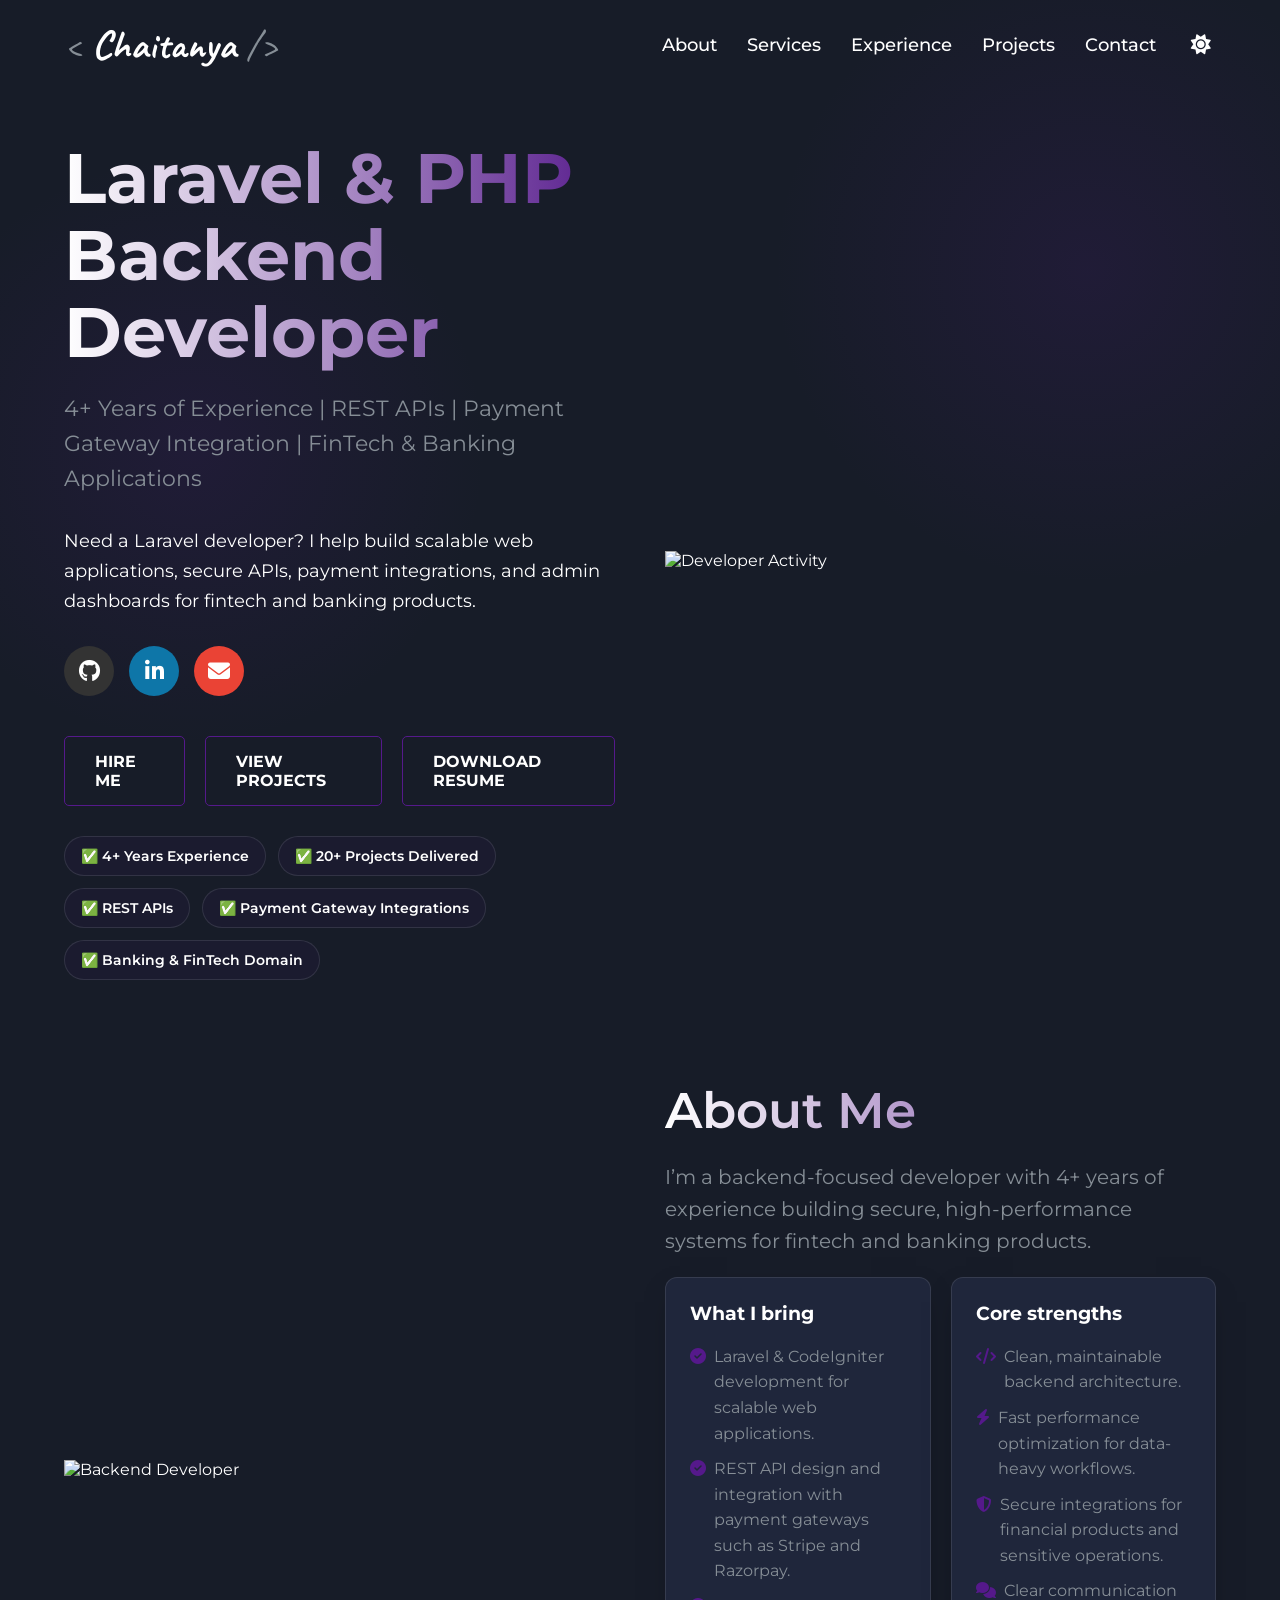
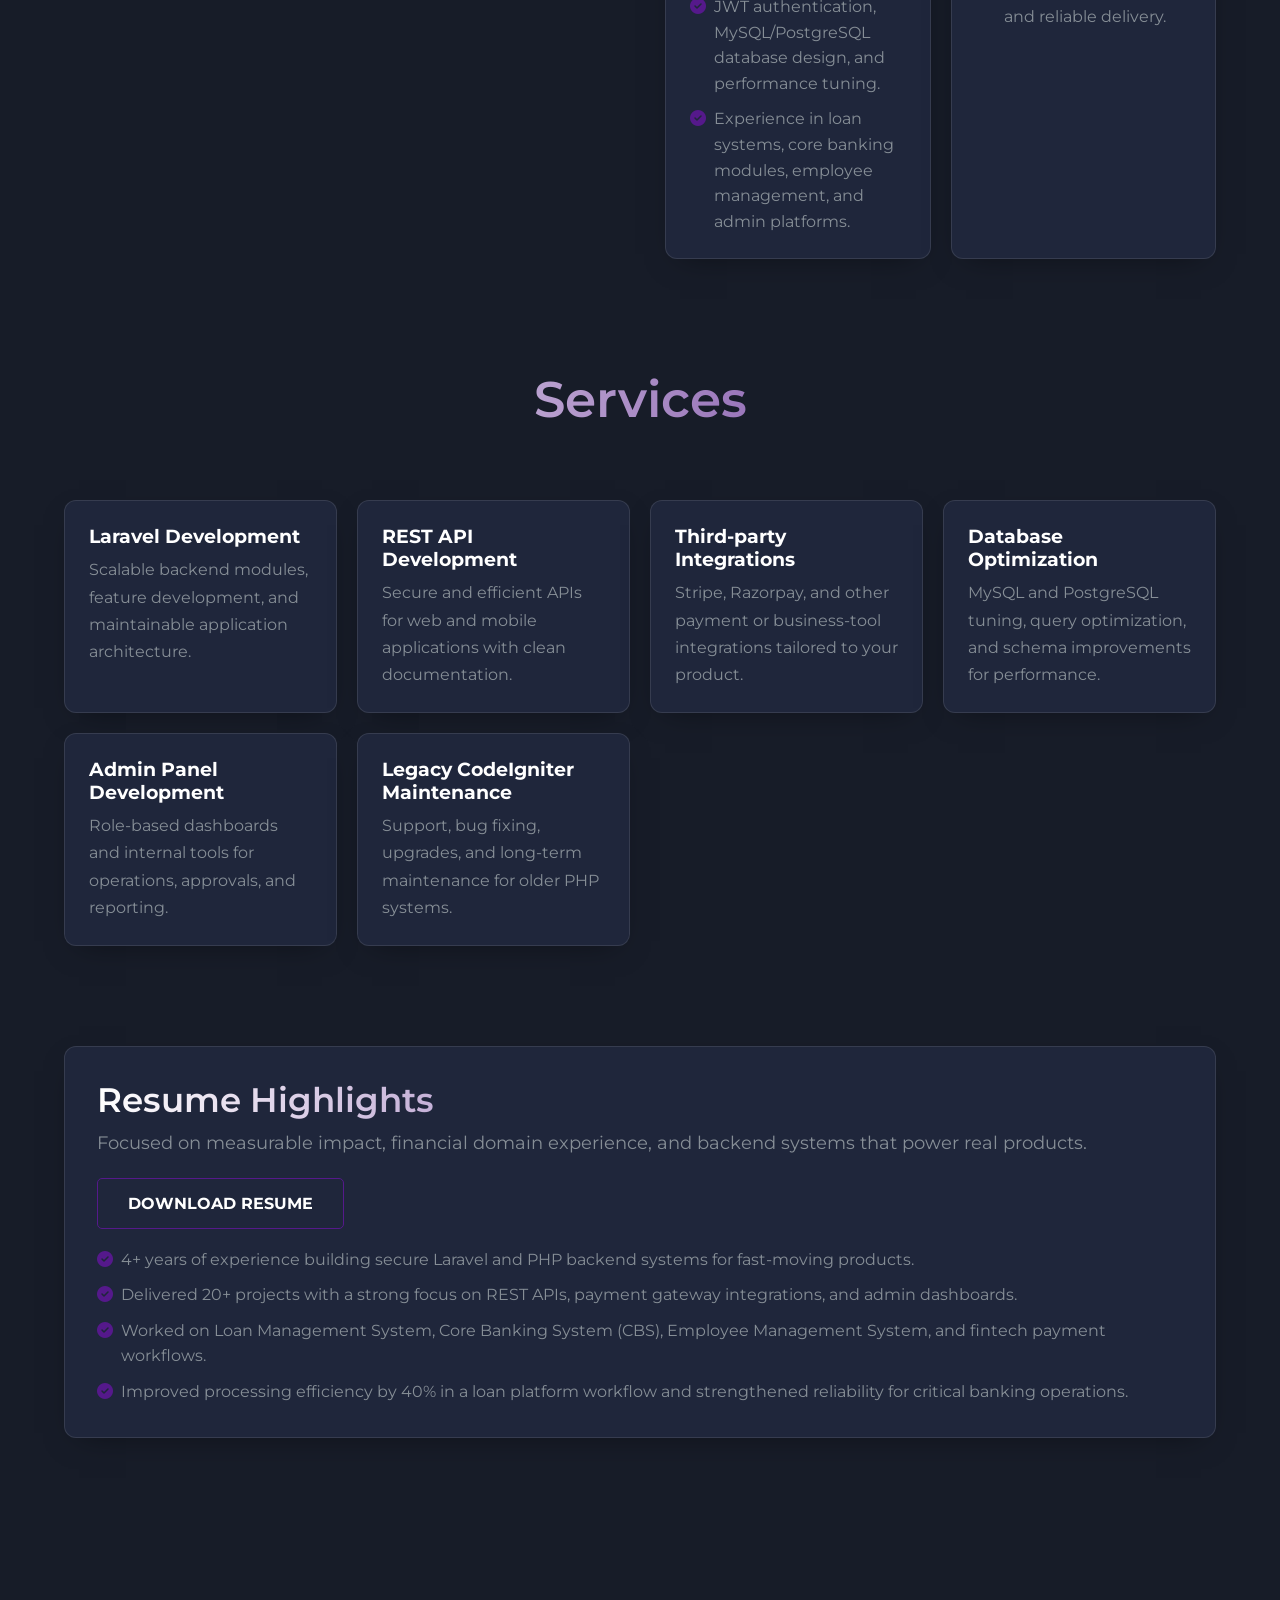
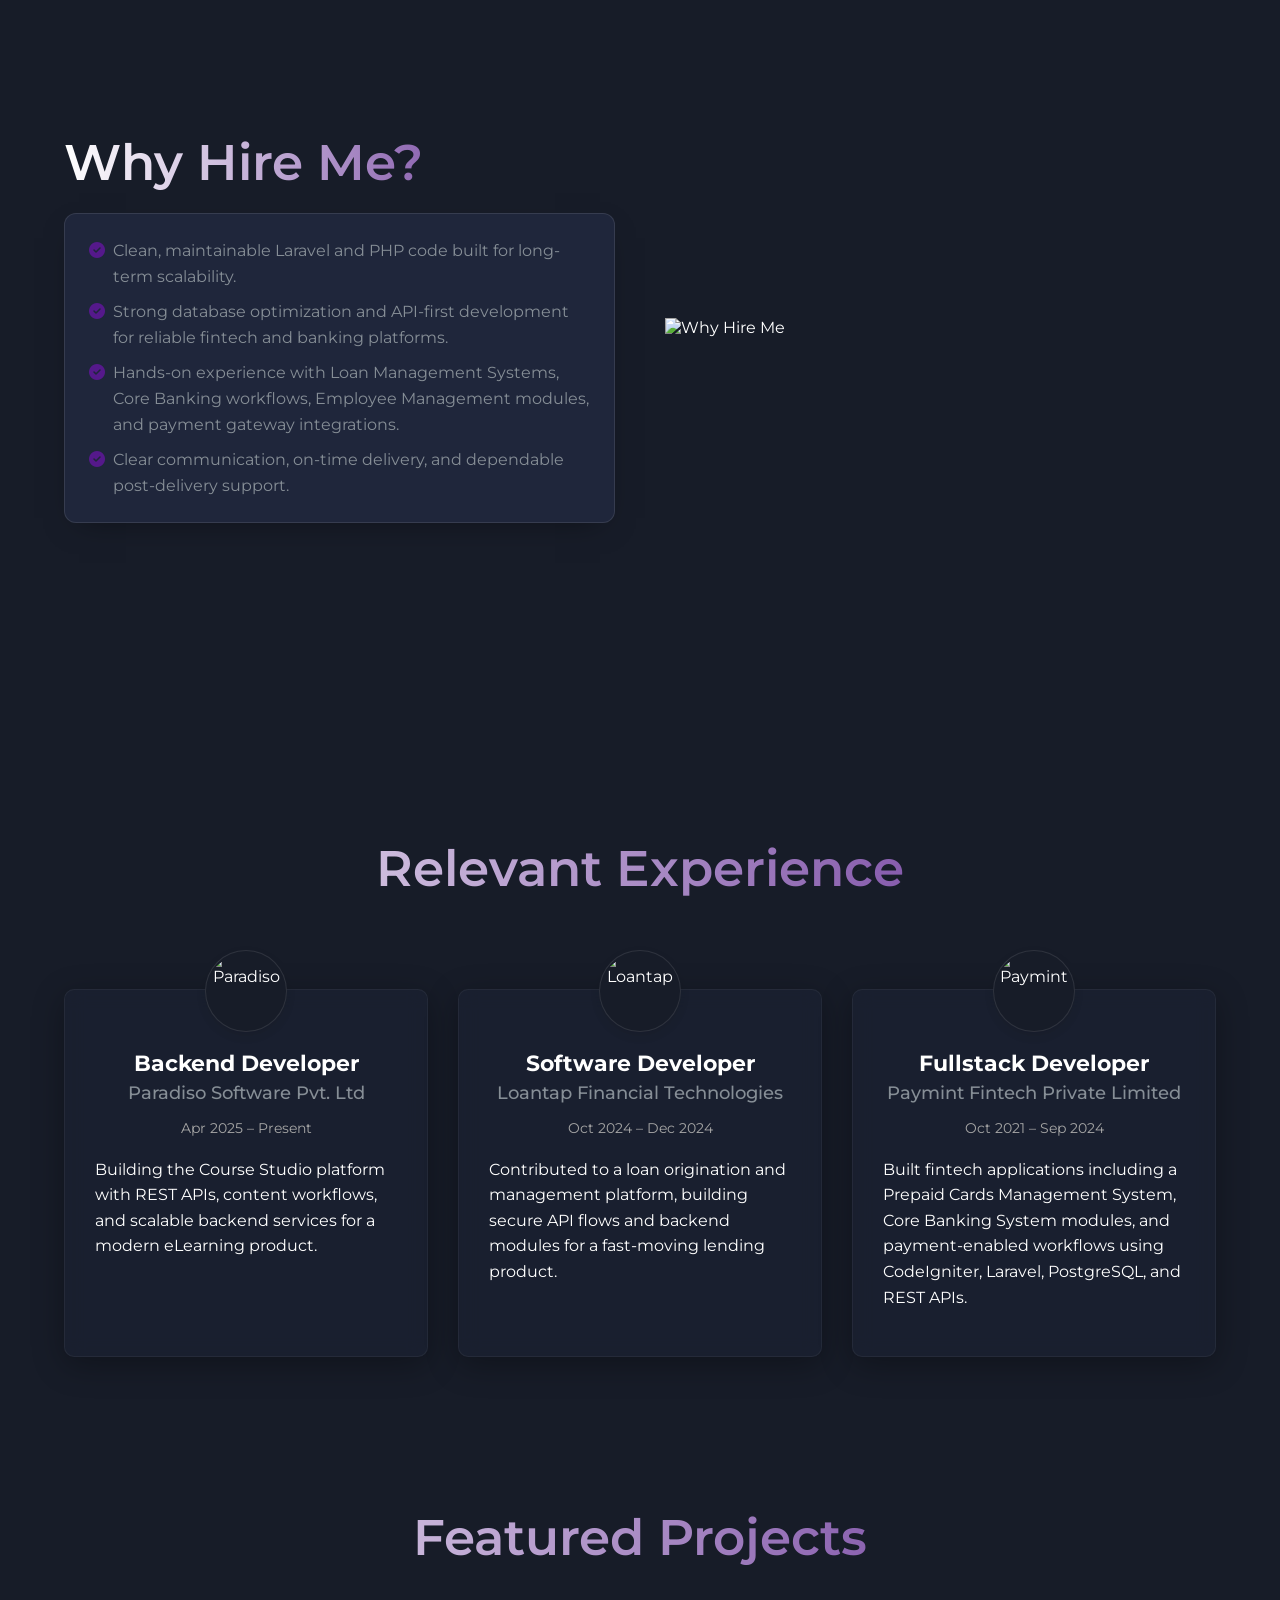
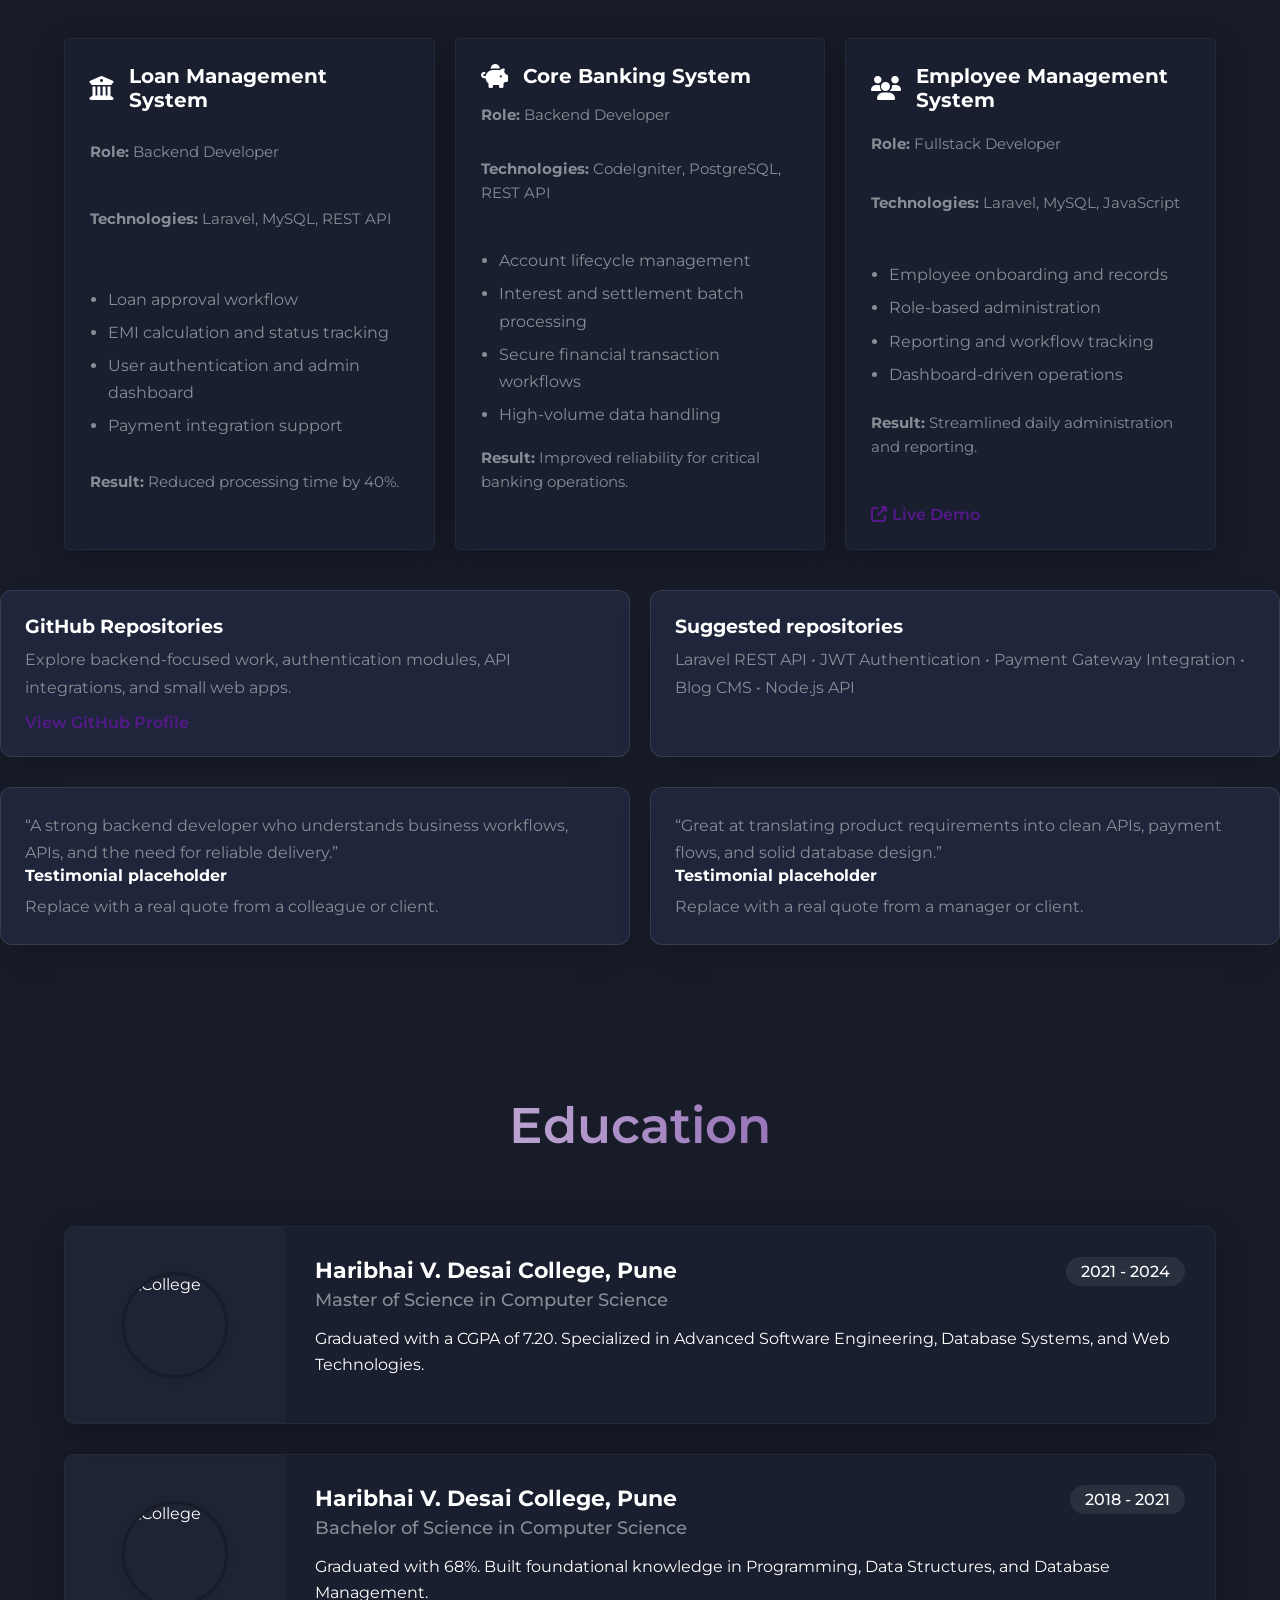
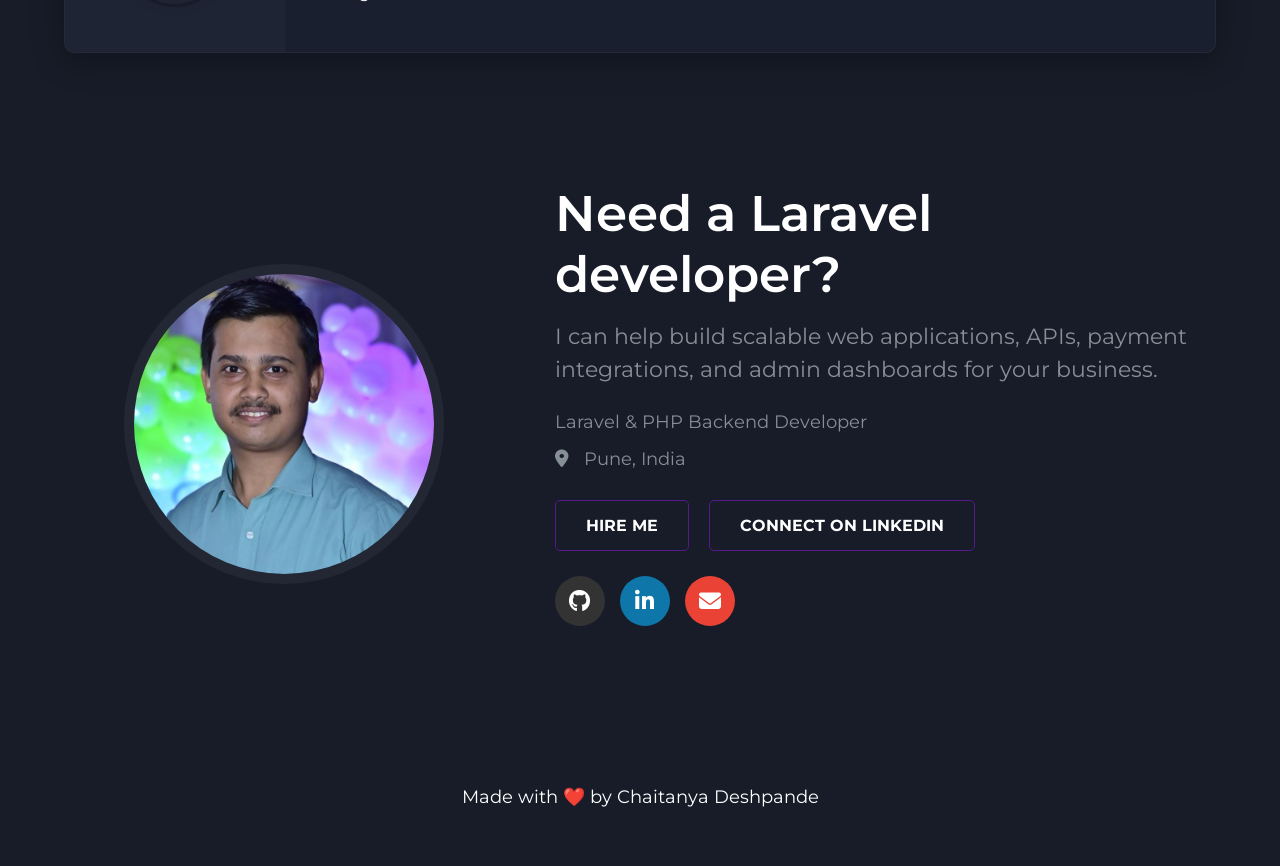
==== index.html @ 5124ee02 "feat: add live demo links to project cards for enhanced visibility" ====
<!DOCTYPE html>
<html lang="en" data-theme="dark">

<head>
  <meta charset="UTF-8">
  <meta name="viewport" content="width=device-width, initial-scale=1.0">
  <title>Chaitanya Deshpande | Fullstack Developer</title>

  <!-- Fonts -->
  <link
    href="https://fonts.googleapis.com/css2?family=Montserrat:wght@300;400;500;600;700;800&family=Caveat:wght@700&display=swap"
    rel="stylesheet">

  <!-- Icons -->
  <link rel="stylesheet" href="https://cdnjs.cloudflare.com/ajax/libs/font-awesome/6.4.0/css/all.min.css">
  <link rel="stylesheet" href="https://cdn.jsdelivr.net/gh/devicons/devicon@v2.15.1/devicon.min.css">

  <!-- Static Images -->

  <style>
    :root {
      --bg-color: #FFFFFF;
      --text-color: #000000;
      --text-secondary: #868E96;
      --text-tertiary: #A6A6A6;
      --accent-color: #55198B;
      --card-bg: #FFFFFF;
      --header-bg: #FFFFFF;
      --shadow: 0 10px 30px -15px rgba(0, 0, 0, 0.2);
      --border-color: rgba(0, 0, 0, 0.1);
      --btn-text: #55198B;
      --btn-bg: transparent;
      --btn-hover-bg: #55198B;
      --btn-hover-text: #FFFFFF;
    }

    [data-theme="dark"] {
      --bg-color: #171C28;
      --text-color: #FFFFFF;
      --text-secondary: #868E96;
      --text-tertiary: #A6A6A6;
      --accent-color: #55198B;
      --card-bg: #1F263B;
      --header-bg: #171C28;
      --shadow: 0 10px 30px -15px rgba(0, 0, 0, 0.5);
      --border-color: rgba(255, 255, 255, 0.1);
      --btn-text: #FFFFFF;
      --btn-bg: transparent;
      --btn-hover-bg: #FFFFFF;
      --btn-hover-text: #171C28;
    }

    html {
      scroll-behavior: smooth;
    }

    body {
      font-family: 'Montserrat', sans-serif;
      background-color: var(--bg-color);
      color: var(--text-color);
      margin: 0;
      padding: 0;
      transition: background-color 0.3s ease, color 0.3s ease;
      overflow-x: hidden;
    }

    h1,
    h2,
    h3,
    h4,
    h5,
    h6 {
      margin-top: 0;
    }

    p {
      margin-top: 0;
    }

    .subTitle {
      color: var(--text-secondary);
      font-size: 30px;
      line-height: 40px;
    }

    /* --- HEADER --- */
    .header {
      max-width: 1200px;
      margin: 0 auto;
      padding: 20px 5%;
      display: flex;
      justify-content: space-between;
      align-items: center;
      position: relative;
    }

    .logo {
      font-family: 'Caveat', cursive;
      font-size: 40px;
      text-decoration: none;
      color: var(--text-color);
    }

    .logo .grey-color {
      color: var(--text-secondary);
    }

    .logo-name {
      font-weight: 700;
    }

    .logo:hover .logo-name {
      color: var(--accent-color);
    }

    .menu {
      list-style: none;
      display: flex;
      align-items: center;
      gap: 30px;
      margin: 0;
      padding: 0;
    }

    .menu li a {
      text-decoration: none;
      color: var(--text-color);
      font-size: 18px;
      font-weight: 500;
      transition: 0.3s;
    }

    .menu li a:hover {
      background-color: rgba(134, 142, 150, 0.2);
      border-radius: 10px;
      padding: 10px 20px;
      margin: -10px -20px;
    }

    .theme-toggle {
      background: none;
      border: none;
      cursor: pointer;
      color: var(--text-color);
      font-size: 20px;
      padding: 5px;
    }

    /* Mobile Menu Toggle */
    .menu-btn {
      display: none;
    }

    .menu-icon {
      display: none;
    }

    /* --- BUTTONS --- */
    .main-button {
      display: inline-block;
      padding: 15px 30px;
      font-size: 16px;
      font-weight: 700;
      text-transform: uppercase;
      border: 1px solid var(--accent-color);
      color: var(--btn-text);
      background-color: var(--btn-bg);
      border-radius: 5px;
      text-decoration: none;
      transition: all 0.3s ease-in-out;
      cursor: pointer;
    }

    .main-button:hover {
      background-color: var(--btn-hover-bg);
      color: var(--btn-hover-text);
      box-shadow: 0 5px 15px rgba(85, 25, 139, 0.4);
    }

    /* --- LOTTIE --- */
    .lottie-container {
      width: 100%;
      max-width: 600px;
      display: flex;
      justify-content: center;
      align-items: center;
    }

    /* --- GREETING --- */
    .greeting-main {
      display: flex;
      align-items: center;
      padding: 50px 5%;
      max-width: 1200px;
      margin: 0 auto;
      gap: 50px;
      min-height: 80vh;
    }

    .greeting-text-div {
      flex: 1;
    }

    .greeting-image-div {
      flex: 1;
      display: flex;
      justify-content: center;
    }

    .greeting-text {
      font-size: 70px;
      font-weight: 700;
      line-height: 1.1;
      margin-bottom: 20px;
    }

    .greeting-text-p {
      font-size: 22px;
      line-height: 35px;
      margin-bottom: 30px;
    }

    .wave-emoji {
      display: inline-block;
      animation: wave 2.5s infinite;
      transform-origin: 70% 70%;
    }

    @keyframes wave {
      0% {
        transform: rotate(0.0deg)
      }

      10% {
        transform: rotate(14.0deg)
      }

      20% {
        transform: rotate(-8.0deg)
      }

      30% {
        transform: rotate(14.0deg)
      }

      40% {
        transform: rotate(-4.0deg)
      }

      50% {
        transform: rotate(10.0deg)
      }

      60% {
        transform: rotate(0.0deg)
      }

      100% {
        transform: rotate(0.0deg)
      }
    }

    .social-media-div {
      display: flex;
      gap: 15px;
      margin-bottom: 40px;
    }

    .icon-button {
      width: 50px;
      height: 50px;
      border-radius: 50%;
      display: flex;
      align-items: center;
      justify-content: center;
      text-decoration: none;
      font-size: 22px;
      color: #fff;
      transition: 0.3s;
    }

    .github {
      background-color: #333;
    }

    .linkedin {
      background-color: #0e76a8;
    }

    .google {
      background-color: #ea4335;
    }

    .icon-button:hover {
      transform: translateY(-5px);
      box-shadow: 0 10px 15px -3px rgba(0, 0, 0, 0.2);
    }

    .button-greeting-div {
      display: flex;
      gap: 20px;
    }

    /* --- SKILLS --- */
    .skills-main-div {
      display: flex;
      align-items: center;
      padding: 50px 5%;
      max-width: 1200px;
      margin: 0 auto;
      gap: 50px;
      min-height: 80vh;
    }

    .skills-image-div {
      flex: 1;
    }

    .skills-text-div {
      flex: 1;
    }

    .skills-heading-text {
      font-size: 50px;
      font-weight: 600;
      margin-bottom: 20px;
    }

    .software-skills-main-div ul {
      display: flex;
      flex-wrap: wrap;
      gap: 30px;
      list-style: none;
      padding: 0;
      margin-bottom: 30px;
    }

    .software-skill-inline {
      display: flex;
      flex-direction: column;
      align-items: center;
    }

    .software-skill-inline i {
      font-size: 50px;
      color: var(--text-secondary);
      transition: 0.3s;
    }

    .software-skill-inline i:hover {
      color: var(--accent-color);
      transform: scale(1.1);
    }

    .software-skill-inline p {
      font-size: 14px;
      color: var(--text-secondary);
      margin-top: 10px;
      font-weight: 500;
    }

    .skills-text-subtitle {
      font-size: 20px;
      line-height: 1.6;
      margin-bottom: 10px;
    }

    /* --- PROFICIENCY --- */
    .proficiency-main {
      display: flex;
      align-items: center;
      padding: 50px 5%;
      max-width: 1200px;
      margin: 0 auto;
      gap: 50px;
      min-height: 80vh;
    }

    .skill-bars {
      margin-top: 40px;
      width: 100%;
    }

    .skill-bar {
      margin-bottom: 25px;
    }

    .skill-name {
      font-size: 18px;
      font-weight: 500;
      margin-bottom: 10px;
    }

    .skill-progress-bg {
      background-color: rgba(134, 142, 150, 0.2);
      height: 20px;
      border-radius: 10px;
      overflow: hidden;
    }

    .skill-progress {
      background-color: var(--accent-color);
      height: 100%;
      border-radius: 10px;
    }

    /* --- EXPERIENCE --- */
    .skills-heading {
      font-size: 50px;
      font-weight: 600;
      text-align: center;
      margin-bottom: 70px;
    }

    .experience-cards-div {
      max-width: 1200px;
      margin: 0 auto;
      padding: 0 5%;
      display: grid;
      grid-template-columns: repeat(auto-fit, minmax(320px, 1fr));
      gap: 50px 30px;
    }

    .experience-card {
      position: relative;
      background-color: var(--card-bg);
      border: 1px solid var(--border-color);
      border-radius: 10px;
      padding: 60px 30px 30px;
      transition: 0.3s;
      text-align: center;
      margin-top: 20px;
    }

    .experience-card:hover {
      box-shadow: var(--shadow);
    }

    .experience-card-logo {
      position: absolute;
      top: -40px;
      left: 50%;
      transform: translateX(-50%);
      width: 80px;
      height: 80px;
      border-radius: 50%;
      background-color: var(--bg-color);
      border: 1px solid var(--border-color);
      display: flex;
      align-items: center;
      justify-content: center;
      overflow: hidden;
      box-shadow: 0 4px 10px rgba(0, 0, 0, 0.1);
    }

    .experience-card-logo img {
      width: 100%;
      height: 100%;
      object-fit: cover;
    }

    .experience-card-title {
      font-size: 22px;
      font-weight: 700;
      margin-bottom: 5px;
    }

    .experience-card-company {
      font-size: 18px;
      color: var(--text-secondary);
      margin-bottom: 15px;
      font-weight: 500;
    }

    .experience-card-duration {
      font-size: 14px;
      color: var(--text-tertiary);
      margin-bottom: 20px;
    }

    .experience-card-description {
      font-size: 16px;
      line-height: 1.6;
      color: var(--text-color);
      text-align: left;
    }

    /* --- PROJECTS --- */
    .projects-cards-div {
      max-width: 1200px;
      margin: 0 auto;
      padding: 0 5%;
      display: grid;
      grid-template-columns: repeat(auto-fit, minmax(300px, 1fr));
      gap: 20px;
    }

    .project-card {
      background-color: var(--card-bg);
      border: 1px solid var(--border-color);
      border-radius: 5px;
      padding: 25px;
      transition: 0.3s;
      display: flex;
      flex-direction: column;
      justify-content: space-between;
    }

    .project-card:hover {
      box-shadow: var(--shadow);
    }

    .project-card-top {
      display: flex;
      align-items: center;
      gap: 15px;
      margin-bottom: 15px;
    }

    .project-icon {
      font-size: 24px;
      color: var(--text-color);
    }

    .project-name {
      font-size: 20px;
      font-weight: 700;
      margin: 0;
    }

    .project-description {
      font-size: 15px;
      color: var(--text-secondary);
      line-height: 1.6;
      margin-bottom: 30px;
    }

    .project-card-bottom {
      display: flex;
      justify-content: space-between;
      align-items: center;
    }

    .project-stat-container {
      display: flex;
      gap: 15px;
    }

    .project-stat {
      display: flex;
      align-items: center;
      gap: 8px;
      font-size: 14px;
      color: var(--text-secondary);
    }

    .project-stat p {
      margin: 0;
    }

    .language-color {
      width: 12px;
      height: 12px;
      border-radius: 50%;
    }

    .github-repo-btn {
      text-align: center;
      margin-top: 40px;
    }

    /* --- EDUCATION --- */
    .education-cards-div {
      max-width: 1200px;
      margin: 0 auto;
      padding: 0 5%;
      display: flex;
      flex-direction: column;
      gap: 30px;
    }

    .education-card {
      display: flex;
      background-color: var(--card-bg);
      border: 1px solid var(--border-color);
      border-radius: 10px;
      overflow: hidden;
      box-shadow: 0 5px 15px rgba(0, 0, 0, 0.05);
      transition: 0.3s;
    }

    .education-card:hover {
      box-shadow: var(--shadow);
    }

    .education-card-left {
      width: 180px;
      background-color: rgba(134, 142, 150, 0.05);
      display: flex;
      align-items: center;
      justify-content: center;
      padding: 20px;
    }

    .education-card-left img {
      width: 100px;
      height: 100px;
      border-radius: 50%;
      border: 3px solid var(--bg-color);
      box-shadow: 0 2px 10px rgba(0, 0, 0, 0.1);
    }

    .education-card-right {
      padding: 30px;
      flex: 1;
    }

    .education-card-header {
      display: flex;
      justify-content: space-between;
      align-items: flex-start;
      margin-bottom: 15px;
    }

    .education-card-college {
      font-size: 22px;
      font-weight: 700;
      margin: 0 0 5px 0;
      color: var(--text-color);
    }

    .education-card-degree {
      font-size: 18px;
      font-weight: 500;
      margin: 0;
      color: var(--text-secondary);
    }

    .education-card-duration {
      font-size: 16px;
      color: var(--text-color);
      background-color: rgba(134, 142, 150, 0.15);
      padding: 5px 15px;
      border-radius: 20px;
      font-weight: 500;
    }

    .education-card-desc {
      font-size: 16px;
      color: var(--text-color);
      line-height: 1.6;
    }

    /* --- CONTACT --- */
    .contact-main {
      display: flex;
      align-items: center;
      padding: 80px 5%;
      max-width: 1200px;
      margin: 0 auto;
      gap: 50px;
    }

    .contact-image-div {
      flex: 1;
      display: flex;
      justify-content: center;
    }

    .contact-image-div img {
      width: 300px;
      height: 300px;
      border-radius: 50%;
      object-fit: cover;
      border: 10px solid rgba(134, 142, 150, 0.1);
    }

    .contact-text-div {
      flex: 1.5;
    }

    .contact-heading {
      font-size: 50px;
      font-weight: 600;
      margin-bottom: 15px;
    }

    .contact-subtitle {
      font-size: 22px;
      line-height: 1.5;
      margin-bottom: 25px;
    }

    .contact-detail {
      font-size: 18px;
      color: var(--text-secondary);
      margin-bottom: 15px;
    }

    /* --- FOOTER --- */
    .footer {
      text-align: center;
      padding: 40px 20px;
      font-size: 18px;
    }

    .heart {
      color: red;
    }

    /* --- RESPONSIVE --- */
    @media (max-width: 768px) {

      .greeting-main,
      .skills-main-div,
      .proficiency-main,
      .contact-main {
        flex-direction: column;
        text-align: center;
      }

      .greeting-text {
        font-size: 45px;
      }

      .greeting-text-p {
        font-size: 18px;
      }

      .button-greeting-div,
      .social-media-div,
      .software-skills-main-div ul {
        justify-content: center;
      }

      .education-card {
        flex-direction: column;
      }

      .education-card-left {
        width: 100%;
        padding: 30px 0;
      }

      .education-card-header {
        flex-direction: column;
        gap: 15px;
      }

      .education-card-college-div,
      .education-card-duration-div {
        text-align: center;
        width: 100%;
      }

      .education-card-right {
        text-align: center;
      }

      .contact-text-div .social-media-div {
        justify-content: center !important;
      }

      /* Mobile Nav */
      .menu {
        display: none;
        flex-direction: column;
        width: 100%;
        position: absolute;
        top: 80px;
        left: 0;
        background-color: var(--header-bg);
        padding: 20px 0;
        box-shadow: 0 10px 15px rgba(0, 0, 0, 0.1);
        z-index: 100;
      }

      .menu-icon {
        display: block;
        cursor: pointer;
        padding: 10px;
      }

      .navicon {
        background: var(--text-color);
        display: block;
        height: 2px;
        position: relative;
        width: 24px;
      }

      .navicon:before,
      .navicon:after {
        background: var(--text-color);
        content: '';
        display: block;
        height: 100%;
        position: absolute;
        transition: all .2s ease-out;
        width: 100%;
      }

      .navicon:before {
        top: 7px;
      }

      .navicon:after {
        top: -7px;
      }

      .menu-btn:checked~.menu {
        display: flex;
      }

      .menu-btn:checked~.menu-icon .navicon {
        background: transparent;
      }

      .menu-btn:checked~.menu-icon .navicon:before {
        transform: rotate(-45deg);
        top: 0;
      }

      .menu-btn:checked~.menu-icon .navicon:after {
        transform: rotate(45deg);
        top: 0;
      }
    }

    /* --- PREMIUM UI UPGRADES --- */

    /* Background gradients & patterns */
    body {
      background-image: radial-gradient(circle at 15% 50%, rgba(85, 25, 139, 0.08), transparent 25%),
        radial-gradient(circle at 85% 30%, rgba(85, 25, 139, 0.08), transparent 25%);
      background-attachment: fixed;
    }

    [data-theme="dark"] body {
      background-image: radial-gradient(circle at 15% 50%, rgba(85, 25, 139, 0.15), transparent 25%),
        radial-gradient(circle at 85% 30%, rgba(85, 25, 139, 0.15), transparent 25%);
    }

    /* Gradient Text for Main Headings */
    .greeting-text,
    .skills-heading-text,
    .skills-heading {
      background: linear-gradient(90deg, var(--text-color) 0%, var(--accent-color) 100%);
      -webkit-background-clip: text;
      -webkit-text-fill-color: transparent;
    }

    /* Glassmorphism Cards */
    .experience-card,
    .project-card,
    .education-card {
      background: rgba(255, 255, 255, 0.03) !important;
      backdrop-filter: blur(10px) !important;
      -webkit-backdrop-filter: blur(10px) !important;
      border: 1px solid rgba(0, 0, 0, 0.05) !important;
      box-shadow: 0 8px 32px 0 rgba(0, 0, 0, 0.05) !important;
      transition: all 0.4s cubic-bezier(0.175, 0.885, 0.32, 1.275) !important;
    }

    [data-theme="dark"] .experience-card,
    [data-theme="dark"] .project-card,
    [data-theme="dark"] .education-card {
      background: rgba(31, 38, 59, 0.4) !important;
      border: 1px solid rgba(255, 255, 255, 0.05) !important;
      box-shadow: 0 8px 32px 0 rgba(0, 0, 0, 0.3) !important;
    }

    /* Hover Effects for Cards */
    .experience-card:hover,
    .project-card:hover,
    .education-card:hover {
      transform: translateY(-10px) scale(1.02) !important;
      box-shadow: 0 15px 40px 0 rgba(85, 25, 139, 0.15) !important;
      border-color: rgba(85, 25, 139, 0.3) !important;
    }

    [data-theme="dark"] .experience-card:hover,
    [data-theme="dark"] .project-card:hover,
    [data-theme="dark"] .education-card:hover {
      box-shadow: 0 15px 40px 0 rgba(85, 25, 139, 0.4) !important;
      border-color: rgba(85, 25, 139, 0.5) !important;
    }

    /* Floating Animation for Images */
    .greeting-image-div img,
    .skills-image-div img,
    .proficiency-image-div img,
    .contact-image-div img {
      animation: float 6s ease-in-out infinite;
    }

    @keyframes float {
      0% {
        transform: translateY(0px);
      }

      50% {
        transform: translateY(-20px);
      }

      100% {
        transform: translateY(0px);
      }
    }

    /* Tech Icons Glow on Hover */
    .software-skill-inline i {
      transition: all 0.3s ease;
    }

    .software-skill-inline i:hover {
      color: var(--accent-color) !important;
      transform: scale(1.2) translateY(-5px);
      text-shadow: 0 10px 20px rgba(85, 25, 139, 0.5);
    }

    /* Button Glow Effect */
    .main-button {
      position: relative;
      overflow: hidden;
      z-index: 1;
    }

    .main-button::before {
      content: '';
      position: absolute;
      top: 0;
      left: -100%;
      width: 100%;
      height: 100%;
      background: linear-gradient(90deg, transparent, rgba(255, 255, 255, 0.2), transparent);
      transition: all 0.5s ease;
      z-index: -1;
    }

    .main-button:hover::before {
      left: 100%;
    }

    .trust-stats {
      display: flex;
      flex-wrap: wrap;
      gap: 12px;
      margin-top: 30px;
    }

    .trust-stat {
      background: rgba(85, 25, 139, 0.08);
      border: 1px solid var(--border-color);
      border-radius: 999px;
      padding: 10px 16px;
      font-size: 14px;
      font-weight: 600;
      color: var(--text-color);
    }

    .about-grid {
      display: grid;
      grid-template-columns: repeat(auto-fit, minmax(260px, 1fr));
      gap: 20px;
      margin-top: 20px;
    }

    .about-card,
    .service-card,
    .repo-card,
    .testimonial-card {
      background-color: var(--card-bg);
      border: 1px solid var(--border-color);
      border-radius: 12px;
      padding: 24px;
      box-shadow: var(--shadow);
    }

    .about-list {
      list-style: none;
      padding: 0;
      margin: 0;
      display: grid;
      gap: 10px;
    }

    .about-list li {
      display: flex;
      align-items: flex-start;
      gap: 8px;
      color: var(--text-secondary);
      line-height: 1.6;
    }

    .about-list i {
      color: var(--accent-color);
      margin-top: 4px;
    }

    .service-grid,
    .repo-grid,
    .testimonial-grid {
      display: grid;
      grid-template-columns: repeat(auto-fit, minmax(240px, 1fr));
      gap: 20px;
      margin-top: 30px;
    }

    .service-card h3,
    .repo-card h3,
    .testimonial-card h4 {
      margin-bottom: 8px;
    }

    .service-card p,
    .repo-card p,
    .testimonial-card p {
      color: var(--text-secondary);
      line-height: 1.7;
      margin-bottom: 0;
    }

    .repo-card a {
      color: var(--accent-color);
      text-decoration: none;
      font-weight: 600;
      display: inline-block;
      margin-top: 12px;
    }

    .project-highlight-list {
      padding-left: 18px;
      margin: 12px 0 0;
      color: var(--text-secondary);
      line-height: 1.7;
    }

    .project-highlight-list li {
      margin-bottom: 6px;
    }
  </style>
</head>

<body>

  <!-- HEADER -->
  <header class="header">
    <a href="/" class="logo">
      <span class="grey-color">&lt;</span>
      <span class="logo-name">Chaitanya</span>
      <span class="grey-color">/&gt;</span>
    </a>
    <input class="menu-btn" type="checkbox" id="menu-btn" />
    <label class="menu-icon" for="menu-btn"><span class="navicon"></span></label>
    <ul class="menu">
      <li><a href="#skills" onclick="closeMenu()">About</a></li>
      <li><a href="#services" onclick="closeMenu()">Services</a></li>
      <li><a href="#experience" onclick="closeMenu()">Experience</a></li>
      <li><a href="#projects" onclick="closeMenu()">Projects</a></li>
      <li><a href="#contact" onclick="closeMenu()">Contact</a></li>
      <li>
        <button class="theme-toggle" id="theme-toggle">
          <i class="fas fa-sun"></i>
        </button>
      </li>
    </ul>
  </header>

  <!-- GREETING -->
  <section class="greeting-main" id="greeting">
    <div class="greeting-text-div">
      <h1 class="greeting-text">Laravel & PHP Backend Developer</h1>
      <p class="greeting-text-p subTitle">4+ Years of Experience | REST APIs | Payment Gateway Integration | FinTech & Banking Applications</p>
      <p class="greeting-text-p" style="font-size: 18px; line-height: 30px;">Need a Laravel developer? I help build scalable web applications, secure APIs, payment integrations, and admin dashboards for fintech and banking products.</p>
      <div class="social-media-div">
        <a href="https://github.com/chaitudesh" class="icon-button github" target="_blank"><i
            class="fab fa-github"></i></a>
        <a href="https://linkedin.com/in/chaitanya-deshpande-77bb50218/" class="icon-button linkedin" target="_blank"><i
            class="fab fa-linkedin-in"></i></a>
        <a href="mailto:chaitanyadesh2001@gmail.com" class="icon-button google" target="_blank"><i
            class="fas fa-envelope"></i></a>
      </div>
      <div class="button-greeting-div">
        <a class="main-button" href="mailto:chaitanyadesh2001@gmail.com?subject=Project%20Inquiry">Hire Me</a>
        <a class="main-button" href="#projects">View Projects</a>
        <a class="main-button" href="./resume.html" download="Chaitanya-Deshpande-Resume.html">Download Resume</a>
      </div>
      <div class="trust-stats">
        <div class="trust-stat">✅ 4+ Years Experience</div>
        <div class="trust-stat">✅ 20+ Projects Delivered</div>
        <div class="trust-stat">✅ REST APIs</div>
        <div class="trust-stat">✅ Payment Gateway Integrations</div>
        <div class="trust-stat">✅ Banking & FinTech Domain</div>
      </div>
    </div>
    <div class="greeting-image-div lottie-container">
      <img src="https://raw.githubusercontent.com/saadpasta/developerFolio/master/src/assets/images/manOnTable.svg"
        alt="Developer Activity" style="width: 100%; height: auto;">
    </div>
  </section>

  <!-- ABOUT -->
  <section class="skills-main-div" id="skills">
    <div class="skills-image-div lottie-container">
      <img
        src="https://raw.githubusercontent.com/saadpasta/developerFolio/master/src/assets/images/developerActivity.svg"
        alt="Backend Developer" style="width: 100%; height: auto;">
    </div>
    <div class="skills-text-div">
      <h1 class="skills-heading-text">About Me</h1>
      <p class="subTitle skills-text-subtitle">I’m a backend-focused developer with 4+ years of experience building secure, high-performance systems for fintech and banking products.</p>
      <div class="about-grid">
        <div class="about-card">
          <h3>What I bring</h3>
          <ul class="about-list">
            <li><i class="fas fa-check-circle"></i><span>Laravel & CodeIgniter development for scalable web applications.</span></li>
            <li><i class="fas fa-check-circle"></i><span>REST API design and integration with payment gateways such as Stripe and Razorpay.</span></li>
            <li><i class="fas fa-check-circle"></i><span>JWT authentication, MySQL/PostgreSQL database design, and performance tuning.</span></li>
            <li><i class="fas fa-check-circle"></i><span>Experience in loan systems, core banking modules, employee management, and admin platforms.</span></li>
          </ul>
        </div>
        <div class="about-card">
          <h3>Core strengths</h3>
          <ul class="about-list">
            <li><i class="fas fa-code"></i><span>Clean, maintainable backend architecture.</span></li>
            <li><i class="fas fa-bolt"></i><span>Fast performance optimization for data-heavy workflows.</span></li>
            <li><i class="fas fa-shield-alt"></i><span>Secure integrations for financial products and sensitive operations.</span></li>
            <li><i class="fas fa-comments"></i><span>Clear communication and reliable delivery.</span></li>
          </ul>
        </div>
      </div>
    </div>
  </section>

  <!-- SERVICES -->
  <section id="services" style="padding: 60px 5% 80px; max-width: 1200px; margin: 0 auto;">
    <h1 class="skills-heading">Services</h1>
    <div class="service-grid">
      <div class="service-card">
        <h3>Laravel Development</h3>
        <p>Scalable backend modules, feature development, and maintainable application architecture.</p>
      </div>
      <div class="service-card">
        <h3>REST API Development</h3>
        <p>Secure and efficient APIs for web and mobile applications with clean documentation.</p>
      </div>
      <div class="service-card">
        <h3>Third-party Integrations</h3>
        <p>Stripe, Razorpay, and other payment or business-tool integrations tailored to your product.</p>
      </div>
      <div class="service-card">
        <h3>Database Optimization</h3>
        <p>MySQL and PostgreSQL tuning, query optimization, and schema improvements for performance.</p>
      </div>
      <div class="service-card">
        <h3>Admin Panel Development</h3>
        <p>Role-based dashboards and internal tools for operations, approvals, and reporting.</p>
      </div>
      <div class="service-card">
        <h3>Legacy CodeIgniter Maintenance</h3>
        <p>Support, bug fixing, upgrades, and long-term maintenance for older PHP systems.</p>
      </div>
    </div>
  </section>

  <!-- RESUME SNAPSHOT -->
  <section id="resume" style="padding: 20px 5% 80px; max-width: 1200px; margin: 0 auto;">
    <div class="about-card" style="padding: 32px;">
      <div style="display: flex; justify-content: space-between; align-items: center; gap: 20px; flex-wrap: wrap; margin-bottom: 18px;">
        <div>
          <h2 class="skills-heading-text" style="font-size: 34px; margin-bottom: 8px;">Resume Highlights</h2>
          <p class="subTitle skills-text-subtitle" style="font-size: 18px; line-height: 1.6; margin-bottom: 0;">Focused on measurable impact, financial domain experience, and backend systems that power real products.</p>
        </div>
        <a class="main-button" href="./resume.html" download="Chaitanya-Deshpande-Resume.html">Download Resume</a>
      </div>
      <ul class="about-list">
        <li><i class="fas fa-check-circle"></i><span>4+ years of experience building secure Laravel and PHP backend systems for fast-moving products.</span></li>
        <li><i class="fas fa-check-circle"></i><span>Delivered 20+ projects with a strong focus on REST APIs, payment gateway integrations, and admin dashboards.</span></li>
        <li><i class="fas fa-check-circle"></i><span>Worked on Loan Management System, Core Banking System (CBS), Employee Management System, and fintech payment workflows.</span></li>
        <li><i class="fas fa-check-circle"></i><span>Improved processing efficiency by 40% in a loan platform workflow and strengthened reliability for critical banking operations.</span></li>
      </ul>
    </div>
  </section>

  <!-- WHY HIRE ME -->
  <section class="proficiency-main" id="why-hire-me">
    <div class="proficiency-text-div" style="flex:1;">
      <h1 class="skills-heading-text">Why Hire Me?</h1>
      <div class="about-card">
        <ul class="about-list">
          <li><i class="fas fa-check-circle"></i><span>Clean, maintainable Laravel and PHP code built for long-term scalability.</span></li>
          <li><i class="fas fa-check-circle"></i><span>Strong database optimization and API-first development for reliable fintech and banking platforms.</span></li>
          <li><i class="fas fa-check-circle"></i><span>Hands-on experience with Loan Management Systems, Core Banking workflows, Employee Management modules, and payment gateway integrations.</span></li>
          <li><i class="fas fa-check-circle"></i><span>Clear communication, on-time delivery, and dependable post-delivery support.</span></li>
        </ul>
      </div>
    </div>
    <div class="proficiency-image-div lottie-container" style="flex:1;">
      <img src="https://raw.githubusercontent.com/saadpasta/developerFolio/master/src/assets/images/skill.svg"
        alt="Why Hire Me" style="width: 100%; height: auto;">
    </div>
  </section>

  <!-- EXPERIENCE -->
  <section id="experience" style="padding: 100px 0 50px;">
    <h1 class="skills-heading">Relevant Experience</h1>
    <div class="experience-cards-div">
      <div class="experience-card">
        <div class="experience-card-logo">
          <img src="https://ui-avatars.com/api/?name=Paradiso+Software&background=0D8ABC&color=fff&bold=true"
            alt="Paradiso">
        </div>
        <div class="experience-card-body">
          <h3 class="experience-card-title">Backend Developer</h3>
          <h4 class="experience-card-company">Paradiso Software Pvt. Ltd</h4>
          <div class="experience-card-duration">Apr 2025 – Present</div>
          <p class="experience-card-description">
            Building the Course Studio platform with REST APIs, content workflows, and scalable backend services for a modern eLearning product.
          </p>
        </div>
      </div>

      <div class="experience-card">
        <div class="experience-card-logo">
          <img src="https://ui-avatars.com/api/?name=Loantap&background=FF6B6B&color=fff&bold=true" alt="Loantap">
        </div>
        <div class="experience-card-body">
          <h3 class="experience-card-title">Software Developer</h3>
          <h4 class="experience-card-company">Loantap Financial Technologies</h4>
          <div class="experience-card-duration">Oct 2024 – Dec 2024</div>
          <p class="experience-card-description">
            Contributed to a loan origination and management platform, building secure API flows and backend modules for a fast-moving lending product.
          </p>
        </div>
      </div>

      <div class="experience-card">
        <div class="experience-card-logo">
          <img src="https://ui-avatars.com/api/?name=Paymint&background=4ECDC4&color=fff&bold=true" alt="Paymint">
        </div>
        <div class="experience-card-body">
          <h3 class="experience-card-title">Fullstack Developer</h3>
          <h4 class="experience-card-company">Paymint Fintech Private Limited</h4>
          <div class="experience-card-duration">Oct 2021 – Sep 2024</div>
          <p class="experience-card-description">
            Built fintech applications including a Prepaid Cards Management System, Core Banking System modules, and payment-enabled workflows using CodeIgniter, Laravel, PostgreSQL, and REST APIs.
          </p>
        </div>
      </div>
    </div>
  </section>

  <!-- PROJECTS -->
  <section id="projects" style="padding: 100px 0 50px;">
    <h1 class="skills-heading">Featured Projects</h1>
    <div class="projects-cards-div">
      <div class="project-card">
        <div class="project-card-top">
          <i class="fas fa-university project-icon"></i>
          <h2 class="project-name">Loan Management System</h2>
        </div>
        <p class="project-description"><strong>Role:</strong> Backend Developer</p>
        <p class="project-description"><strong>Technologies:</strong> Laravel, MySQL, REST API</p>
        <ul class="project-highlight-list">
          <li>Loan approval workflow</li>
          <li>EMI calculation and status tracking</li>
          <li>User authentication and admin dashboard</li>
          <li>Payment integration support</li>
        </ul>
        <p class="project-description" style="margin-top: 12px;"><strong>Result:</strong> Reduced processing time by 40%.</p>
      </div>

      <div class="project-card">
        <div class="project-card-top">
          <i class="fas fa-piggy-bank project-icon"></i>
          <h2 class="project-name">Core Banking System</h2>
        </div>
        <p class="project-description"><strong>Role:</strong> Backend Developer</p>
        <p class="project-description"><strong>Technologies:</strong> CodeIgniter, PostgreSQL, REST API</p>
        <ul class="project-highlight-list">
          <li>Account lifecycle management</li>
          <li>Interest and settlement batch processing</li>
          <li>Secure financial transaction workflows</li>
          <li>High-volume data handling</li>
        </ul>
        <p class="project-description" style="margin-top: 12px;"><strong>Result:</strong> Improved reliability for critical banking operations.</p>
      
      </div>

      <div class="project-card">
        <div class="project-card-top">
          <i class="fas fa-users project-icon"></i>
          <h2 class="project-name">Employee Management System</h2>
        </div>
        <p class="project-description"><strong>Role:</strong> Fullstack Developer</p>
        <p class="project-description"><strong>Technologies:</strong> Laravel, MySQL, JavaScript</p>
        <ul class="project-highlight-list">
          <li>Employee onboarding and records</li>
          <li>Role-based administration</li>
          <li>Reporting and workflow tracking</li>
          <li>Dashboard-driven operations</li>
        </ul>
        <p class="project-description" style="margin-top: 12px;"><strong>Result:</strong> Streamlined daily administration and reporting.</p>
              <a href="https://emsfrontend-eight.vercel.app/login" target="_blank" style="color: var(--accent-color); text-decoration: none; font-weight: 600; display: inline-block; margin-top: 12px;"><i class="fas fa-external-link-alt" style="margin-right: 5px;"></i>Live Demo</a>

      </div>
    </div>

    <div class="repo-grid" style="margin-top: 40px;">
      <div class="repo-card">
        <h3>GitHub Repositories</h3>
        <p>Explore backend-focused work, authentication modules, API integrations, and small web apps.</p>
        <a href="https://github.com/chaitudesh" target="_blank">View GitHub Profile</a>
      </div>
      <div class="repo-card">
        <h3>Suggested repositories</h3>
        <p>Laravel REST API • JWT Authentication • Payment Gateway Integration • Blog CMS • Node.js API</p>
      </div>
    </div>

    <div class="testimonial-grid" style="margin-top: 30px;">
      <div class="testimonial-card">
        <p>“A strong backend developer who understands business workflows, APIs, and the need for reliable delivery.”</p>
        <h4>Testimonial placeholder</h4>
        <p>Replace with a real quote from a colleague or client.</p>
      </div>
      <div class="testimonial-card">
        <p>“Great at translating product requirements into clean APIs, payment flows, and solid database design.”</p>
        <h4>Testimonial placeholder</h4>
        <p>Replace with a real quote from a manager or client.</p>
      </div>
    </div>
  </section>

  <!-- EDUCATION -->
  <section id="education" style="padding: 100px 0 50px;">
    <h1 class="skills-heading">Education</h1>
    <div class="education-cards-div">
      <div class="education-card">
        <div class="education-card-left">
          <img src="https://ui-avatars.com/api/?name=HVD&background=55198B&color=fff&bold=true" alt="College">
        </div>
        <div class="education-card-right">
          <div class="education-card-header">
            <div class="education-card-college-div">
              <h3 class="education-card-college">Haribhai V. Desai College, Pune</h3>
              <h4 class="education-card-degree">Master of Science in Computer Science</h4>
            </div>
            <div class="education-card-duration-div">
              <div class="education-card-duration">2021 - 2024</div>
            </div>
          </div>
          <p class="education-card-desc">Graduated with a CGPA of 7.20. Specialized in Advanced Software Engineering,
            Database Systems, and Web Technologies.</p>
        </div>
      </div>

      <div class="education-card">
        <div class="education-card-left">
          <img src="https://ui-avatars.com/api/?name=HVD&background=55198B&color=fff&bold=true" alt="College">
        </div>
        <div class="education-card-right">
          <div class="education-card-header">
            <div class="education-card-college-div">
              <h3 class="education-card-college">Haribhai V. Desai College, Pune</h3>
              <h4 class="education-card-degree">Bachelor of Science in Computer Science</h4>
            </div>
            <div class="education-card-duration-div">
              <div class="education-card-duration">2018 - 2021</div>
            </div>
          </div>
          <p class="education-card-desc">Graduated with 68%. Built foundational knowledge in Programming, Data
            Structures, and Database Management.</p>
        </div>
      </div>
    </div>
  </section>

  <!-- CONTACT -->
  <section class="contact-main" id="contact">
    <div class="contact-image-div">
      <img src="./profile.jpg" alt="Chaitanya Deshpande" class="profile-image">
    </div>
    <div class="contact-text-div">
      <h1 class="contact-heading">Need a Laravel developer?</h1>
      <p class="contact-subtitle subTitle">I can help build scalable web applications, APIs, payment integrations, and admin dashboards for your business.</p>
      <p class="contact-detail">Laravel & PHP Backend Developer</p>
      <p class="contact-detail" style="margin-bottom: 30px;"><i class="fas fa-map-marker-alt"
          style="margin-right: 10px;"></i> Pune, India</p>
      <div class="button-greeting-div" style="justify-content: flex-start; flex-wrap: wrap;">
        <a class="main-button" href="mailto:chaitanyadesh2001@gmail.com?subject=Project%20Inquiry">Hire Me</a>
        <a class="main-button" href="https://linkedin.com/in/chaitanya-deshpande-77bb50218/" target="_blank">Connect on LinkedIn</a>
      </div>
      <div class="social-media-div" style="justify-content: flex-start; margin-top: 25px;">
        <a href="https://github.com/chaitudesh" class="icon-button github" target="_blank"><i
            class="fab fa-github"></i></a>
        <a href="https://linkedin.com/in/chaitanya-deshpande-77bb50218/" class="icon-button linkedin" target="_blank"><i
            class="fab fa-linkedin-in"></i></a>
        <a href="mailto:chaitanyadesh2001@gmail.com" class="icon-button google" target="_blank"><i
            class="fas fa-envelope"></i></a>
      </div>
    </div>
  </section>

  <!-- FOOTER -->
  <footer class="footer">
    <p>Made with <span class="heart">❤️</span> by Chaitanya Deshpande</p>
  </footer>


  <script>
    
    // Theme Toggle Logic
    const toggleButton = document.getElementById('theme-toggle');
    const root = document.documentElement;
    const icon = toggleButton.querySelector('i');

    let isDark = true;
    toggleButton.addEventListener('click', () => {
      isDark = !isDark;
      if (isDark) {
        root.setAttribute('data-theme', 'dark');
        icon.classList.remove('fa-moon');
        icon.classList.add('fa-sun');
      } else {
        root.removeAttribute('data-theme');
        icon.classList.remove('fa-sun');
        icon.classList.add('fa-moon');
      }
    });

    // Close mobile menu on link click
    function closeMenu() {
      document.getElementById('menu-btn').checked = false;
    }
  </script>
</body>

</html>
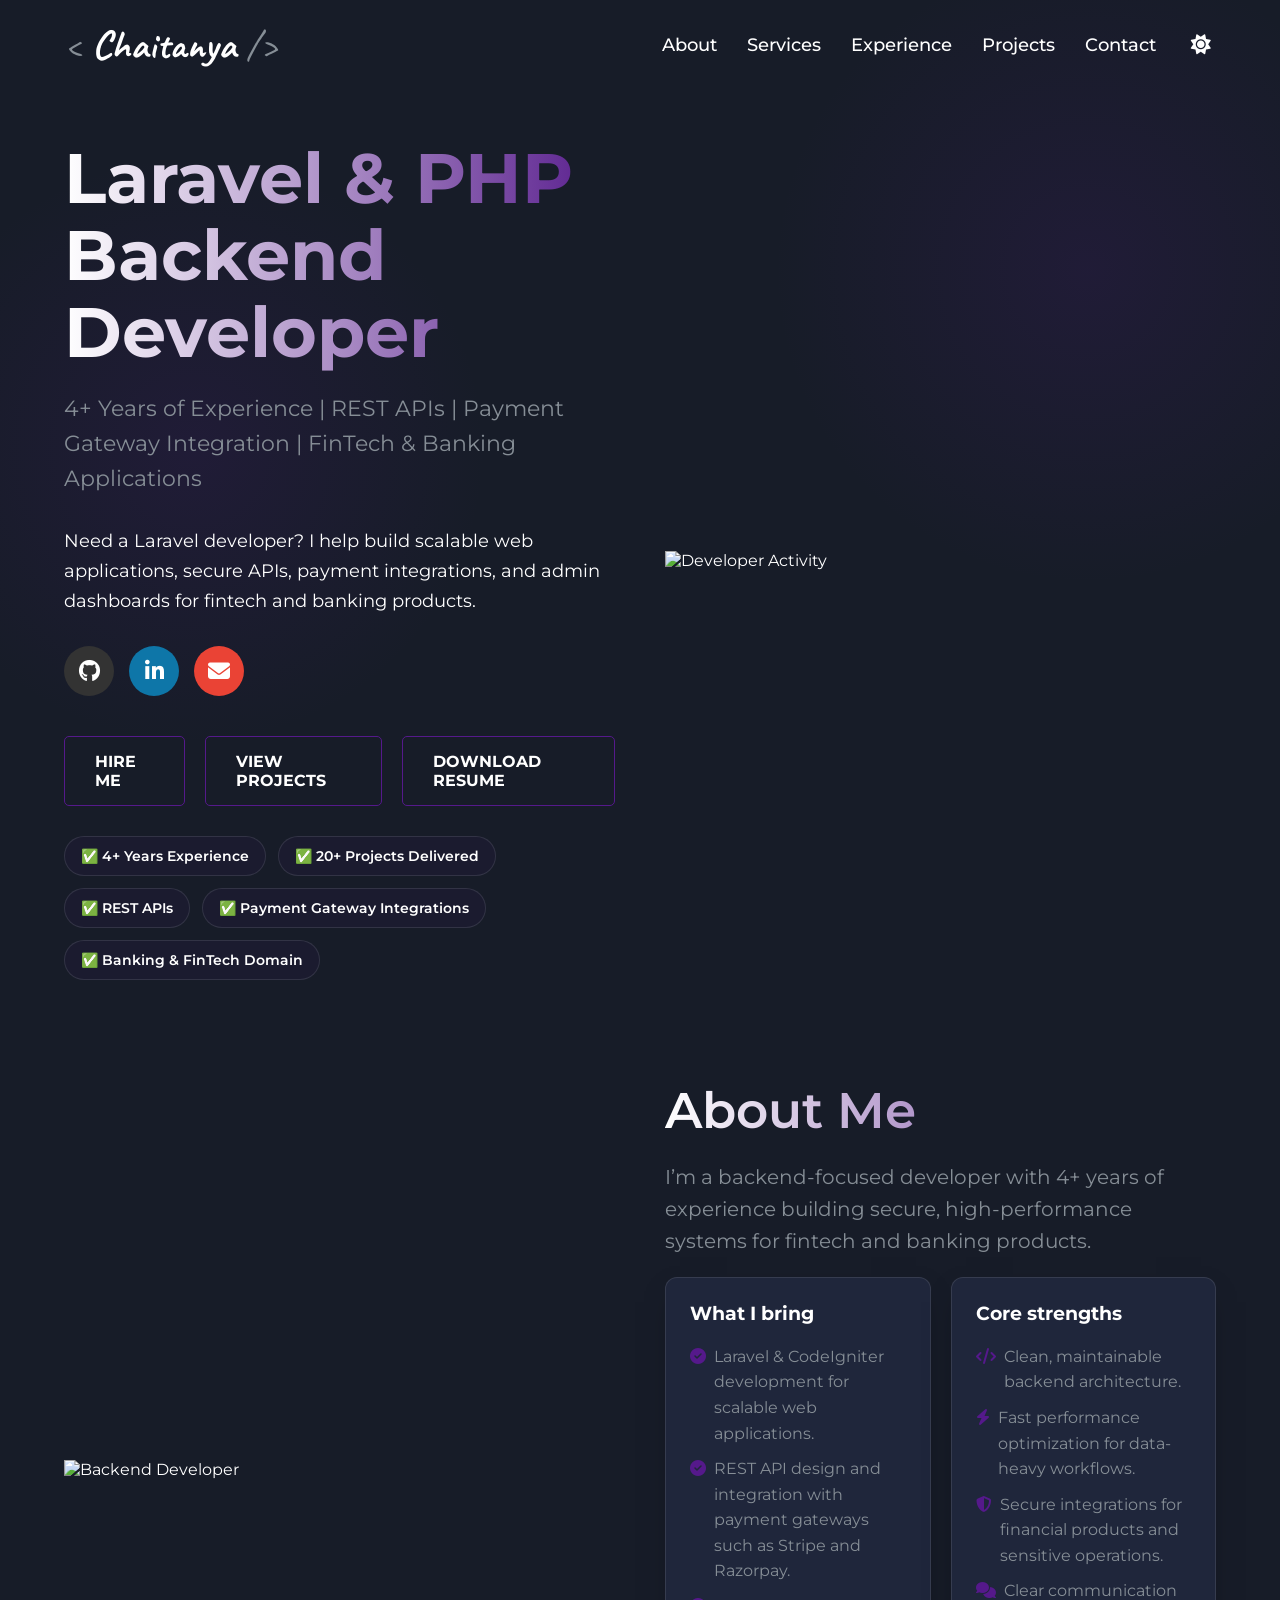
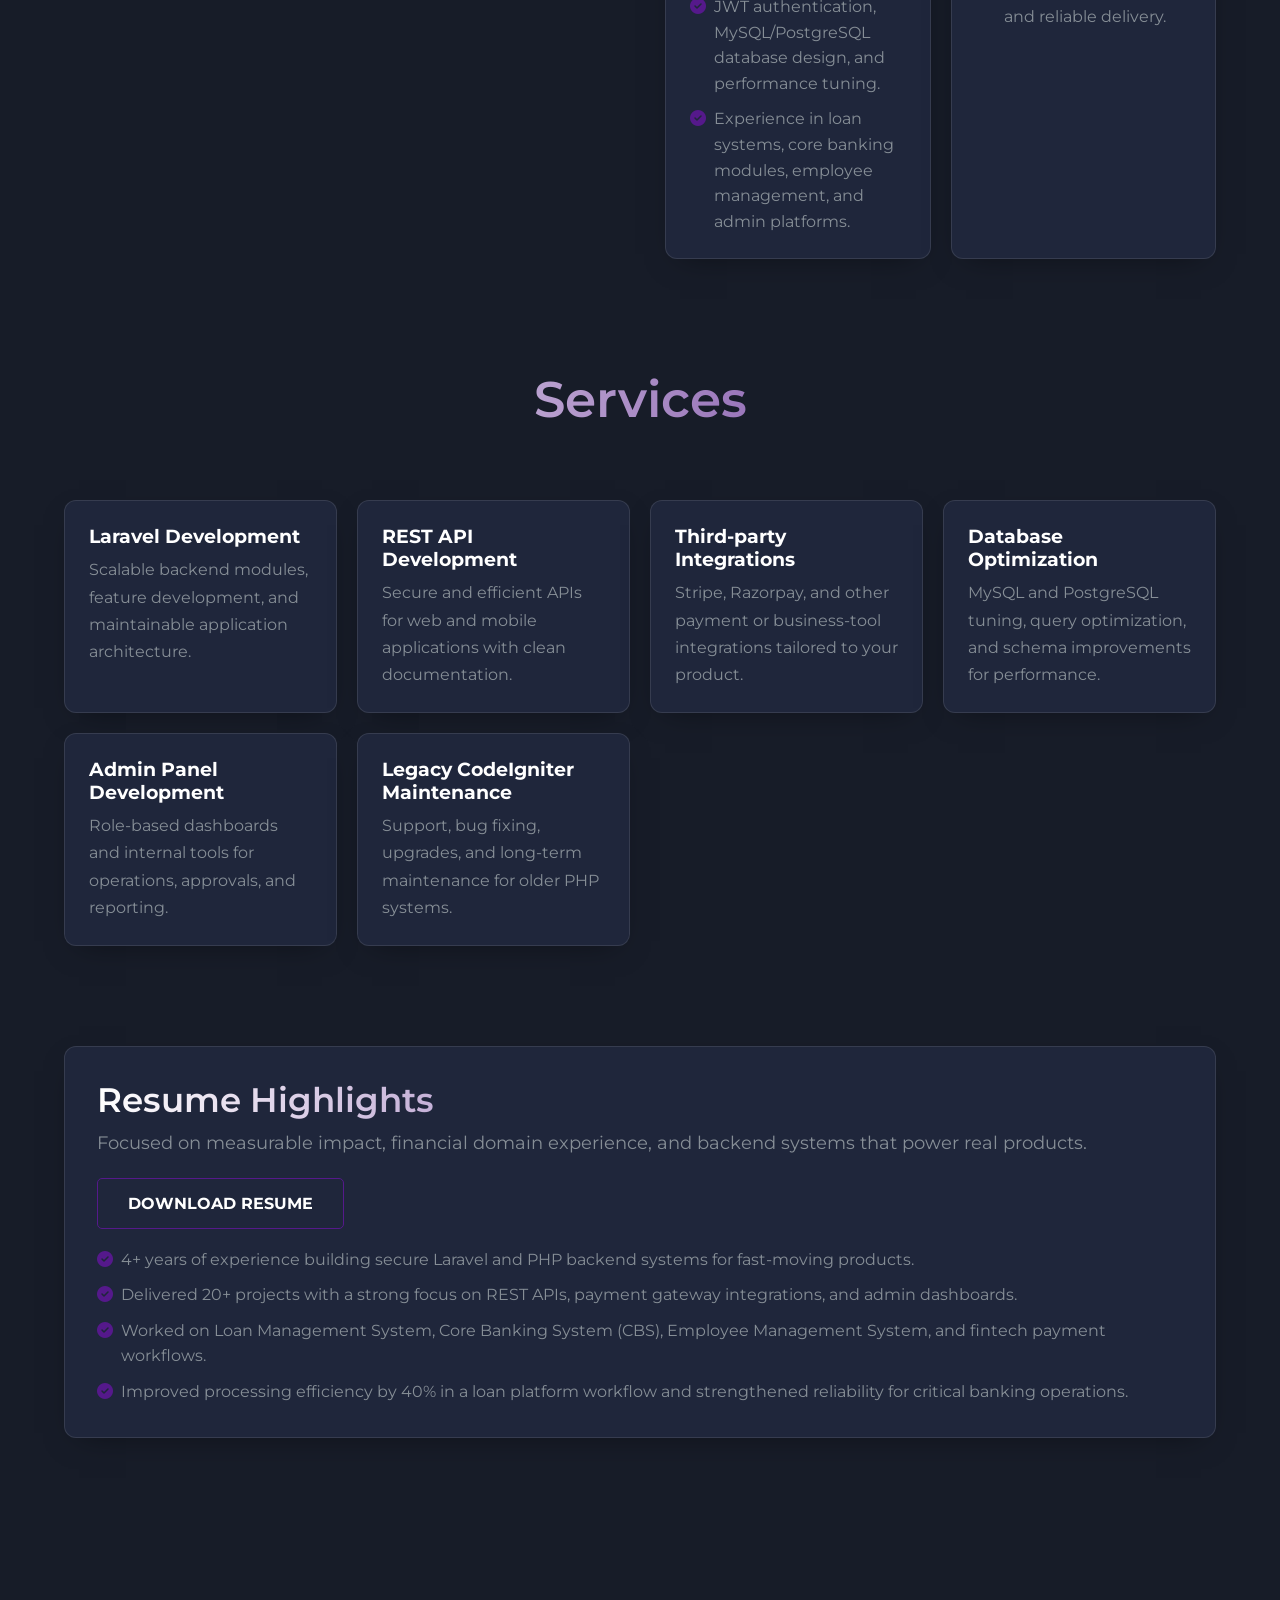
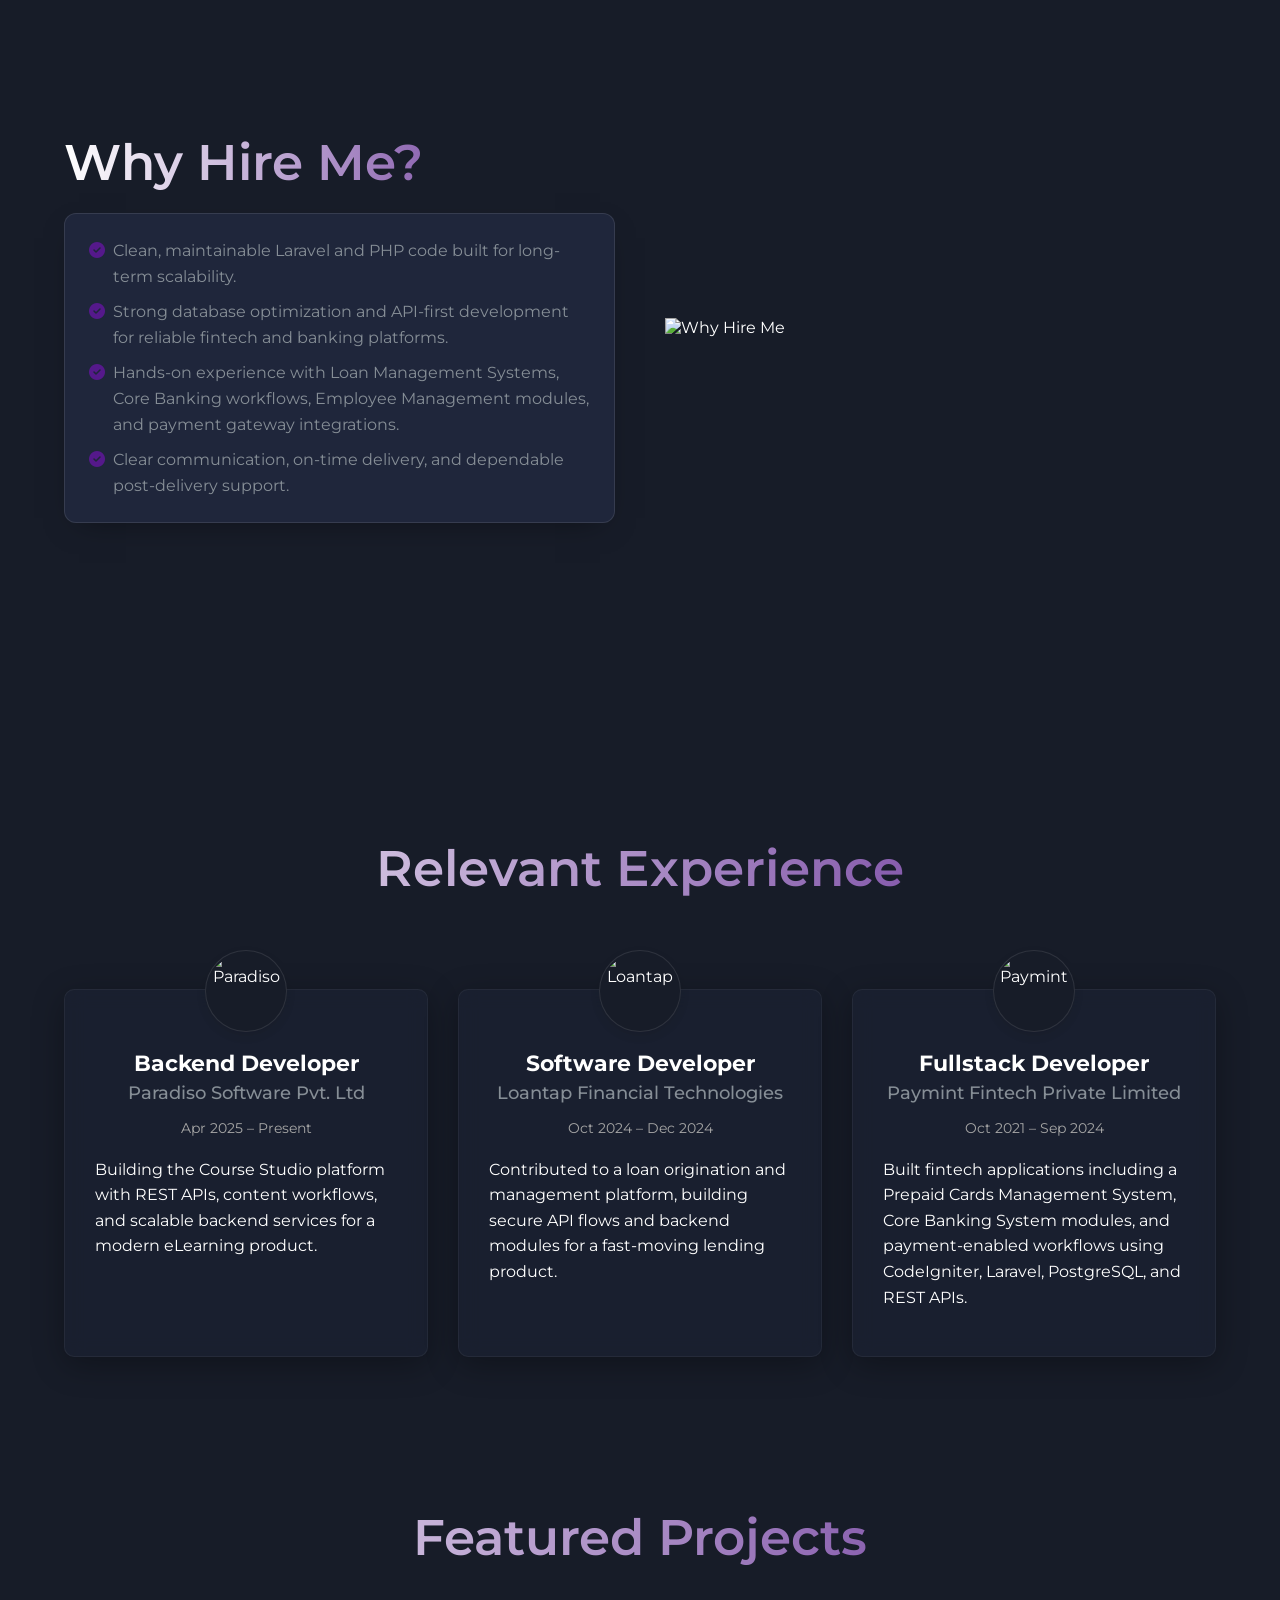
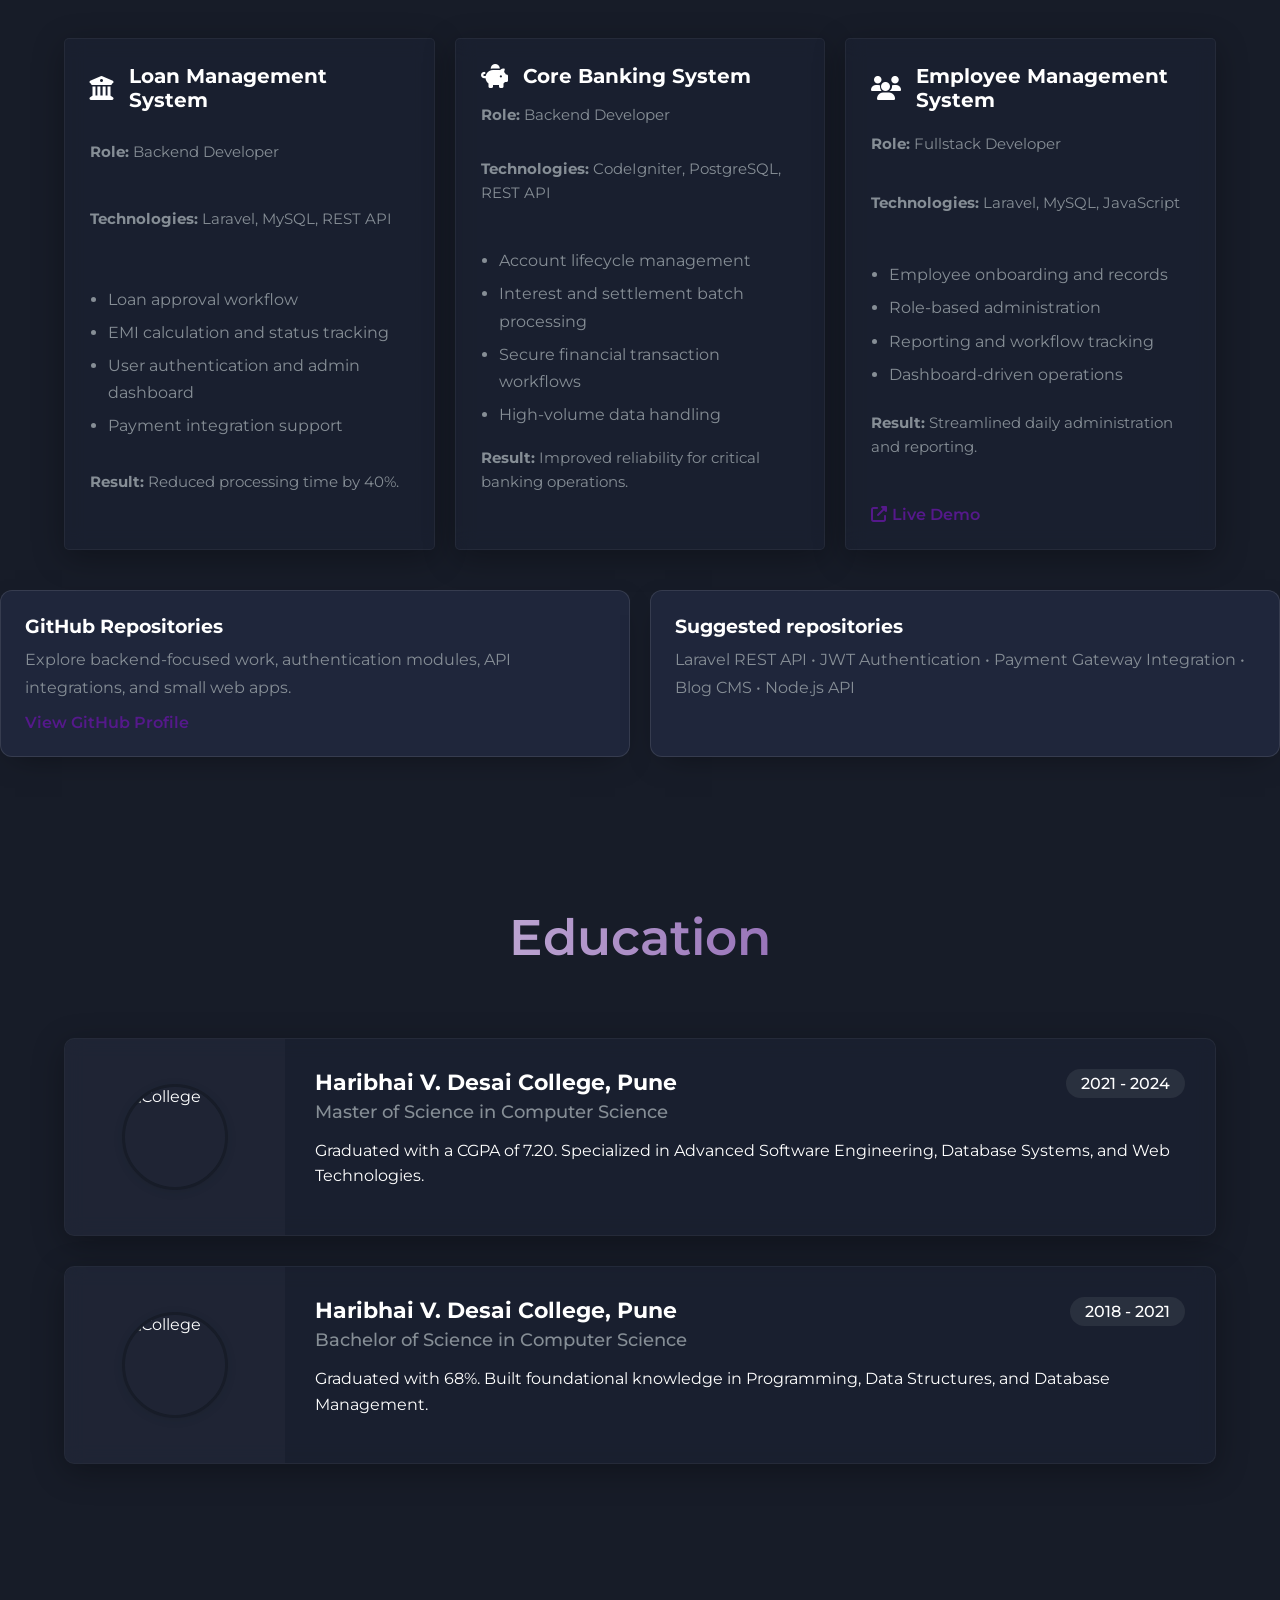
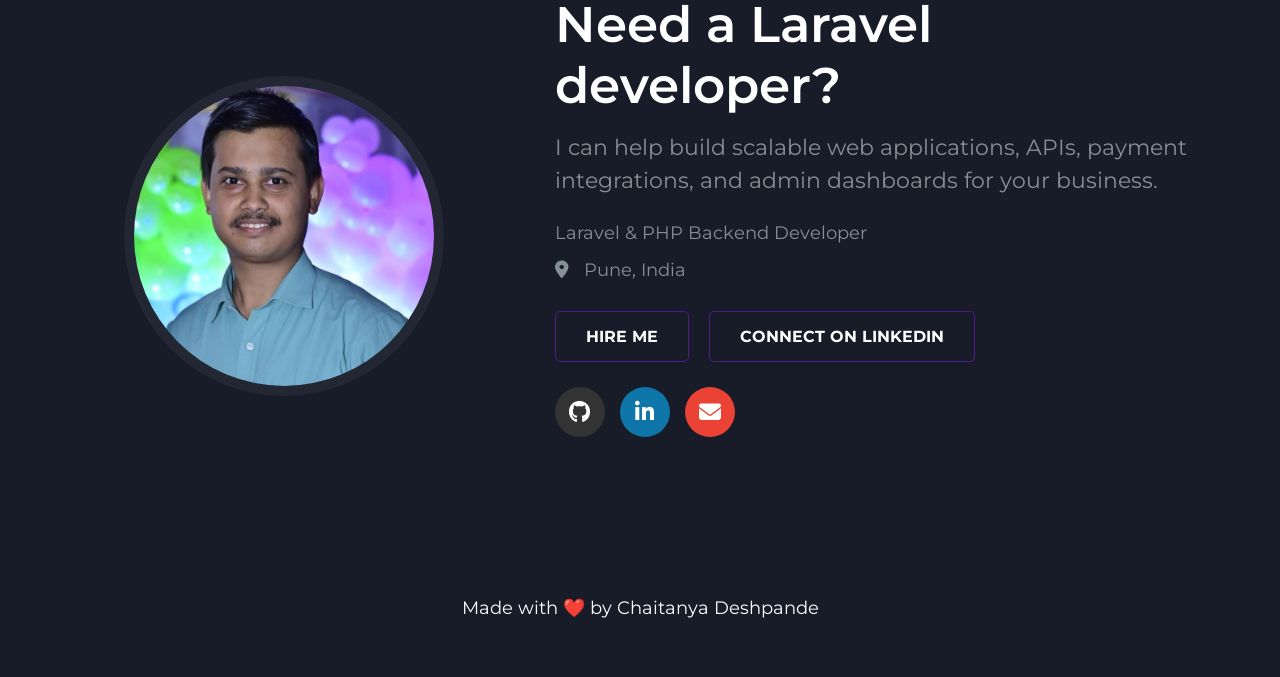
==== commit 90f663d1: "Merge branch 'main' of https://github.com/chaitudesh/portfolio" ====
--- a/index.html
+++ b/index.html
@@ -968,8 +968,8 @@
 
     .about-card,
     .service-card,
-    .repo-card,
-    .testimonial-card {
+    .repo-card
+     {
       background-color: var(--card-bg);
       border: 1px solid var(--border-color);
       border-radius: 12px;
@@ -999,8 +999,7 @@
     }
 
     .service-grid,
-    .repo-grid,
-    .testimonial-grid {
+    .repo-grid {
       display: grid;
       grid-template-columns: repeat(auto-fit, minmax(240px, 1fr));
       gap: 20px;
@@ -1008,14 +1007,12 @@
     }
 
     .service-card h3,
-    .repo-card h3,
-    .testimonial-card h4 {
+    .repo-card h3 {
       margin-bottom: 8px;
     }
 
     .service-card p,
-    .repo-card p,
-    .testimonial-card p {
+    .repo-card p {
       color: var(--text-secondary);
       line-height: 1.7;
       margin-bottom: 0;
@@ -1318,19 +1315,6 @@
         <p>Laravel REST API • JWT Authentication • Payment Gateway Integration • Blog CMS • Node.js API</p>
       </div>
     </div>
-
-    <div class="testimonial-grid" style="margin-top: 30px;">
-      <div class="testimonial-card">
-        <p>“A strong backend developer who understands business workflows, APIs, and the need for reliable delivery.”</p>
-        <h4>Testimonial placeholder</h4>
-        <p>Replace with a real quote from a colleague or client.</p>
-      </div>
-      <div class="testimonial-card">
-        <p>“Great at translating product requirements into clean APIs, payment flows, and solid database design.”</p>
-        <h4>Testimonial placeholder</h4>
-        <p>Replace with a real quote from a manager or client.</p>
-      </div>
-    </div>
   </section>
 
   <!-- EDUCATION -->
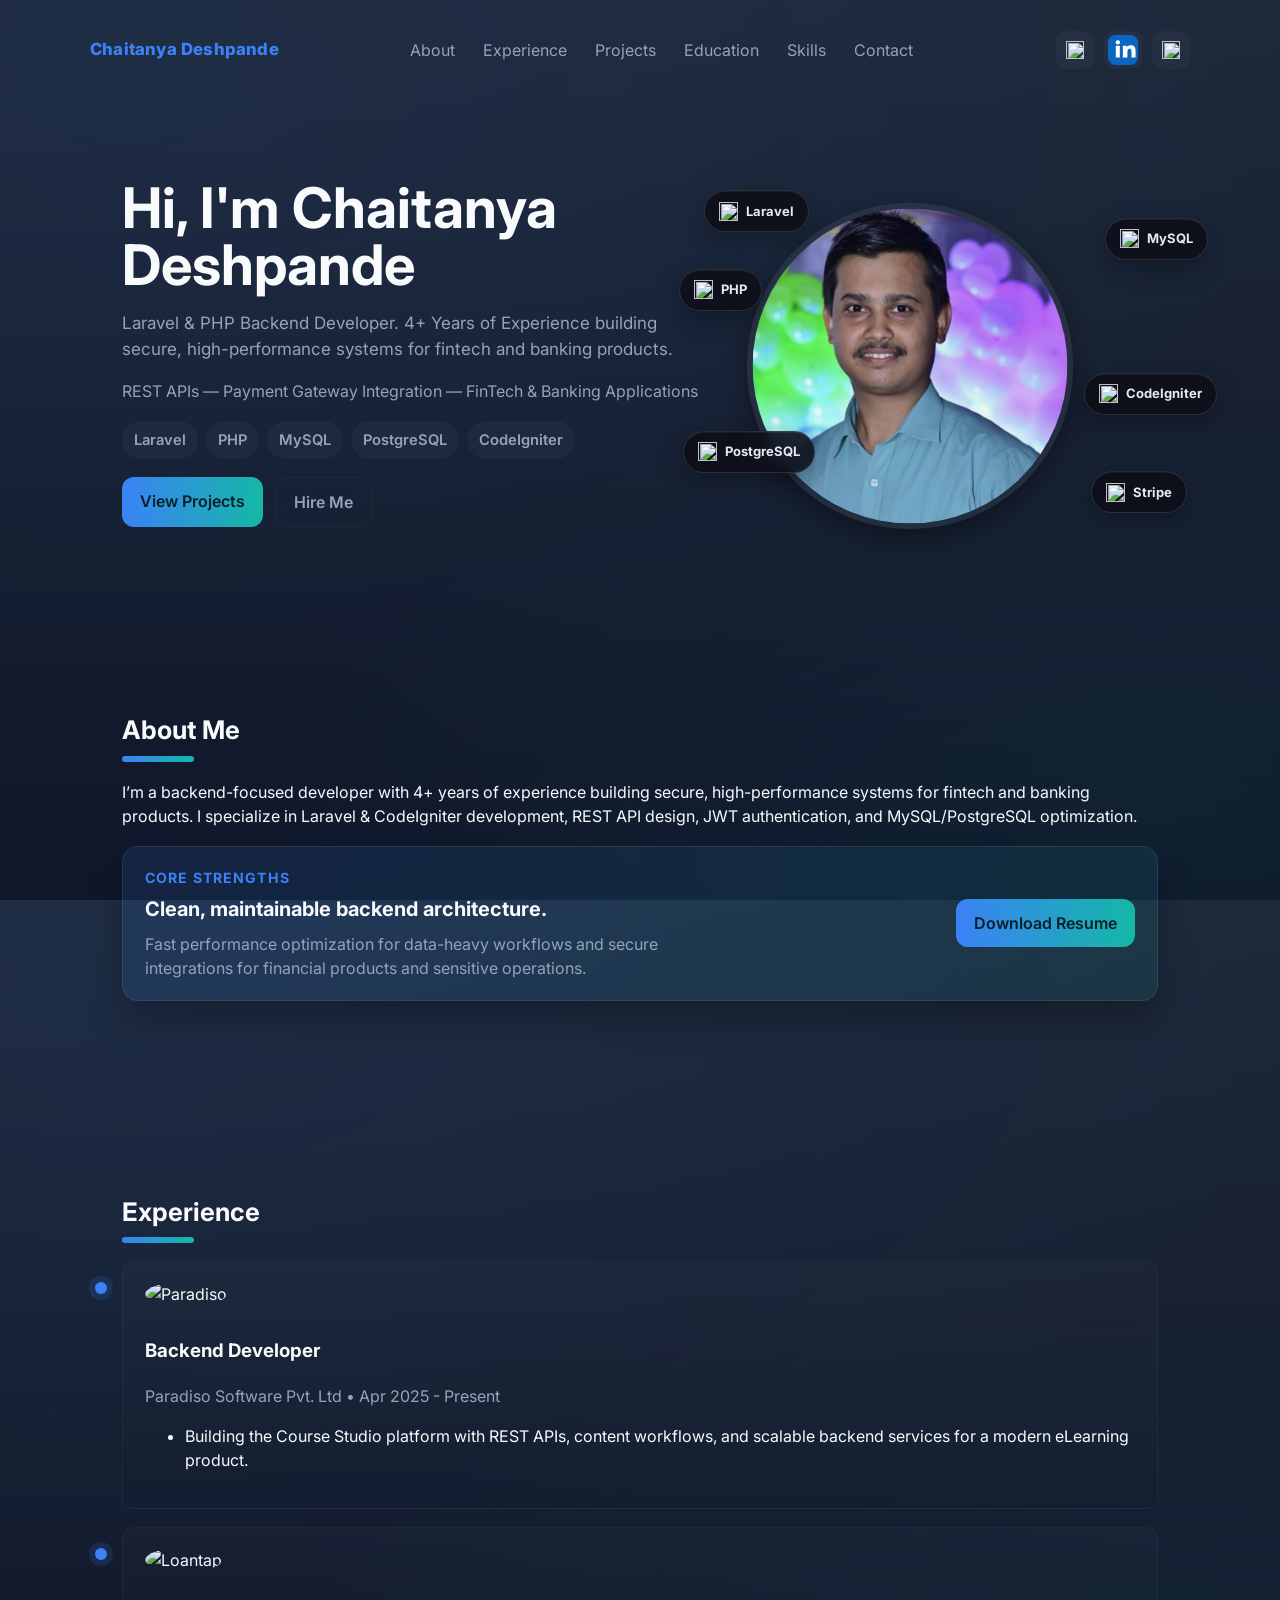
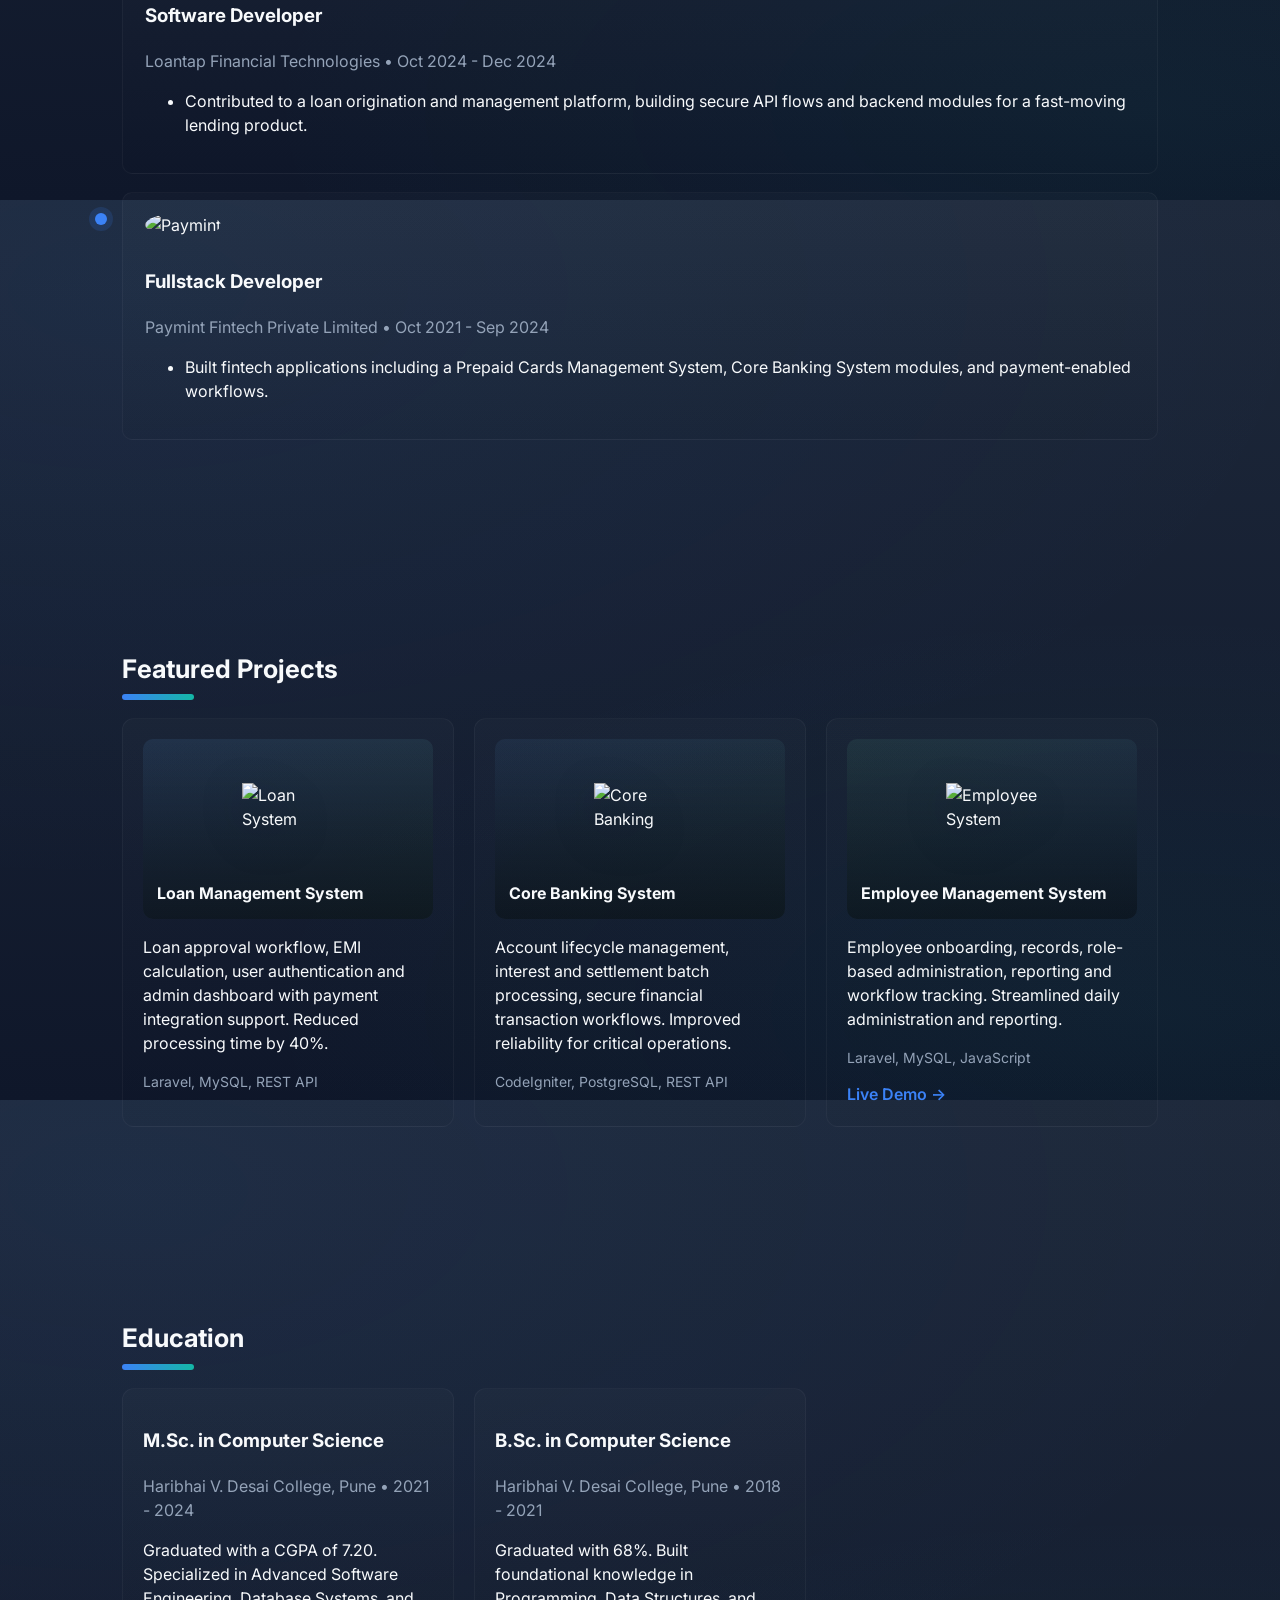
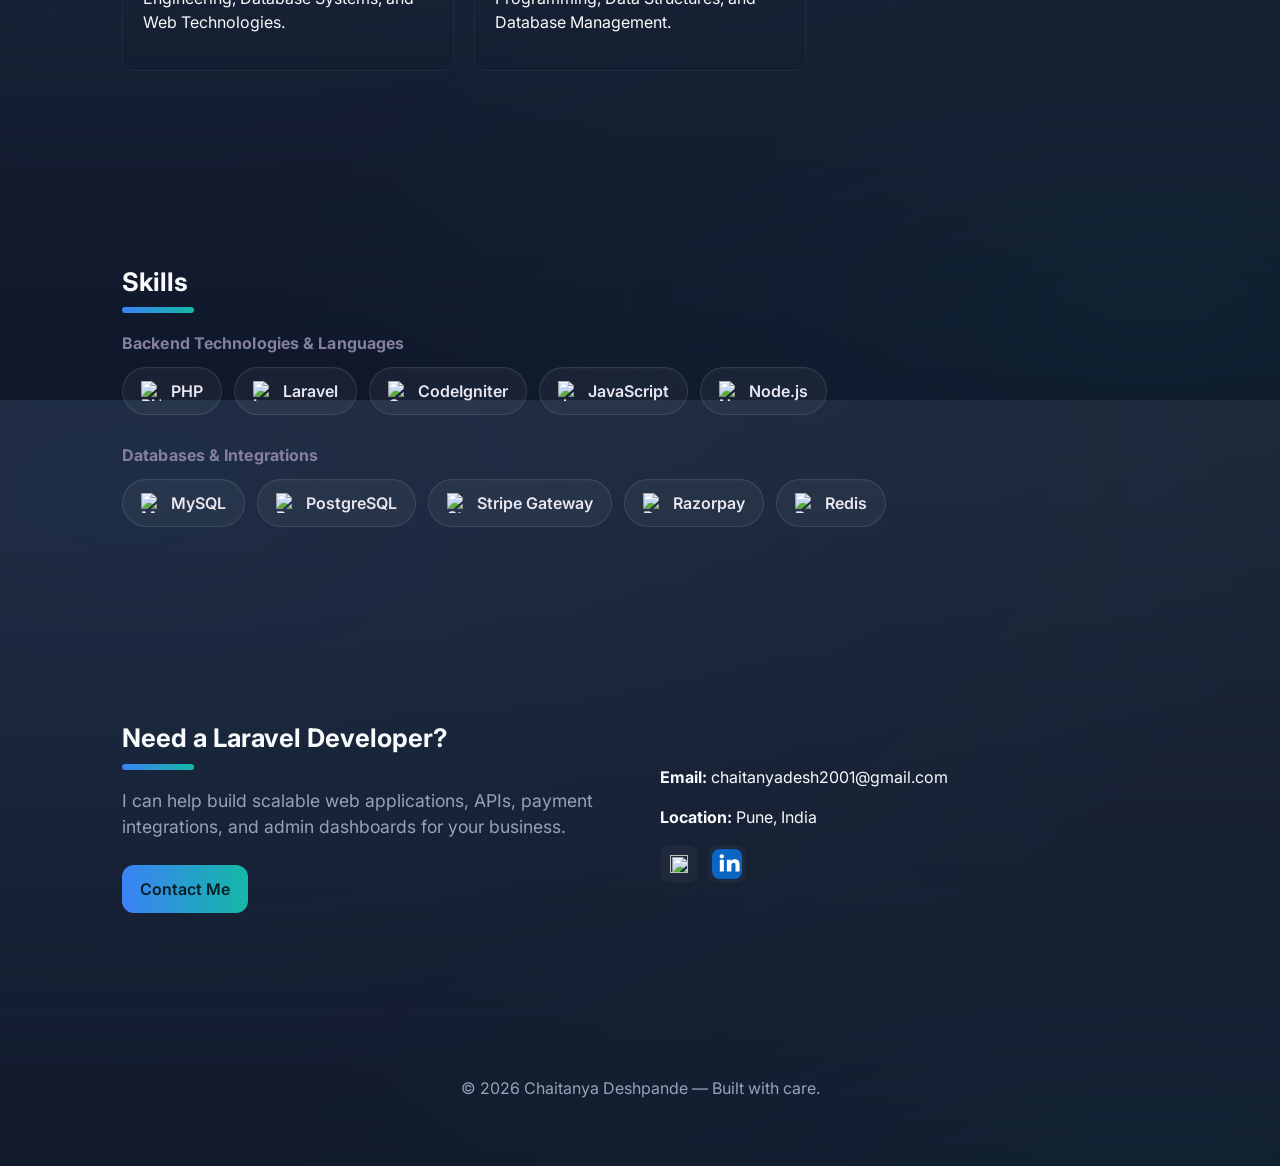
==== commit 3ecacadf: "Redesign portfolio with modern premium theme and add Redis skill" ====
--- a/index.html
+++ b/index.html
@@ -1,1424 +1,304 @@
-<!DOCTYPE html>
-<html lang="en" data-theme="dark">
-
-<head>
-  <meta charset="UTF-8">
-  <meta name="viewport" content="width=device-width, initial-scale=1.0">
-  <title>Chaitanya Deshpande | Fullstack Developer</title>
-
-  <!-- Fonts -->
-  <link
-    href="https://fonts.googleapis.com/css2?family=Montserrat:wght@300;400;500;600;700;800&family=Caveat:wght@700&display=swap"
-    rel="stylesheet">
-
-  <!-- Icons -->
-  <link rel="stylesheet" href="https://cdnjs.cloudflare.com/ajax/libs/font-awesome/6.4.0/css/all.min.css">
-  <link rel="stylesheet" href="https://cdn.jsdelivr.net/gh/devicons/devicon@v2.15.1/devicon.min.css">
-
-  <!-- Static Images -->
-
-  <style>
-    :root {
-      --bg-color: #FFFFFF;
-      --text-color: #000000;
-      --text-secondary: #868E96;
-      --text-tertiary: #A6A6A6;
-      --accent-color: #55198B;
-      --card-bg: #FFFFFF;
-      --header-bg: #FFFFFF;
-      --shadow: 0 10px 30px -15px rgba(0, 0, 0, 0.2);
-      --border-color: rgba(0, 0, 0, 0.1);
-      --btn-text: #55198B;
-      --btn-bg: transparent;
-      --btn-hover-bg: #55198B;
-      --btn-hover-text: #FFFFFF;
-    }
-
-    [data-theme="dark"] {
-      --bg-color: #171C28;
-      --text-color: #FFFFFF;
-      --text-secondary: #868E96;
-      --text-tertiary: #A6A6A6;
-      --accent-color: #55198B;
-      --card-bg: #1F263B;
-      --header-bg: #171C28;
-      --shadow: 0 10px 30px -15px rgba(0, 0, 0, 0.5);
-      --border-color: rgba(255, 255, 255, 0.1);
-      --btn-text: #FFFFFF;
-      --btn-bg: transparent;
-      --btn-hover-bg: #FFFFFF;
-      --btn-hover-text: #171C28;
-    }
-
-    html {
-      scroll-behavior: smooth;
-    }
-
-    body {
-      font-family: 'Montserrat', sans-serif;
-      background-color: var(--bg-color);
-      color: var(--text-color);
-      margin: 0;
-      padding: 0;
-      transition: background-color 0.3s ease, color 0.3s ease;
-      overflow-x: hidden;
-    }
-
-    h1,
-    h2,
-    h3,
-    h4,
-    h5,
-    h6 {
-      margin-top: 0;
-    }
-
-    p {
-      margin-top: 0;
-    }
-
-    .subTitle {
-      color: var(--text-secondary);
-      font-size: 30px;
-      line-height: 40px;
-    }
-
-    /* --- HEADER --- */
-    .header {
-      max-width: 1200px;
-      margin: 0 auto;
-      padding: 20px 5%;
-      display: flex;
-      justify-content: space-between;
-      align-items: center;
-      position: relative;
-    }
-
-    .logo {
-      font-family: 'Caveat', cursive;
-      font-size: 40px;
-      text-decoration: none;
-      color: var(--text-color);
-    }
-
-    .logo .grey-color {
-      color: var(--text-secondary);
-    }
-
-    .logo-name {
-      font-weight: 700;
-    }
-
-    .logo:hover .logo-name {
-      color: var(--accent-color);
-    }
-
-    .menu {
-      list-style: none;
-      display: flex;
-      align-items: center;
-      gap: 30px;
-      margin: 0;
-      padding: 0;
-    }
-
-    .menu li a {
-      text-decoration: none;
-      color: var(--text-color);
-      font-size: 18px;
-      font-weight: 500;
-      transition: 0.3s;
-    }
-
-    .menu li a:hover {
-      background-color: rgba(134, 142, 150, 0.2);
-      border-radius: 10px;
-      padding: 10px 20px;
-      margin: -10px -20px;
-    }
-
-    .theme-toggle {
-      background: none;
-      border: none;
-      cursor: pointer;
-      color: var(--text-color);
-      font-size: 20px;
-      padding: 5px;
-    }
-
-    /* Mobile Menu Toggle */
-    .menu-btn {
-      display: none;
-    }
-
-    .menu-icon {
-      display: none;
-    }
-
-    /* --- BUTTONS --- */
-    .main-button {
-      display: inline-block;
-      padding: 15px 30px;
-      font-size: 16px;
-      font-weight: 700;
-      text-transform: uppercase;
-      border: 1px solid var(--accent-color);
-      color: var(--btn-text);
-      background-color: var(--btn-bg);
-      border-radius: 5px;
-      text-decoration: none;
-      transition: all 0.3s ease-in-out;
-      cursor: pointer;
-    }
-
-    .main-button:hover {
-      background-color: var(--btn-hover-bg);
-      color: var(--btn-hover-text);
-      box-shadow: 0 5px 15px rgba(85, 25, 139, 0.4);
-    }
-
-    /* --- LOTTIE --- */
-    .lottie-container {
-      width: 100%;
-      max-width: 600px;
-      display: flex;
-      justify-content: center;
-      align-items: center;
-    }
-
-    /* --- GREETING --- */
-    .greeting-main {
-      display: flex;
-      align-items: center;
-      padding: 50px 5%;
-      max-width: 1200px;
-      margin: 0 auto;
-      gap: 50px;
-      min-height: 80vh;
-    }
-
-    .greeting-text-div {
-      flex: 1;
-    }
-
-    .greeting-image-div {
-      flex: 1;
-      display: flex;
-      justify-content: center;
-    }
-
-    .greeting-text {
-      font-size: 70px;
-      font-weight: 700;
-      line-height: 1.1;
-      margin-bottom: 20px;
-    }
-
-    .greeting-text-p {
-      font-size: 22px;
-      line-height: 35px;
-      margin-bottom: 30px;
-    }
-
-    .wave-emoji {
-      display: inline-block;
-      animation: wave 2.5s infinite;
-      transform-origin: 70% 70%;
-    }
-
-    @keyframes wave {
-      0% {
-        transform: rotate(0.0deg)
-      }
-
-      10% {
-        transform: rotate(14.0deg)
-      }
-
-      20% {
-        transform: rotate(-8.0deg)
-      }
-
-      30% {
-        transform: rotate(14.0deg)
-      }
-
-      40% {
-        transform: rotate(-4.0deg)
-      }
-
-      50% {
-        transform: rotate(10.0deg)
-      }
-
-      60% {
-        transform: rotate(0.0deg)
-      }
-
-      100% {
-        transform: rotate(0.0deg)
-      }
-    }
-
-    .social-media-div {
-      display: flex;
-      gap: 15px;
-      margin-bottom: 40px;
-    }
-
-    .icon-button {
-      width: 50px;
-      height: 50px;
-      border-radius: 50%;
-      display: flex;
-      align-items: center;
-      justify-content: center;
-      text-decoration: none;
-      font-size: 22px;
-      color: #fff;
-      transition: 0.3s;
-    }
-
-    .github {
-      background-color: #333;
-    }
-
-    .linkedin {
-      background-color: #0e76a8;
-    }
-
-    .google {
-      background-color: #ea4335;
-    }
-
-    .icon-button:hover {
-      transform: translateY(-5px);
-      box-shadow: 0 10px 15px -3px rgba(0, 0, 0, 0.2);
-    }
-
-    .button-greeting-div {
-      display: flex;
-      gap: 20px;
-    }
-
-    /* --- SKILLS --- */
-    .skills-main-div {
-      display: flex;
-      align-items: center;
-      padding: 50px 5%;
-      max-width: 1200px;
-      margin: 0 auto;
-      gap: 50px;
-      min-height: 80vh;
-    }
-
-    .skills-image-div {
-      flex: 1;
-    }
-
-    .skills-text-div {
-      flex: 1;
-    }
-
-    .skills-heading-text {
-      font-size: 50px;
-      font-weight: 600;
-      margin-bottom: 20px;
-    }
-
-    .software-skills-main-div ul {
-      display: flex;
-      flex-wrap: wrap;
-      gap: 30px;
-      list-style: none;
-      padding: 0;
-      margin-bottom: 30px;
-    }
-
-    .software-skill-inline {
-      display: flex;
-      flex-direction: column;
-      align-items: center;
-    }
-
-    .software-skill-inline i {
-      font-size: 50px;
-      color: var(--text-secondary);
-      transition: 0.3s;
-    }
-
-    .software-skill-inline i:hover {
-      color: var(--accent-color);
-      transform: scale(1.1);
-    }
-
-    .software-skill-inline p {
-      font-size: 14px;
-      color: var(--text-secondary);
-      margin-top: 10px;
-      font-weight: 500;
-    }
-
-    .skills-text-subtitle {
-      font-size: 20px;
-      line-height: 1.6;
-      margin-bottom: 10px;
-    }
-
-    /* --- PROFICIENCY --- */
-    .proficiency-main {
-      display: flex;
-      align-items: center;
-      padding: 50px 5%;
-      max-width: 1200px;
-      margin: 0 auto;
-      gap: 50px;
-      min-height: 80vh;
-    }
-
-    .skill-bars {
-      margin-top: 40px;
-      width: 100%;
-    }
-
-    .skill-bar {
-      margin-bottom: 25px;
-    }
-
-    .skill-name {
-      font-size: 18px;
-      font-weight: 500;
-      margin-bottom: 10px;
-    }
-
-    .skill-progress-bg {
-      background-color: rgba(134, 142, 150, 0.2);
-      height: 20px;
-      border-radius: 10px;
-      overflow: hidden;
-    }
-
-    .skill-progress {
-      background-color: var(--accent-color);
-      height: 100%;
-      border-radius: 10px;
-    }
-
-    /* --- EXPERIENCE --- */
-    .skills-heading {
-      font-size: 50px;
-      font-weight: 600;
-      text-align: center;
-      margin-bottom: 70px;
-    }
-
-    .experience-cards-div {
-      max-width: 1200px;
-      margin: 0 auto;
-      padding: 0 5%;
-      display: grid;
-      grid-template-columns: repeat(auto-fit, minmax(320px, 1fr));
-      gap: 50px 30px;
-    }
-
-    .experience-card {
-      position: relative;
-      background-color: var(--card-bg);
-      border: 1px solid var(--border-color);
-      border-radius: 10px;
-      padding: 60px 30px 30px;
-      transition: 0.3s;
-      text-align: center;
-      margin-top: 20px;
-    }
-
-    .experience-card:hover {
-      box-shadow: var(--shadow);
-    }
-
-    .experience-card-logo {
-      position: absolute;
-      top: -40px;
-      left: 50%;
-      transform: translateX(-50%);
-      width: 80px;
-      height: 80px;
-      border-radius: 50%;
-      background-color: var(--bg-color);
-      border: 1px solid var(--border-color);
-      display: flex;
-      align-items: center;
-      justify-content: center;
-      overflow: hidden;
-      box-shadow: 0 4px 10px rgba(0, 0, 0, 0.1);
-    }
-
-    .experience-card-logo img {
-      width: 100%;
-      height: 100%;
-      object-fit: cover;
-    }
-
-    .experience-card-title {
-      font-size: 22px;
-      font-weight: 700;
-      margin-bottom: 5px;
-    }
-
-    .experience-card-company {
-      font-size: 18px;
-      color: var(--text-secondary);
-      margin-bottom: 15px;
-      font-weight: 500;
-    }
-
-    .experience-card-duration {
-      font-size: 14px;
-      color: var(--text-tertiary);
-      margin-bottom: 20px;
-    }
-
-    .experience-card-description {
-      font-size: 16px;
-      line-height: 1.6;
-      color: var(--text-color);
-      text-align: left;
-    }
-
-    /* --- PROJECTS --- */
-    .projects-cards-div {
-      max-width: 1200px;
-      margin: 0 auto;
-      padding: 0 5%;
-      display: grid;
-      grid-template-columns: repeat(auto-fit, minmax(300px, 1fr));
-      gap: 20px;
-    }
-
-    .project-card {
-      background-color: var(--card-bg);
-      border: 1px solid var(--border-color);
-      border-radius: 5px;
-      padding: 25px;
-      transition: 0.3s;
-      display: flex;
-      flex-direction: column;
-      justify-content: space-between;
-    }
-
-    .project-card:hover {
-      box-shadow: var(--shadow);
-    }
-
-    .project-card-top {
-      display: flex;
-      align-items: center;
-      gap: 15px;
-      margin-bottom: 15px;
-    }
-
-    .project-icon {
-      font-size: 24px;
-      color: var(--text-color);
-    }
-
-    .project-name {
-      font-size: 20px;
-      font-weight: 700;
-      margin: 0;
-    }
-
-    .project-description {
-      font-size: 15px;
-      color: var(--text-secondary);
-      line-height: 1.6;
-      margin-bottom: 30px;
-    }
-
-    .project-card-bottom {
-      display: flex;
-      justify-content: space-between;
-      align-items: center;
-    }
-
-    .project-stat-container {
-      display: flex;
-      gap: 15px;
-    }
-
-    .project-stat {
-      display: flex;
-      align-items: center;
-      gap: 8px;
-      font-size: 14px;
-      color: var(--text-secondary);
-    }
-
-    .project-stat p {
-      margin: 0;
-    }
-
-    .language-color {
-      width: 12px;
-      height: 12px;
-      border-radius: 50%;
-    }
-
-    .github-repo-btn {
-      text-align: center;
-      margin-top: 40px;
-    }
-
-    /* --- EDUCATION --- */
-    .education-cards-div {
-      max-width: 1200px;
-      margin: 0 auto;
-      padding: 0 5%;
-      display: flex;
-      flex-direction: column;
-      gap: 30px;
-    }
-
-    .education-card {
-      display: flex;
-      background-color: var(--card-bg);
-      border: 1px solid var(--border-color);
-      border-radius: 10px;
-      overflow: hidden;
-      box-shadow: 0 5px 15px rgba(0, 0, 0, 0.05);
-      transition: 0.3s;
-    }
-
-    .education-card:hover {
-      box-shadow: var(--shadow);
-    }
-
-    .education-card-left {
-      width: 180px;
-      background-color: rgba(134, 142, 150, 0.05);
-      display: flex;
-      align-items: center;
-      justify-content: center;
-      padding: 20px;
-    }
-
-    .education-card-left img {
-      width: 100px;
-      height: 100px;
-      border-radius: 50%;
-      border: 3px solid var(--bg-color);
-      box-shadow: 0 2px 10px rgba(0, 0, 0, 0.1);
-    }
-
-    .education-card-right {
-      padding: 30px;
-      flex: 1;
-    }
-
-    .education-card-header {
-      display: flex;
-      justify-content: space-between;
-      align-items: flex-start;
-      margin-bottom: 15px;
-    }
-
-    .education-card-college {
-      font-size: 22px;
-      font-weight: 700;
-      margin: 0 0 5px 0;
-      color: var(--text-color);
-    }
-
-    .education-card-degree {
-      font-size: 18px;
-      font-weight: 500;
-      margin: 0;
-      color: var(--text-secondary);
-    }
-
-    .education-card-duration {
-      font-size: 16px;
-      color: var(--text-color);
-      background-color: rgba(134, 142, 150, 0.15);
-      padding: 5px 15px;
-      border-radius: 20px;
-      font-weight: 500;
-    }
-
-    .education-card-desc {
-      font-size: 16px;
-      color: var(--text-color);
-      line-height: 1.6;
-    }
-
-    /* --- CONTACT --- */
-    .contact-main {
-      display: flex;
-      align-items: center;
-      padding: 80px 5%;
-      max-width: 1200px;
-      margin: 0 auto;
-      gap: 50px;
-    }
-
-    .contact-image-div {
-      flex: 1;
-      display: flex;
-      justify-content: center;
-    }
-
-    .contact-image-div img {
-      width: 300px;
-      height: 300px;
-      border-radius: 50%;
-      object-fit: cover;
-      border: 10px solid rgba(134, 142, 150, 0.1);
-    }
-
-    .contact-text-div {
-      flex: 1.5;
-    }
-
-    .contact-heading {
-      font-size: 50px;
-      font-weight: 600;
-      margin-bottom: 15px;
-    }
-
-    .contact-subtitle {
-      font-size: 22px;
-      line-height: 1.5;
-      margin-bottom: 25px;
-    }
-
-    .contact-detail {
-      font-size: 18px;
-      color: var(--text-secondary);
-      margin-bottom: 15px;
-    }
-
-    /* --- FOOTER --- */
-    .footer {
-      text-align: center;
-      padding: 40px 20px;
-      font-size: 18px;
-    }
-
-    .heart {
-      color: red;
-    }
-
-    /* --- RESPONSIVE --- */
-    @media (max-width: 768px) {
-
-      .greeting-main,
-      .skills-main-div,
-      .proficiency-main,
-      .contact-main {
-        flex-direction: column;
-        text-align: center;
-      }
-
-      .greeting-text {
-        font-size: 45px;
-      }
-
-      .greeting-text-p {
-        font-size: 18px;
-      }
-
-      .button-greeting-div,
-      .social-media-div,
-      .software-skills-main-div ul {
-        justify-content: center;
-      }
-
-      .education-card {
-        flex-direction: column;
-      }
-
-      .education-card-left {
-        width: 100%;
-        padding: 30px 0;
-      }
-
-      .education-card-header {
-        flex-direction: column;
-        gap: 15px;
-      }
-
-      .education-card-college-div,
-      .education-card-duration-div {
-        text-align: center;
-        width: 100%;
-      }
-
-      .education-card-right {
-        text-align: center;
-      }
-
-      .contact-text-div .social-media-div {
-        justify-content: center !important;
-      }
-
-      /* Mobile Nav */
-      .menu {
-        display: none;
-        flex-direction: column;
-        width: 100%;
-        position: absolute;
-        top: 80px;
-        left: 0;
-        background-color: var(--header-bg);
-        padding: 20px 0;
-        box-shadow: 0 10px 15px rgba(0, 0, 0, 0.1);
-        z-index: 100;
-      }
-
-      .menu-icon {
-        display: block;
-        cursor: pointer;
-        padding: 10px;
-      }
-
-      .navicon {
-        background: var(--text-color);
-        display: block;
-        height: 2px;
-        position: relative;
-        width: 24px;
-      }
-
-      .navicon:before,
-      .navicon:after {
-        background: var(--text-color);
-        content: '';
-        display: block;
-        height: 100%;
-        position: absolute;
-        transition: all .2s ease-out;
-        width: 100%;
-      }
-
-      .navicon:before {
-        top: 7px;
-      }
-
-      .navicon:after {
-        top: -7px;
-      }
-
-      .menu-btn:checked~.menu {
-        display: flex;
-      }
-
-      .menu-btn:checked~.menu-icon .navicon {
-        background: transparent;
-      }
-
-      .menu-btn:checked~.menu-icon .navicon:before {
-        transform: rotate(-45deg);
-        top: 0;
-      }
-
-      .menu-btn:checked~.menu-icon .navicon:after {
-        transform: rotate(45deg);
-        top: 0;
-      }
-    }
-
-    /* --- PREMIUM UI UPGRADES --- */
-
-    /* Background gradients & patterns */
-    body {
-      background-image: radial-gradient(circle at 15% 50%, rgba(85, 25, 139, 0.08), transparent 25%),
-        radial-gradient(circle at 85% 30%, rgba(85, 25, 139, 0.08), transparent 25%);
-      background-attachment: fixed;
-    }
-
-    [data-theme="dark"] body {
-      background-image: radial-gradient(circle at 15% 50%, rgba(85, 25, 139, 0.15), transparent 25%),
-        radial-gradient(circle at 85% 30%, rgba(85, 25, 139, 0.15), transparent 25%);
-    }
-
-    /* Gradient Text for Main Headings */
-    .greeting-text,
-    .skills-heading-text,
-    .skills-heading {
-      background: linear-gradient(90deg, var(--text-color) 0%, var(--accent-color) 100%);
-      -webkit-background-clip: text;
-      -webkit-text-fill-color: transparent;
-    }
-
-    /* Glassmorphism Cards */
-    .experience-card,
-    .project-card,
-    .education-card {
-      background: rgba(255, 255, 255, 0.03) !important;
-      backdrop-filter: blur(10px) !important;
-      -webkit-backdrop-filter: blur(10px) !important;
-      border: 1px solid rgba(0, 0, 0, 0.05) !important;
-      box-shadow: 0 8px 32px 0 rgba(0, 0, 0, 0.05) !important;
-      transition: all 0.4s cubic-bezier(0.175, 0.885, 0.32, 1.275) !important;
-    }
-
-    [data-theme="dark"] .experience-card,
-    [data-theme="dark"] .project-card,
-    [data-theme="dark"] .education-card {
-      background: rgba(31, 38, 59, 0.4) !important;
-      border: 1px solid rgba(255, 255, 255, 0.05) !important;
-      box-shadow: 0 8px 32px 0 rgba(0, 0, 0, 0.3) !important;
-    }
-
-    /* Hover Effects for Cards */
-    .experience-card:hover,
-    .project-card:hover,
-    .education-card:hover {
-      transform: translateY(-10px) scale(1.02) !important;
-      box-shadow: 0 15px 40px 0 rgba(85, 25, 139, 0.15) !important;
-      border-color: rgba(85, 25, 139, 0.3) !important;
-    }
-
-    [data-theme="dark"] .experience-card:hover,
-    [data-theme="dark"] .project-card:hover,
-    [data-theme="dark"] .education-card:hover {
-      box-shadow: 0 15px 40px 0 rgba(85, 25, 139, 0.4) !important;
-      border-color: rgba(85, 25, 139, 0.5) !important;
-    }
-
-    /* Floating Animation for Images */
-    .greeting-image-div img,
-    .skills-image-div img,
-    .proficiency-image-div img,
-    .contact-image-div img {
-      animation: float 6s ease-in-out infinite;
-    }
-
-    @keyframes float {
-      0% {
-        transform: translateY(0px);
-      }
-
-      50% {
-        transform: translateY(-20px);
-      }
-
-      100% {
-        transform: translateY(0px);
-      }
-    }
-
-    /* Tech Icons Glow on Hover */
-    .software-skill-inline i {
-      transition: all 0.3s ease;
-    }
-
-    .software-skill-inline i:hover {
-      color: var(--accent-color) !important;
-      transform: scale(1.2) translateY(-5px);
-      text-shadow: 0 10px 20px rgba(85, 25, 139, 0.5);
-    }
-
-    /* Button Glow Effect */
-    .main-button {
-      position: relative;
-      overflow: hidden;
-      z-index: 1;
-    }
-
-    .main-button::before {
-      content: '';
-      position: absolute;
-      top: 0;
-      left: -100%;
-      width: 100%;
-      height: 100%;
-      background: linear-gradient(90deg, transparent, rgba(255, 255, 255, 0.2), transparent);
-      transition: all 0.5s ease;
-      z-index: -1;
-    }
-
-    .main-button:hover::before {
-      left: 100%;
-    }
-
-    .trust-stats {
-      display: flex;
-      flex-wrap: wrap;
-      gap: 12px;
-      margin-top: 30px;
-    }
-
-    .trust-stat {
-      background: rgba(85, 25, 139, 0.08);
-      border: 1px solid var(--border-color);
-      border-radius: 999px;
-      padding: 10px 16px;
-      font-size: 14px;
-      font-weight: 600;
-      color: var(--text-color);
-    }
-
-    .about-grid {
-      display: grid;
-      grid-template-columns: repeat(auto-fit, minmax(260px, 1fr));
-      gap: 20px;
-      margin-top: 20px;
-    }
-
-    .about-card,
-    .service-card,
-    .repo-card
-     {
-      background-color: var(--card-bg);
-      border: 1px solid var(--border-color);
-      border-radius: 12px;
-      padding: 24px;
-      box-shadow: var(--shadow);
-    }
-
-    .about-list {
-      list-style: none;
-      padding: 0;
-      margin: 0;
-      display: grid;
-      gap: 10px;
-    }
-
-    .about-list li {
-      display: flex;
-      align-items: flex-start;
-      gap: 8px;
-      color: var(--text-secondary);
-      line-height: 1.6;
-    }
-
-    .about-list i {
-      color: var(--accent-color);
-      margin-top: 4px;
-    }
-
-    .service-grid,
-    .repo-grid {
-      display: grid;
-      grid-template-columns: repeat(auto-fit, minmax(240px, 1fr));
-      gap: 20px;
-      margin-top: 30px;
-    }
-
-    .service-card h3,
-    .repo-card h3 {
-      margin-bottom: 8px;
-    }
-
-    .service-card p,
-    .repo-card p {
-      color: var(--text-secondary);
-      line-height: 1.7;
-      margin-bottom: 0;
-    }
-
-    .repo-card a {
-      color: var(--accent-color);
-      text-decoration: none;
-      font-weight: 600;
-      display: inline-block;
-      margin-top: 12px;
-    }
-
-    .project-highlight-list {
-      padding-left: 18px;
-      margin: 12px 0 0;
-      color: var(--text-secondary);
-      line-height: 1.7;
-    }
-
-    .project-highlight-list li {
-      margin-bottom: 6px;
-    }
-  </style>
-</head>
-
-<body>
-
-  <!-- HEADER -->
-  <header class="header">
-    <a href="/" class="logo">
-      <span class="grey-color">&lt;</span>
-      <span class="logo-name">Chaitanya</span>
-      <span class="grey-color">/&gt;</span>
-    </a>
-    <input class="menu-btn" type="checkbox" id="menu-btn" />
-    <label class="menu-icon" for="menu-btn"><span class="navicon"></span></label>
-    <ul class="menu">
-      <li><a href="#skills" onclick="closeMenu()">About</a></li>
-      <li><a href="#services" onclick="closeMenu()">Services</a></li>
-      <li><a href="#experience" onclick="closeMenu()">Experience</a></li>
-      <li><a href="#projects" onclick="closeMenu()">Projects</a></li>
-      <li><a href="#contact" onclick="closeMenu()">Contact</a></li>
-      <li>
-        <button class="theme-toggle" id="theme-toggle">
-          <i class="fas fa-sun"></i>
-        </button>
-      </li>
-    </ul>
-  </header>
-
-  <!-- GREETING -->
-  <section class="greeting-main" id="greeting">
-    <div class="greeting-text-div">
-      <h1 class="greeting-text">Laravel & PHP Backend Developer</h1>
-      <p class="greeting-text-p subTitle">4+ Years of Experience | REST APIs | Payment Gateway Integration | FinTech & Banking Applications</p>
-      <p class="greeting-text-p" style="font-size: 18px; line-height: 30px;">Need a Laravel developer? I help build scalable web applications, secure APIs, payment integrations, and admin dashboards for fintech and banking products.</p>
-      <div class="social-media-div">
-        <a href="https://github.com/chaitudesh" class="icon-button github" target="_blank"><i
-            class="fab fa-github"></i></a>
-        <a href="https://linkedin.com/in/chaitanya-deshpande-77bb50218/" class="icon-button linkedin" target="_blank"><i
-            class="fab fa-linkedin-in"></i></a>
-        <a href="mailto:chaitanyadesh2001@gmail.com" class="icon-button google" target="_blank"><i
-            class="fas fa-envelope"></i></a>
-      </div>
-      <div class="button-greeting-div">
-        <a class="main-button" href="mailto:chaitanyadesh2001@gmail.com?subject=Project%20Inquiry">Hire Me</a>
-        <a class="main-button" href="#projects">View Projects</a>
-        <a class="main-button" href="./resume.html" download="Chaitanya-Deshpande-Resume.html">Download Resume</a>
-      </div>
-      <div class="trust-stats">
-        <div class="trust-stat">✅ 4+ Years Experience</div>
-        <div class="trust-stat">✅ 20+ Projects Delivered</div>
-        <div class="trust-stat">✅ REST APIs</div>
-        <div class="trust-stat">✅ Payment Gateway Integrations</div>
-        <div class="trust-stat">✅ Banking & FinTech Domain</div>
-      </div>
-    </div>
-    <div class="greeting-image-div lottie-container">
-      <img src="https://raw.githubusercontent.com/saadpasta/developerFolio/master/src/assets/images/manOnTable.svg"
-        alt="Developer Activity" style="width: 100%; height: auto;">
-    </div>
-  </section>
-
-  <!-- ABOUT -->
-  <section class="skills-main-div" id="skills">
-    <div class="skills-image-div lottie-container">
-      <img
-        src="https://raw.githubusercontent.com/saadpasta/developerFolio/master/src/assets/images/developerActivity.svg"
-        alt="Backend Developer" style="width: 100%; height: auto;">
-    </div>
-    <div class="skills-text-div">
-      <h1 class="skills-heading-text">About Me</h1>
-      <p class="subTitle skills-text-subtitle">I’m a backend-focused developer with 4+ years of experience building secure, high-performance systems for fintech and banking products.</p>
-      <div class="about-grid">
-        <div class="about-card">
-          <h3>What I bring</h3>
-          <ul class="about-list">
-            <li><i class="fas fa-check-circle"></i><span>Laravel & CodeIgniter development for scalable web applications.</span></li>
-            <li><i class="fas fa-check-circle"></i><span>REST API design and integration with payment gateways such as Stripe and Razorpay.</span></li>
-            <li><i class="fas fa-check-circle"></i><span>JWT authentication, MySQL/PostgreSQL database design, and performance tuning.</span></li>
-            <li><i class="fas fa-check-circle"></i><span>Experience in loan systems, core banking modules, employee management, and admin platforms.</span></li>
-          </ul>
-        </div>
-        <div class="about-card">
-          <h3>Core strengths</h3>
-          <ul class="about-list">
-            <li><i class="fas fa-code"></i><span>Clean, maintainable backend architecture.</span></li>
-            <li><i class="fas fa-bolt"></i><span>Fast performance optimization for data-heavy workflows.</span></li>
-            <li><i class="fas fa-shield-alt"></i><span>Secure integrations for financial products and sensitive operations.</span></li>
-            <li><i class="fas fa-comments"></i><span>Clear communication and reliable delivery.</span></li>
-          </ul>
-        </div>
-      </div>
-    </div>
-  </section>
-
-  <!-- SERVICES -->
-  <section id="services" style="padding: 60px 5% 80px; max-width: 1200px; margin: 0 auto;">
-    <h1 class="skills-heading">Services</h1>
-    <div class="service-grid">
-      <div class="service-card">
-        <h3>Laravel Development</h3>
-        <p>Scalable backend modules, feature development, and maintainable application architecture.</p>
-      </div>
-      <div class="service-card">
-        <h3>REST API Development</h3>
-        <p>Secure and efficient APIs for web and mobile applications with clean documentation.</p>
-      </div>
-      <div class="service-card">
-        <h3>Third-party Integrations</h3>
-        <p>Stripe, Razorpay, and other payment or business-tool integrations tailored to your product.</p>
-      </div>
-      <div class="service-card">
-        <h3>Database Optimization</h3>
-        <p>MySQL and PostgreSQL tuning, query optimization, and schema improvements for performance.</p>
-      </div>
-      <div class="service-card">
-        <h3>Admin Panel Development</h3>
-        <p>Role-based dashboards and internal tools for operations, approvals, and reporting.</p>
-      </div>
-      <div class="service-card">
-        <h3>Legacy CodeIgniter Maintenance</h3>
-        <p>Support, bug fixing, upgrades, and long-term maintenance for older PHP systems.</p>
-      </div>
-    </div>
-  </section>
-
-  <!-- RESUME SNAPSHOT -->
-  <section id="resume" style="padding: 20px 5% 80px; max-width: 1200px; margin: 0 auto;">
-    <div class="about-card" style="padding: 32px;">
-      <div style="display: flex; justify-content: space-between; align-items: center; gap: 20px; flex-wrap: wrap; margin-bottom: 18px;">
-        <div>
-          <h2 class="skills-heading-text" style="font-size: 34px; margin-bottom: 8px;">Resume Highlights</h2>
-          <p class="subTitle skills-text-subtitle" style="font-size: 18px; line-height: 1.6; margin-bottom: 0;">Focused on measurable impact, financial domain experience, and backend systems that power real products.</p>
-        </div>
-        <a class="main-button" href="./resume.html" download="Chaitanya-Deshpande-Resume.html">Download Resume</a>
-      </div>
-      <ul class="about-list">
-        <li><i class="fas fa-check-circle"></i><span>4+ years of experience building secure Laravel and PHP backend systems for fast-moving products.</span></li>
-        <li><i class="fas fa-check-circle"></i><span>Delivered 20+ projects with a strong focus on REST APIs, payment gateway integrations, and admin dashboards.</span></li>
-        <li><i class="fas fa-check-circle"></i><span>Worked on Loan Management System, Core Banking System (CBS), Employee Management System, and fintech payment workflows.</span></li>
-        <li><i class="fas fa-check-circle"></i><span>Improved processing efficiency by 40% in a loan platform workflow and strengthened reliability for critical banking operations.</span></li>
-      </ul>
-    </div>
-  </section>
-
-  <!-- WHY HIRE ME -->
-  <section class="proficiency-main" id="why-hire-me">
-    <div class="proficiency-text-div" style="flex:1;">
-      <h1 class="skills-heading-text">Why Hire Me?</h1>
-      <div class="about-card">
-        <ul class="about-list">
-          <li><i class="fas fa-check-circle"></i><span>Clean, maintainable Laravel and PHP code built for long-term scalability.</span></li>
-          <li><i class="fas fa-check-circle"></i><span>Strong database optimization and API-first development for reliable fintech and banking platforms.</span></li>
-          <li><i class="fas fa-check-circle"></i><span>Hands-on experience with Loan Management Systems, Core Banking workflows, Employee Management modules, and payment gateway integrations.</span></li>
-          <li><i class="fas fa-check-circle"></i><span>Clear communication, on-time delivery, and dependable post-delivery support.</span></li>
-        </ul>
-      </div>
-    </div>
-    <div class="proficiency-image-div lottie-container" style="flex:1;">
-      <img src="https://raw.githubusercontent.com/saadpasta/developerFolio/master/src/assets/images/skill.svg"
-        alt="Why Hire Me" style="width: 100%; height: auto;">
-    </div>
-  </section>
-
-  <!-- EXPERIENCE -->
-  <section id="experience" style="padding: 100px 0 50px;">
-    <h1 class="skills-heading">Relevant Experience</h1>
-    <div class="experience-cards-div">
-      <div class="experience-card">
-        <div class="experience-card-logo">
-          <img src="https://ui-avatars.com/api/?name=Paradiso+Software&background=0D8ABC&color=fff&bold=true"
-            alt="Paradiso">
-        </div>
-        <div class="experience-card-body">
-          <h3 class="experience-card-title">Backend Developer</h3>
-          <h4 class="experience-card-company">Paradiso Software Pvt. Ltd</h4>
-          <div class="experience-card-duration">Apr 2025 – Present</div>
-          <p class="experience-card-description">
-            Building the Course Studio platform with REST APIs, content workflows, and scalable backend services for a modern eLearning product.
-          </p>
-        </div>
-      </div>
-
-      <div class="experience-card">
-        <div class="experience-card-logo">
-          <img src="https://ui-avatars.com/api/?name=Loantap&background=FF6B6B&color=fff&bold=true" alt="Loantap">
-        </div>
-        <div class="experience-card-body">
-          <h3 class="experience-card-title">Software Developer</h3>
-          <h4 class="experience-card-company">Loantap Financial Technologies</h4>
-          <div class="experience-card-duration">Oct 2024 – Dec 2024</div>
-          <p class="experience-card-description">
-            Contributed to a loan origination and management platform, building secure API flows and backend modules for a fast-moving lending product.
-          </p>
-        </div>
-      </div>
-
-      <div class="experience-card">
-        <div class="experience-card-logo">
-          <img src="https://ui-avatars.com/api/?name=Paymint&background=4ECDC4&color=fff&bold=true" alt="Paymint">
-        </div>
-        <div class="experience-card-body">
-          <h3 class="experience-card-title">Fullstack Developer</h3>
-          <h4 class="experience-card-company">Paymint Fintech Private Limited</h4>
-          <div class="experience-card-duration">Oct 2021 – Sep 2024</div>
-          <p class="experience-card-description">
-            Built fintech applications including a Prepaid Cards Management System, Core Banking System modules, and payment-enabled workflows using CodeIgniter, Laravel, PostgreSQL, and REST APIs.
-          </p>
-        </div>
-      </div>
-    </div>
-  </section>
-
-  <!-- PROJECTS -->
-  <section id="projects" style="padding: 100px 0 50px;">
-    <h1 class="skills-heading">Featured Projects</h1>
-    <div class="projects-cards-div">
-      <div class="project-card">
-        <div class="project-card-top">
-          <i class="fas fa-university project-icon"></i>
-          <h2 class="project-name">Loan Management System</h2>
-        </div>
-        <p class="project-description"><strong>Role:</strong> Backend Developer</p>
-        <p class="project-description"><strong>Technologies:</strong> Laravel, MySQL, REST API</p>
-        <ul class="project-highlight-list">
-          <li>Loan approval workflow</li>
-          <li>EMI calculation and status tracking</li>
-          <li>User authentication and admin dashboard</li>
-          <li>Payment integration support</li>
-        </ul>
-        <p class="project-description" style="margin-top: 12px;"><strong>Result:</strong> Reduced processing time by 40%.</p>
-      </div>
-
-      <div class="project-card">
-        <div class="project-card-top">
-          <i class="fas fa-piggy-bank project-icon"></i>
-          <h2 class="project-name">Core Banking System</h2>
-        </div>
-        <p class="project-description"><strong>Role:</strong> Backend Developer</p>
-        <p class="project-description"><strong>Technologies:</strong> CodeIgniter, PostgreSQL, REST API</p>
-        <ul class="project-highlight-list">
-          <li>Account lifecycle management</li>
-          <li>Interest and settlement batch processing</li>
-          <li>Secure financial transaction workflows</li>
-          <li>High-volume data handling</li>
-        </ul>
-        <p class="project-description" style="margin-top: 12px;"><strong>Result:</strong> Improved reliability for critical banking operations.</p>
-      
-      </div>
-
-      <div class="project-card">
-        <div class="project-card-top">
-          <i class="fas fa-users project-icon"></i>
-          <h2 class="project-name">Employee Management System</h2>
-        </div>
-        <p class="project-description"><strong>Role:</strong> Fullstack Developer</p>
-        <p class="project-description"><strong>Technologies:</strong> Laravel, MySQL, JavaScript</p>
-        <ul class="project-highlight-list">
-          <li>Employee onboarding and records</li>
-          <li>Role-based administration</li>
-          <li>Reporting and workflow tracking</li>
-          <li>Dashboard-driven operations</li>
-        </ul>
-        <p class="project-description" style="margin-top: 12px;"><strong>Result:</strong> Streamlined daily administration and reporting.</p>
-              <a href="https://emsfrontend-eight.vercel.app/login" target="_blank" style="color: var(--accent-color); text-decoration: none; font-weight: 600; display: inline-block; margin-top: 12px;"><i class="fas fa-external-link-alt" style="margin-right: 5px;"></i>Live Demo</a>
-
-      </div>
-    </div>
-
-    <div class="repo-grid" style="margin-top: 40px;">
-      <div class="repo-card">
-        <h3>GitHub Repositories</h3>
-        <p>Explore backend-focused work, authentication modules, API integrations, and small web apps.</p>
-        <a href="https://github.com/chaitudesh" target="_blank">View GitHub Profile</a>
-      </div>
-      <div class="repo-card">
-        <h3>Suggested repositories</h3>
-        <p>Laravel REST API • JWT Authentication • Payment Gateway Integration • Blog CMS • Node.js API</p>
-      </div>
-    </div>
-  </section>
-
-  <!-- EDUCATION -->
-  <section id="education" style="padding: 100px 0 50px;">
-    <h1 class="skills-heading">Education</h1>
-    <div class="education-cards-div">
-      <div class="education-card">
-        <div class="education-card-left">
-          <img src="https://ui-avatars.com/api/?name=HVD&background=55198B&color=fff&bold=true" alt="College">
-        </div>
-        <div class="education-card-right">
-          <div class="education-card-header">
-            <div class="education-card-college-div">
-              <h3 class="education-card-college">Haribhai V. Desai College, Pune</h3>
-              <h4 class="education-card-degree">Master of Science in Computer Science</h4>
-            </div>
-            <div class="education-card-duration-div">
-              <div class="education-card-duration">2021 - 2024</div>
-            </div>
-          </div>
-          <p class="education-card-desc">Graduated with a CGPA of 7.20. Specialized in Advanced Software Engineering,
-            Database Systems, and Web Technologies.</p>
-        </div>
-      </div>
-
-      <div class="education-card">
-        <div class="education-card-left">
-          <img src="https://ui-avatars.com/api/?name=HVD&background=55198B&color=fff&bold=true" alt="College">
-        </div>
-        <div class="education-card-right">
-          <div class="education-card-header">
-            <div class="education-card-college-div">
-              <h3 class="education-card-college">Haribhai V. Desai College, Pune</h3>
-              <h4 class="education-card-degree">Bachelor of Science in Computer Science</h4>
-            </div>
-            <div class="education-card-duration-div">
-              <div class="education-card-duration">2018 - 2021</div>
-            </div>
-          </div>
-          <p class="education-card-desc">Graduated with 68%. Built foundational knowledge in Programming, Data
-            Structures, and Database Management.</p>
-        </div>
-      </div>
-    </div>
-  </section>
-
-  <!-- CONTACT -->
-  <section class="contact-main" id="contact">
-    <div class="contact-image-div">
-      <img src="./profile.jpg" alt="Chaitanya Deshpande" class="profile-image">
-    </div>
-    <div class="contact-text-div">
-      <h1 class="contact-heading">Need a Laravel developer?</h1>
-      <p class="contact-subtitle subTitle">I can help build scalable web applications, APIs, payment integrations, and admin dashboards for your business.</p>
-      <p class="contact-detail">Laravel & PHP Backend Developer</p>
-      <p class="contact-detail" style="margin-bottom: 30px;"><i class="fas fa-map-marker-alt"
-          style="margin-right: 10px;"></i> Pune, India</p>
-      <div class="button-greeting-div" style="justify-content: flex-start; flex-wrap: wrap;">
-        <a class="main-button" href="mailto:chaitanyadesh2001@gmail.com?subject=Project%20Inquiry">Hire Me</a>
-        <a class="main-button" href="https://linkedin.com/in/chaitanya-deshpande-77bb50218/" target="_blank">Connect on LinkedIn</a>
-      </div>
-      <div class="social-media-div" style="justify-content: flex-start; margin-top: 25px;">
-        <a href="https://github.com/chaitudesh" class="icon-button github" target="_blank"><i
-            class="fab fa-github"></i></a>
-        <a href="https://linkedin.com/in/chaitanya-deshpande-77bb50218/" class="icon-button linkedin" target="_blank"><i
-            class="fab fa-linkedin-in"></i></a>
-        <a href="mailto:chaitanyadesh2001@gmail.com" class="icon-button google" target="_blank"><i
-            class="fas fa-envelope"></i></a>
-      </div>
-    </div>
-  </section>
-
-  <!-- FOOTER -->
-  <footer class="footer">
-    <p>Made with <span class="heart">❤️</span> by Chaitanya Deshpande</p>
-  </footer>
-
-
-  <script>
-    
-    // Theme Toggle Logic
-    const toggleButton = document.getElementById('theme-toggle');
-    const root = document.documentElement;
-    const icon = toggleButton.querySelector('i');
-
-    let isDark = true;
-    toggleButton.addEventListener('click', () => {
-      isDark = !isDark;
-      if (isDark) {
-        root.setAttribute('data-theme', 'dark');
-        icon.classList.remove('fa-moon');
-        icon.classList.add('fa-sun');
-      } else {
-        root.removeAttribute('data-theme');
-        icon.classList.remove('fa-sun');
-        icon.classList.add('fa-moon');
-      }
-    });
-
-    // Close mobile menu on link click
-    function closeMenu() {
-      document.getElementById('menu-btn').checked = false;
-    }
-  </script>
-</body>
-
+<!doctype html>
+<html lang="en">
+  <head>
+    <meta charset="utf-8" />
+    <meta name="viewport" content="width=device-width,initial-scale=1" />
+    <title>Chaitanya Deshpande | Laravel & PHP Backend Developer</title>
+    <link rel="icon" type="image/png" href="favicon.png">
+    <meta name="description" content="Chaitanya Deshpande — Backend Developer. Portfolio showcasing projects, skills and contact." />
+    <link rel="preconnect" href="https://fonts.googleapis.com">
+    <link rel="preconnect" href="https://fonts.gstatic.com" crossorigin>
+    <link href="https://fonts.googleapis.com/css2?family=Inter:wght@300;400;600;800&display=swap" rel="stylesheet">
+    <link rel="stylesheet" href="styles.css">
+  </head>
+  <body class="site-bg">
+    <header class="site-header">
+      <div class="container header-inner">
+        <a class="brand" href="#">Chaitanya Deshpande</a>
+        <nav class="nav" id="nav">
+          <a href="#about">About</a>
+          <a href="#experience">Experience</a>
+          <a href="#projects">Projects</a>
+          <a href="#education">Education</a>
+          <a href="#skills">Skills</a>
+          <a href="#contact">Contact</a>
+        </nav>
+        <div class="socials">
+          <a href="https://github.com/chaitudesh" aria-label="GitHub" title="GitHub" class="social-link social-link-icon" target="_blank">
+            <img src="https://cdn.simpleicons.org/github/FFFFFF" alt="" aria-hidden="true">
+            <span class="sr-only">GitHub</span>
+          </a>
+          <a href="https://linkedin.com/in/chaitanya-deshpande-77bb50218/" aria-label="LinkedIn" title="LinkedIn" class="social-link social-link-icon" target="_blank">
+            <svg viewBox="0 0 24 24" aria-hidden="true" focusable="false" role="img">
+              <rect x="2" y="2" width="20" height="20" rx="5" fill="#0A66C2"></rect>
+              <path d="M7.2 9.1H9.9V17H7.2V9.1Zm1.35-3.6c.84 0 1.48.62 1.48 1.4 0 .81-.64 1.43-1.5 1.43-.83 0-1.47-.62-1.47-1.43 0-.78.64-1.4 1.49-1.4ZM11.9 9.1h2.6v1.08h.04c.36-.64 1.25-1.3 2.57-1.3 2.75 0 3.26 1.72 3.26 3.96V17h-2.72v-3.78c0-.9-.02-2.06-1.25-2.06-1.25 0-1.44.98-1.44 2V17H11.9V9.1Z" fill="#fff"></path>
+            </svg>
+            <span class="sr-only">LinkedIn</span>
+          </a>
+          <a href="mailto:chaitanyadesh2001@gmail.com" aria-label="Email" title="Email" class="social-link social-link-icon">
+            <img src="https://cdn.simpleicons.org/gmail/EA4335" alt="" aria-hidden="true">
+            <span class="sr-only">Email</span>
+          </a>
+        </div>
+        <button id="menuToggle" class="menu-toggle" aria-label="Toggle menu">☰</button>
+      </div>
+    </header>
+
+    <main>
+      <section class="hero">
+        <div class="container hero-grid">
+          <div class="hero-content">
+            <h1>Hi, I'm Chaitanya Deshpande</h1>
+            <p class="lead">Laravel & PHP Backend Developer. 4+ Years of Experience building secure, high-performance systems for fintech and banking products.</p>
+              <p class="hero-sub">REST APIs — Payment Gateway Integration — FinTech & Banking Applications</p>
+              <div class="hero-badges">
+                <span class="badge">Laravel</span>
+                <span class="badge">PHP</span>
+                <span class="badge">MySQL</span>
+                <span class="badge">PostgreSQL</span>
+                <span class="badge">CodeIgniter</span>
+              </div>
+              <div class="hero-actions">
+                <a class="btn primary" href="#projects">View Projects</a>
+                <a class="btn ghost" href="mailto:chaitanyadesh2001@gmail.com?subject=Project%20Inquiry">Hire Me</a>
+              </div>
+          </div>
+          <div class="hero-card">
+            <div class="hero-image-wrap">
+              <img id="heroImageBack" src="profile.jpg" alt="Chaitanya Deshpande" class="hero-image hero-image-back" />
+              <img id="heroImageFront" src="profile.jpg" alt="Chaitanya Deshpande" class="hero-image hero-image-front" style="display:none;" />
+            </div>
+            <div class="hero-tech-orbit" aria-label="Technologies">
+              <span class="hero-tech"><img src="https://cdn.simpleicons.org/laravel/FF2D20" alt="">Laravel</span>
+              <span class="hero-tech"><img src="https://cdn.simpleicons.org/php/777BB4" alt="">PHP</span>
+              <span class="hero-tech"><img src="https://cdn.simpleicons.org/mysql/4479A1" alt="">MySQL</span>
+              <span class="hero-tech"><img src="https://cdn.simpleicons.org/postgresql/4169E1" alt="">PostgreSQL</span>
+              <span class="hero-tech"><img src="https://cdn.simpleicons.org/stripe/008CDD" alt="">Stripe</span>
+              <span class="hero-tech"><img src="https://cdn.simpleicons.org/codeigniter/EF4223" alt="">CodeIgniter</span>
+            </div>
+          </div>
+        </div>
+      </section>
+
+      <section id="about" class="section">
+        <div class="container">
+          <h2>About Me</h2>
+          <p>I’m a backend-focused developer with 4+ years of experience building secure, high-performance systems for fintech and banking products. I specialize in Laravel & CodeIgniter development, REST API design, JWT authentication, and MySQL/PostgreSQL optimization.</p>
+          <div class="community-card">
+            <div>
+              <p class="community-kicker">Core Strengths</p>
+              <h3>Clean, maintainable backend architecture.</h3>
+              <p class="muted">Fast performance optimization for data-heavy workflows and secure integrations for financial products and sensitive operations.</p>
+            </div>
+            <a class="btn primary community-link" href="./resume.html" download="Chaitanya-Deshpande-Resume.html">Download Resume</a>
+          </div>
+        </div>
+      </section>
+
+      <section id="experience" class="section">
+        <div class="container">
+          <h2>Experience</h2>
+          <div class="grid">
+            <article class="card">
+              <div class="experience-card-logo">
+                <img src="https://ui-avatars.com/api/?name=Paradiso+Software&background=0D8ABC&color=fff&bold=true" alt="Paradiso">
+              </div>
+              <h3>Backend Developer</h3>
+              <p class="muted">Paradiso Software Pvt. Ltd • Apr 2025 - Present</p>
+              <ul>
+                <li>Building the Course Studio platform with REST APIs, content workflows, and scalable backend services for a modern eLearning product.</li>
+              </ul>
+            </article>
+
+            <article class="card">
+              <div class="experience-card-logo">
+                <img src="https://ui-avatars.com/api/?name=Loantap&background=FF6B6B&color=fff&bold=true" alt="Loantap">
+              </div>
+              <h3>Software Developer</h3>
+              <p class="muted">Loantap Financial Technologies • Oct 2024 - Dec 2024</p>
+              <ul>
+                <li>Contributed to a loan origination and management platform, building secure API flows and backend modules for a fast-moving lending product.</li>
+              </ul>
+            </article>
+
+            <article class="card">
+              <div class="experience-card-logo">
+                <img src="https://ui-avatars.com/api/?name=Paymint&background=4ECDC4&color=fff&bold=true" alt="Paymint">
+              </div>
+              <h3>Fullstack Developer</h3>
+              <p class="muted">Paymint Fintech Private Limited • Oct 2021 - Sep 2024</p>
+              <ul>
+                <li>Built fintech applications including a Prepaid Cards Management System, Core Banking System modules, and payment-enabled workflows.</li>
+              </ul>
+            </article>
+          </div>
+        </div>
+      </section>
+
+      <section id="projects" class="section projects">
+        <div class="container">
+          <h2>Featured Projects</h2>
+          <div class="grid">
+            <article class="card">
+              <div class="project-thumb" style="background-image:linear-gradient(135deg,rgba(96,173,246,0.1),rgba(110,231,183,0.08));">
+                <img class="project-thumb-image" src="https://cdn.simpleicons.org/laravel/FF2D20" alt="Loan System">
+                <div class="project-title">Loan Management System</div>
+              </div>
+              <p>Loan approval workflow, EMI calculation, user authentication and admin dashboard with payment integration support. Reduced processing time by 40%.</p>
+              <p class="muted" style="font-size: 14px; margin-top: 10px;">Laravel, MySQL, REST API</p>
+            </article>
+            
+            <article class="card">
+              <div class="project-thumb" style="background-image:linear-gradient(135deg,rgba(96,173,246,0.08),rgba(110,231,183,0.06));">
+                <img class="project-thumb-image" src="https://cdn.simpleicons.org/postgresql/4169E1" alt="Core Banking">
+                <div class="project-title">Core Banking System</div>
+              </div>
+              <p>Account lifecycle management, interest and settlement batch processing, secure financial transaction workflows. Improved reliability for critical operations.</p>
+              <p class="muted" style="font-size: 14px; margin-top: 10px;">CodeIgniter, PostgreSQL, REST API</p>
+            </article>
+
+            <article class="card">
+              <div class="project-thumb" style="background-image:linear-gradient(135deg,rgba(110,231,183,0.08),rgba(96,173,246,0.06));">
+                <img class="project-thumb-image" src="https://cdn.simpleicons.org/nodedotjs/339933" alt="Employee System">
+                <div class="project-title">Employee Management System</div>
+              </div>
+              <p>Employee onboarding, records, role-based administration, reporting and workflow tracking. Streamlined daily administration and reporting.</p>
+              <p class="muted" style="font-size: 14px; margin-top: 10px;">Laravel, MySQL, JavaScript</p>
+              <a class="link" href="https://emsfrontend-npltd4lyl-chaitanyas-projects-f7347c9a.vercel.app/" target="_blank">Live Demo →</a>
+            </article>
+          </div>
+        </div>
+      </section>
+
+      <section id="education" class="section">
+        <div class="container">
+          <h2>Education</h2>
+          <div class="grid">
+            <article class="card">
+              <h3>M.Sc. in Computer Science</h3>
+              <p class="muted">Haribhai V. Desai College, Pune • 2021 - 2024</p>
+              <p>Graduated with a CGPA of 7.20. Specialized in Advanced Software Engineering, Database Systems, and Web Technologies.</p>
+            </article>
+
+            <article class="card">
+              <h3>B.Sc. in Computer Science</h3>
+              <p class="muted">Haribhai V. Desai College, Pune • 2018 - 2021</p>
+              <p>Graduated with 68%. Built foundational knowledge in Programming, Data Structures, and Database Management.</p>
+            </article>
+          </div>
+        </div>
+      </section>
+
+      <section id="skills" class="section">
+        <div class="container">
+          <h2>Skills</h2>
+          <div class="skills-showcase" aria-label="Skills and tools">
+            
+            <div class="skill-category">
+              <h3 class="skill-category-title">Backend Technologies & Languages</h3>
+              <div class="skill-pills">
+                <div class="skill-pill">
+                  <img src="https://cdn.simpleicons.org/php/777BB4" alt="PHP">
+                  <span>PHP</span>
+                </div>
+                <div class="skill-pill">
+                  <img src="https://cdn.simpleicons.org/laravel/FF2D20" alt="Laravel">
+                  <span>Laravel</span>
+                </div>
+                <div class="skill-pill">
+                  <img src="https://cdn.simpleicons.org/codeigniter/EF4223" alt="CodeIgniter">
+                  <span>CodeIgniter</span>
+                </div>
+                <div class="skill-pill">
+                  <img src="https://cdn.simpleicons.org/javascript/F7DF1E" alt="JavaScript">
+                  <span>JavaScript</span>
+                </div>
+                <div class="skill-pill">
+                  <img src="https://cdn.simpleicons.org/nodedotjs/339933" alt="Node.js">
+                  <span>Node.js</span>
+                </div>
+              </div>
+            </div>
+
+            <div class="skill-category">
+              <h3 class="skill-category-title">Databases & Integrations</h3>
+              <div class="skill-pills">
+                <div class="skill-pill">
+                  <img src="https://cdn.simpleicons.org/mysql/4479A1" alt="MySQL">
+                  <span>MySQL</span>
+                </div>
+                <div class="skill-pill">
+                  <img src="https://cdn.simpleicons.org/postgresql/4169E1" alt="PostgreSQL">
+                  <span>PostgreSQL</span>
+                </div>
+                <div class="skill-pill">
+                  <img src="https://cdn.simpleicons.org/stripe/008CDD" alt="Stripe">
+                  <span>Stripe Gateway</span>
+                </div>
+                <div class="skill-pill">
+                  <img src="https://cdn.simpleicons.org/razorpay/02042B" alt="Razorpay">
+                  <span>Razorpay</span>
+                </div>
+                <div class="skill-pill">
+                  <img src="https://cdn.simpleicons.org/redis/DC382D" alt="Redis">
+                  <span>Redis</span>
+                </div>
+              </div>
+            </div>
+            
+          </div>
+        </div>
+      </section>
+
+      <section id="contact" class="section">
+        <div class="container" style="display: flex; align-items: center; justify-content: space-between; gap: 40px; flex-wrap: wrap;">
+          <div style="flex: 1; min-width: 300px;">
+            <h2>Need a Laravel Developer?</h2>
+            <p style="font-size: 1.1rem; color: var(--muted); margin-bottom: 24px;">I can help build scalable web applications, APIs, payment integrations, and admin dashboards for your business.</p>
+            <div class="hero-actions" style="margin-top: 0;">
+              <a class="btn primary" href="mailto:chaitanyadesh2001@gmail.com">Contact Me</a>
+            </div>
+          </div>
+          <div style="flex: 1; min-width: 300px;">
+             <p><strong>Email:</strong> chaitanyadesh2001@gmail.com</p>
+             <p><strong>Location:</strong> Pune, India</p>
+             <div class="socials" style="margin-left:0; margin-top: 16px;">
+               <a href="https://github.com/chaitudesh" aria-label="GitHub" title="GitHub" class="social-link social-link-icon" target="_blank">
+                 <img src="https://cdn.simpleicons.org/github/FFFFFF" alt="" aria-hidden="true">
+               </a>
+               <a href="https://linkedin.com/in/chaitanya-deshpande-77bb50218/" aria-label="LinkedIn" title="LinkedIn" class="social-link social-link-icon" target="_blank">
+                 <svg viewBox="0 0 24 24" aria-hidden="true" focusable="false" role="img">
+                   <rect x="2" y="2" width="20" height="20" rx="5" fill="#0A66C2"></rect>
+                   <path d="M7.2 9.1H9.9V17H7.2V9.1Zm1.35-3.6c.84 0 1.48.62 1.48 1.4 0 .81-.64 1.43-1.5 1.43-.83 0-1.47-.62-1.47-1.43 0-.78.64-1.4 1.49-1.4ZM11.9 9.1h2.6v1.08h.04c.36-.64 1.25-1.3 2.57-1.3 2.75 0 3.26 1.72 3.26 3.96V17h-2.72v-3.78c0-.9-.02-2.06-1.25-2.06-1.25 0-1.44.98-1.44 2V17H11.9V9.1Z" fill="#fff"></path>
+                 </svg>
+               </a>
+             </div>
+          </div>
+        </div>
+      </section>
+    </main>
+
+    <footer class="site-footer">
+      <div class="container" style="text-align: center;">
+        <p class="muted">© 2026 Chaitanya Deshpande — Built with care.</p>
+      </div>
+    </footer>
+    
+    <script>
+      // Menu toggle
+      const menuBtn = document.getElementById('menuToggle');
+      const nav = document.getElementById('nav');
+      if (menuBtn && nav) {
+        menuBtn.addEventListener('click', () => {
+          nav.classList.toggle('show');
+        });
+        
+        nav.querySelectorAll('a').forEach(link => {
+          link.addEventListener('click', () => {
+            nav.classList.remove('show');
+          });
+        });
+      }
+    </script>
+  </body>
 </html>
--- a/styles.css
+++ b/styles.css
@@ -0,0 +1,289 @@
+:root{
+  --bg:#0f172a;
+  --surface:#1e293b;
+  --card:#1e293b;
+  --fg:#f8fafc;
+  --muted:#94a3b8;
+  --accent:#3b82f6;
+  --accent-2:#14b8a6;
+  --glass: rgba(255,255,255,0.04);
+  --radius:14px;
+  --shadow: 0 10px 30px rgba(0,0,0,0.4);
+  color-scheme: dark;
+}
+*{box-sizing:border-box}
+html,body{height:100%}
+.site-bg{min-height:100vh;background:radial-gradient(1200px 600px at 10% 10%, rgba(59,130,246,0.06), transparent), radial-gradient(900px 400px at 90% 90%, rgba(20,184,166,0.05), transparent), linear-gradient(180deg,var(--surface),var(--bg));}
+body{margin:0;font-family:Inter,system-ui,Segoe UI,Roboto,"Helvetica Neue",Arial;color:var(--fg);line-height:1.5;font-size:16px;-webkit-font-smoothing:antialiased; overflow-x: hidden;}
+.container{max-width:1100px;margin:0 auto;padding:32px}
+.site-header{position:sticky;top:18px;z-index:60}
+.header-inner{display:flex;align-items:center;justify-content:space-between;padding:12px 0;background:transparent}
+.brand{font-weight:800;color:var(--accent);text-decoration:none;font-size:1.05rem}
+.nav{display:flex;gap:16px;align-items:center}
+.nav a{color:var(--muted);text-decoration:none;padding:8px 6px;border-radius:8px}
+.socials{display:flex;gap:10px;margin-left:12px}
+.social-link{color:var(--muted);text-decoration:none;border-radius:10px;border:1px solid transparent}
+.social-link:hover{color:var(--fg);border-color:rgba(255,255,255,0.04)}
+.social-link-icon{display:inline-flex;align-items:center;justify-content:center;width:38px;height:38px;padding:0;background:rgba(255,255,255,0.03)}
+.social-link-icon img{width:18px;height:18px;display:block;object-fit:contain}
+.social-link-icon:hover{transform:translateY(-1px);background:rgba(255,255,255,0.06)}
+
+/* Image switcher */
+.hero-image-wrap{position:relative}
+#heroImage{transition:opacity .4s ease,transform .4s ease}
+.image-switch{display:flex;gap:8px;margin-top:12px;justify-content:center}
+.image-switch .img-option{background:transparent;border:1px solid transparent;padding:4px;border-radius:8px;cursor:pointer}
+.image-switch .img-option img{width:56px;height:56px;object-fit:cover;border-radius:6px;display:block}
+.image-switch .img-option[aria-pressed="true"]{outline:2px solid rgba(110,231,183,0.18);box-shadow:0 8px 20px rgba(2,6,23,0.45)}
+.image-switch .img-option:focus{outline:2px solid rgba(96,173,246,0.18)}
+
+.menu-toggle{display:none;background:none;border:0;color:var(--muted);font-size:22px}
+
+.hero{padding:84px 0 56px}
+.hero-grid{display:grid;grid-template-columns:1fr 420px;gap:40px;align-items:center}
+.hero-content h1{font-size:clamp(36px,6vw,56px);margin:0 0 12px;line-height:1.02}
+.lead{color:var(--muted);max-width:62ch;font-size:1.0625rem}
+.hero-sub{color:var(--muted);margin-top:8px}
+.hero-badges{display:flex;gap:8px;margin-top:18px;flex-wrap:wrap}
+.badge{background:rgba(255,255,255,0.03);padding:8px 12px;border-radius:999px;color:var(--muted);font-weight:600;font-size:.92rem}
+.hero-actions{margin-top:18px;display:flex;gap:12px}
+.btn{display:inline-block;padding:12px 18px;border-radius:12px;background:transparent;color:var(--fg);text-decoration:none;border:1px solid rgba(255,255,255,0.06);font-weight:600; cursor:pointer;}
+.btn.primary{background:linear-gradient(90deg,var(--accent),var(--accent-2));color:#06202a;border:0}
+.btn.ghost{background:transparent;border:1px solid rgba(255,255,255,0.04);color:var(--muted)}
+
+.hero-card{display:flex;align-items:center;justify-content:center; position: relative; overflow: visible !important;}
+.card-shape{width:300px;height:300px;border-radius:24px;background:linear-gradient(135deg,rgba(59,130,246,0.15),rgba(20,184,166,0.1));box-shadow:var(--shadow);border:1px solid rgba(255,255,255,0.03)}
+.hero-image-wrap{position:relative;width:340px;height:340px;margin-left:-28px; z-index: 2; overflow: visible !important;}
+.hero-image{width:340px;height:340px;border-radius:50%;object-fit:cover;object-position:20% 50%;border:6px solid rgba(255,255,255,0.06);box-shadow:var(--shadow);display:block}
+.hero-image-back{position:absolute;left:0;top:0;transform:translate(-24px,12px) scale(0.96);z-index:1;filter:brightness(0.96);border-radius:50%}
+.hero-image-front{position:relative;z-index:2}
+
+/* Clean technology orbit around the profile photo */
+.hero-tech-orbit {
+  position: absolute;
+  inset: 0;
+  pointer-events: none;
+  z-index: 6;
+}
+
+.hero-tech {
+  position: absolute;
+  display: inline-flex;
+  align-items: center;
+  gap: 8px;
+  height: 42px;
+  padding: 0 14px;
+  border: 1px solid rgba(255,255,255,.12);
+  border-radius: 999px;
+  background: rgba(13,14,25,.88);
+  color: #e9e7f2;
+  box-shadow: 0 8px 24px rgba(0,0,0,.30), inset 0 1px 0 rgba(255,255,255,.06);
+  backdrop-filter: blur(14px);
+  -webkit-backdrop-filter: blur(14px);
+  font-size: 13px;
+  font-weight: 700;
+  line-height: 1;
+  white-space: nowrap;
+  animation: techFloat 5s ease-in-out infinite;
+}
+
+.hero-tech img,
+.hero-tech-icon {
+  width: 19px;
+  height: 19px;
+  object-fit: contain;
+  flex: 0 0 19px;
+}
+
+.hero-tech-icon.oracle {
+  display: grid;
+  place-items: center;
+  border-radius: 50%;
+  background: #f80000;
+  color: #fff;
+  font-size: 10px;
+  font-weight: 800;
+}
+
+/* Positions are intentionally spaced so badges never touch or overlap. */
+.hero-tech:nth-child(1) { top: 2%; left: -8%; animation-delay: -.2s; }
+.hero-tech:nth-child(2) { top: 25%; left: -14%; animation-delay: -1.1s; }
+.hero-tech:nth-child(3) { top: 10%; right: -12%; animation-delay: -2s; }
+.hero-tech:nth-child(4) { bottom: 15%; left: -13%; animation-delay: -2.9s; }
+.hero-tech:nth-child(5) { bottom: 3%; right: -7%; animation-delay: -3.8s; }
+.hero-tech:nth-child(6) { bottom: 32%; right: -14%; animation-delay: -4.7s; }
+
+@keyframes techFloat {
+  0%, 100% { transform: translateY(0); }
+  50% { transform: translateY(-5px); }
+}
+
+@media (max-width: 900px) {
+  .hero-tech { height: 38px; padding: 0 11px; font-size: 12px; gap: 6px; }
+  .hero-tech img,
+  .hero-tech-icon { width: 17px; height: 17px; flex-basis: 17px; }
+}
+
+@media (max-width: 700px) {
+  .hero-tech-orbit { inset: 0; }
+  .hero-tech { height: 34px; padding: 0 9px; font-size: 10px; }
+  .hero-tech:nth-child(1) { top: 0; left: 0; }
+  .hero-tech:nth-child(2) { top: 24%; left: -3%; }
+  .hero-tech:nth-child(3) { top: 0; right: 0; }
+  .hero-tech:nth-child(4) { bottom: 17%; left: -2%; }
+  .hero-tech:nth-child(5) { bottom: 0; right: 0; }
+  .hero-tech:nth-child(6) { bottom: 31%; right: -2%; }
+}
+
+
+.section{padding:64px 0}
+.section h2{margin:0 0 18px;font-size:1.6rem; position:relative;padding-bottom:12px}
+.section h2::after{content:"";position:absolute;left:0;bottom:0;height:6px;width:72px;border-radius:6px;background:linear-gradient(90deg,var(--accent),var(--accent-2))}
+
+.grid{display:grid;grid-template-columns:repeat(3,1fr);gap:20px}
+.card{background:linear-gradient(180deg,rgba(255,255,255,0.02),rgba(0,0,0,0.02));padding:20px;border-radius:12px;border:1px solid var(--glass);transition:transform .28s cubic-bezier(.2,.9,.2,1),box-shadow .28s;}
+.card:hover{transform:translateY(-10px) scale(1.01);box-shadow:0 30px 60px rgba(2,6,23,0.6);}
+.link{color:var(--accent);text-decoration:none;font-weight:600}
+
+.community-card{margin-top:18px;display:flex;align-items:center;justify-content:space-between;gap:18px;padding:20px 22px;border-radius:16px;background:linear-gradient(135deg,rgba(59,130,246,0.12),rgba(20,184,166,0.1));border:1px solid rgba(255,255,255,0.08);box-shadow:0 18px 36px rgba(0,0,0,0.28)}
+.community-kicker{margin:0 0 6px;color:var(--accent);font-size:.88rem;font-weight:700;letter-spacing:.08em;text-transform:uppercase}
+.community-card h3{margin:0 0 8px;font-size:1.25rem}
+.community-card .muted{margin:0;max-width:60ch}
+.community-link{white-space:nowrap}
+
+/* Skills section - pill layout */
+#skills .skills-showcase {
+  display: flex;
+  flex-direction: column;
+  gap: 28px;
+  max-width: 100%;
+}
+
+#skills .skill-category {
+  display: flex;
+  flex-direction: column;
+  gap: 12px;
+}
+
+#skills .skill-category-title {
+  margin: 0;
+  color: #85809f;
+  font-size: 16px;
+  font-weight: 700;
+  letter-spacing: 0.1px;
+}
+
+#skills .skill-pills {
+  display: flex;
+  flex-wrap: wrap;
+  gap: 10px 12px;
+}
+
+#skills .skill-pill {
+  display: inline-flex;
+  align-items: center;
+  gap: 10px;
+  min-height: 48px;
+  padding: 0 18px;
+  border: 1px solid rgba(255,255,255,0.10);
+  border-radius: 999px;
+  background: rgba(255,255,255,0.045);
+  color: #e8e6f0;
+  font-size: 16px;
+  font-weight: 600;
+  line-height: 1;
+  box-shadow: inset 0 1px 0 rgba(255,255,255,0.025);
+  transition: transform .2s ease, background .2s ease, border-color .2s ease;
+}
+
+#skills .skill-pill:hover {
+  transform: translateY(-2px);
+  background: rgba(255,255,255,0.075);
+  border-color: rgba(255,255,255,0.18);
+}
+
+#skills .skill-pill img,
+#skills .skill-pill svg {
+  width: 20px;
+  height: 20px;
+  object-fit: contain;
+  flex: 0 0 20px;
+}
+
+@media (max-width: 600px) {
+  #skills .skill-pill {
+    min-height: 44px;
+    padding: 0 14px;
+    font-size: 14px;
+  }
+
+  #skills .skill-pill img,
+  #skills .skill-pill svg {
+    width: 18px;
+    height: 18px;
+    flex-basis: 18px;
+  }
+}
+
+.sr-only{position:absolute;width:1px;height:1px;padding:0;margin:-1px;overflow:hidden;clip:rect(0,0,0,0);white-space:nowrap;border:0}
+
+.site-footer{border-top:1px solid rgba(255,255,255,0.02);padding:18px 0;color:var(--muted)}
+.muted{color:var(--muted)}
+
+.nav a{position:relative}
+.nav a::after{content:'';position:absolute;left:0;bottom:-6px;height:3px;width:0;background:linear-gradient(90deg,var(--accent),var(--accent-2));transition:width .28s}
+.nav a:hover::after{width:100%}
+
+/* Hero subtle motion */
+.hero-image{animation:float 6s ease-in-out infinite}
+@keyframes float{0%{transform:translateY(0) rotate(-2deg)}50%{transform:translateY(-10px) rotate(2deg)}100%{transform:translateY(0) rotate(-2deg)}}
+
+/* Experience timeline adjustments */
+#experience .grid{display:block}
+#experience .card{position:relative;padding:20px 22px;margin:18px 0;border-radius:10px}
+#experience .card::before{content:'';position:absolute;left:-28px;top:20px;width:12px;height:12px;border-radius:50%;background:var(--accent);box-shadow:0 0 0 6px rgba(59,130,246,0.15)}
+#experience .container{position:relative;padding-left:32px}
+
+/* Project thumbnail and overlay */
+.project-thumb{height:180px;border-radius:10px;background:linear-gradient(135deg,rgba(59,130,246,0.12),rgba(20,184,166,0.1));display:flex;align-items:flex-end;padding:14px;color:var(--fg);position:relative;overflow:hidden}
+.project-thumb-image{position:absolute;inset:0;margin:auto;width:92px;height:92px;object-fit:contain;z-index:1;filter:drop-shadow(0 12px 20px rgba(2,6,23,0.35))}
+.project-thumb::after{content:'';position:absolute;inset:0;background:linear-gradient(180deg,transparent,rgba(0,0,0,0.45));opacity:1;pointer-events:none}
+.project-title{position:relative;z-index:2;font-weight:700}
+
+/* Contact form (we are not using it but just in case) */
+.contact-form{max-width:680px;margin-top:18px}
+.field{display:flex;flex-direction:column;margin-bottom:12px}
+.field label{font-size:.95rem;margin-bottom:6px;color:var(--muted)}
+.field input,.field textarea{padding:12px;border-radius:10px;border:1px solid rgba(255,255,255,0.04);background:rgba(255,255,255,0.02);color:var(--fg);outline:none}
+.field input:focus,.field textarea:focus{box-shadow:0 6px 18px rgba(96,173,246,0.06);border-color:var(--accent)}
+.form-actions{display:flex;gap:12px;align-items:center}
+.note{color:var(--muted);font-size:.95rem;margin-top:10px}
+
+.site-header .socials{display:none}
+@media(min-width:900px){
+  .site-header .socials{display:flex}
+}
+
+.header-inner .brand{letter-spacing:0.2px}
+.lead small{color:var(--muted)}
+
+@media(max-width:900px){
+  .hero-grid{grid-template-columns:1fr}
+  .grid{grid-template-columns:1fr}
+  .menu-toggle{display:block}
+  .nav{position:fixed;right:16px;top:60px;background:#071026;padding:12px;border-radius:10px;flex-direction:column;display:none; z-index:100;}
+  .nav.show{display:flex}
+  .hero-image{width:200px;height:200px;margin:0 auto}
+  .container{padding:20px}
+  .hero-image-wrap{width:200px;height:200px;margin-left:0}
+  .hero-image-back{transform:translate(-12px,6px) scale(0.96)}
+  .community-card{flex-direction:column;align-items:flex-start}
+  .community-link{width:100%;text-align:center}
+}
+
+.experience-card-logo img {
+  width: 48px;
+  height: 48px;
+  border-radius: 50%;
+  margin-bottom: 12px;
+}
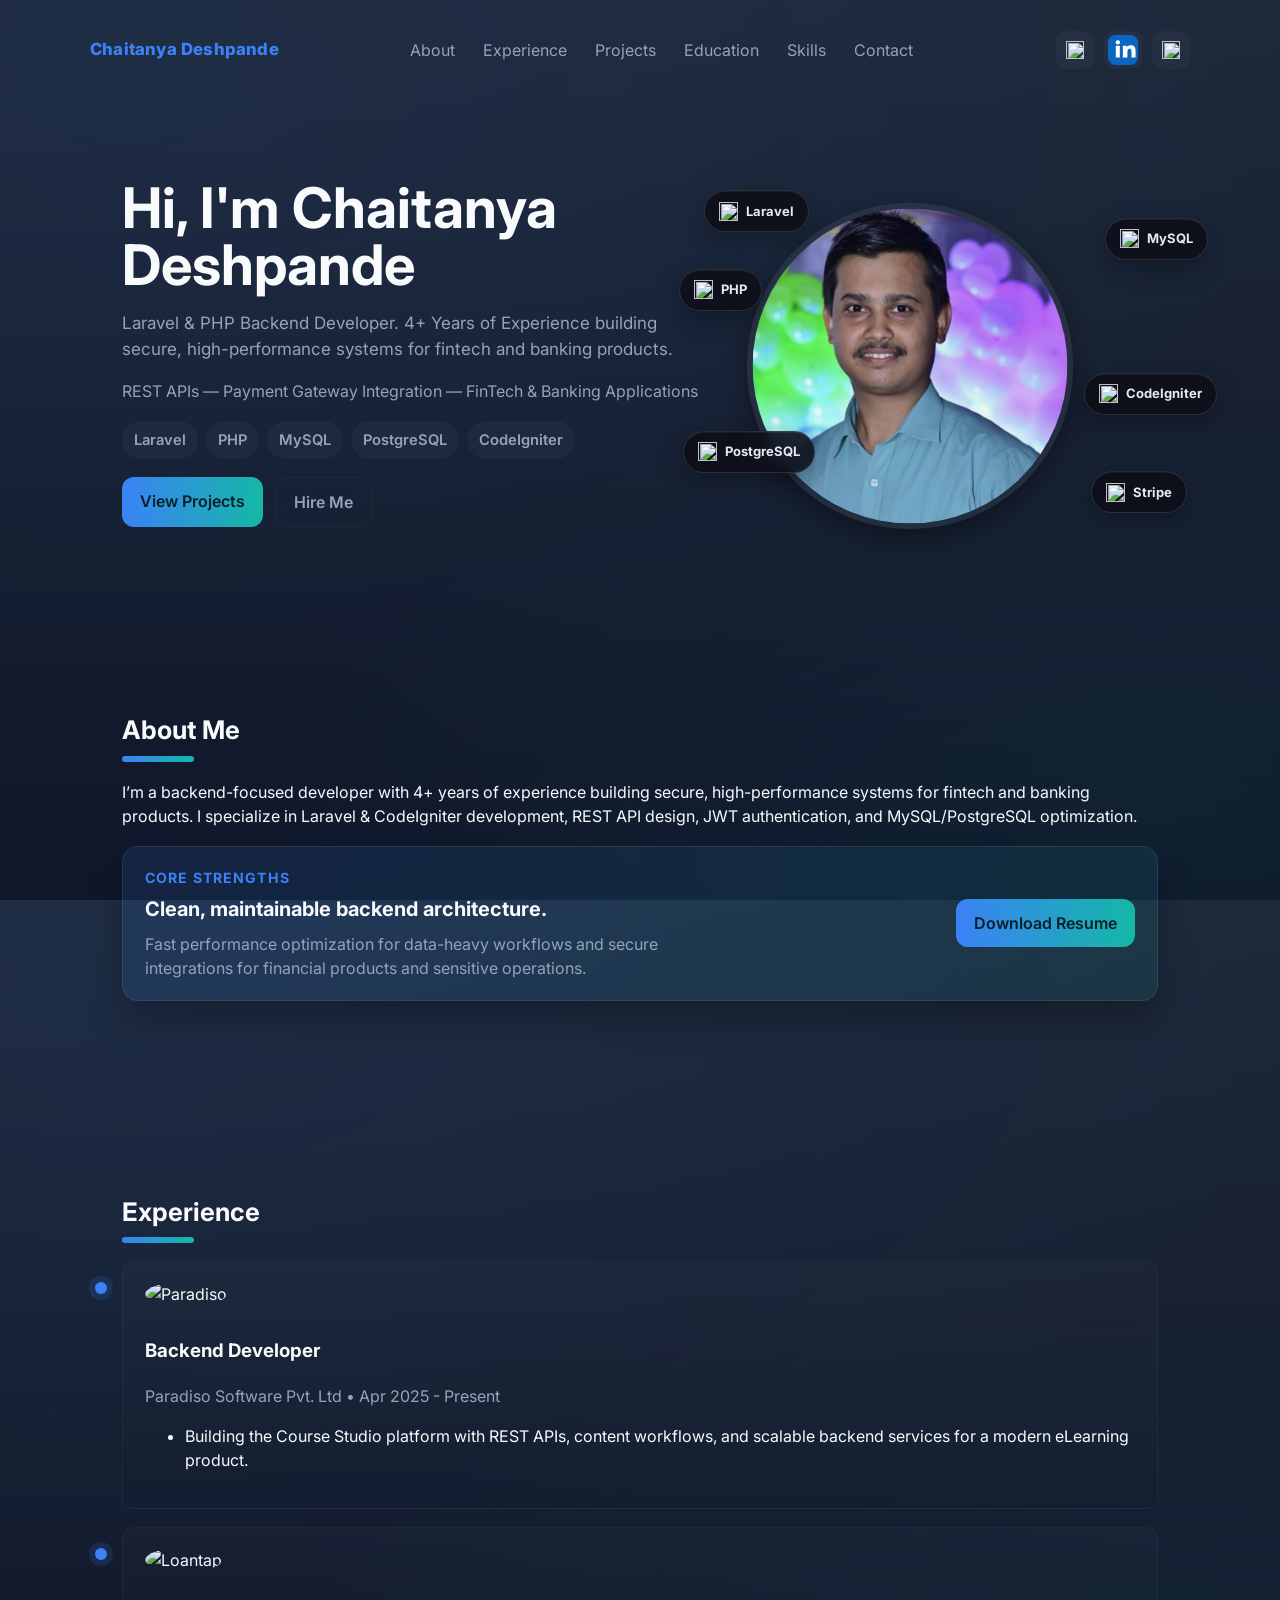
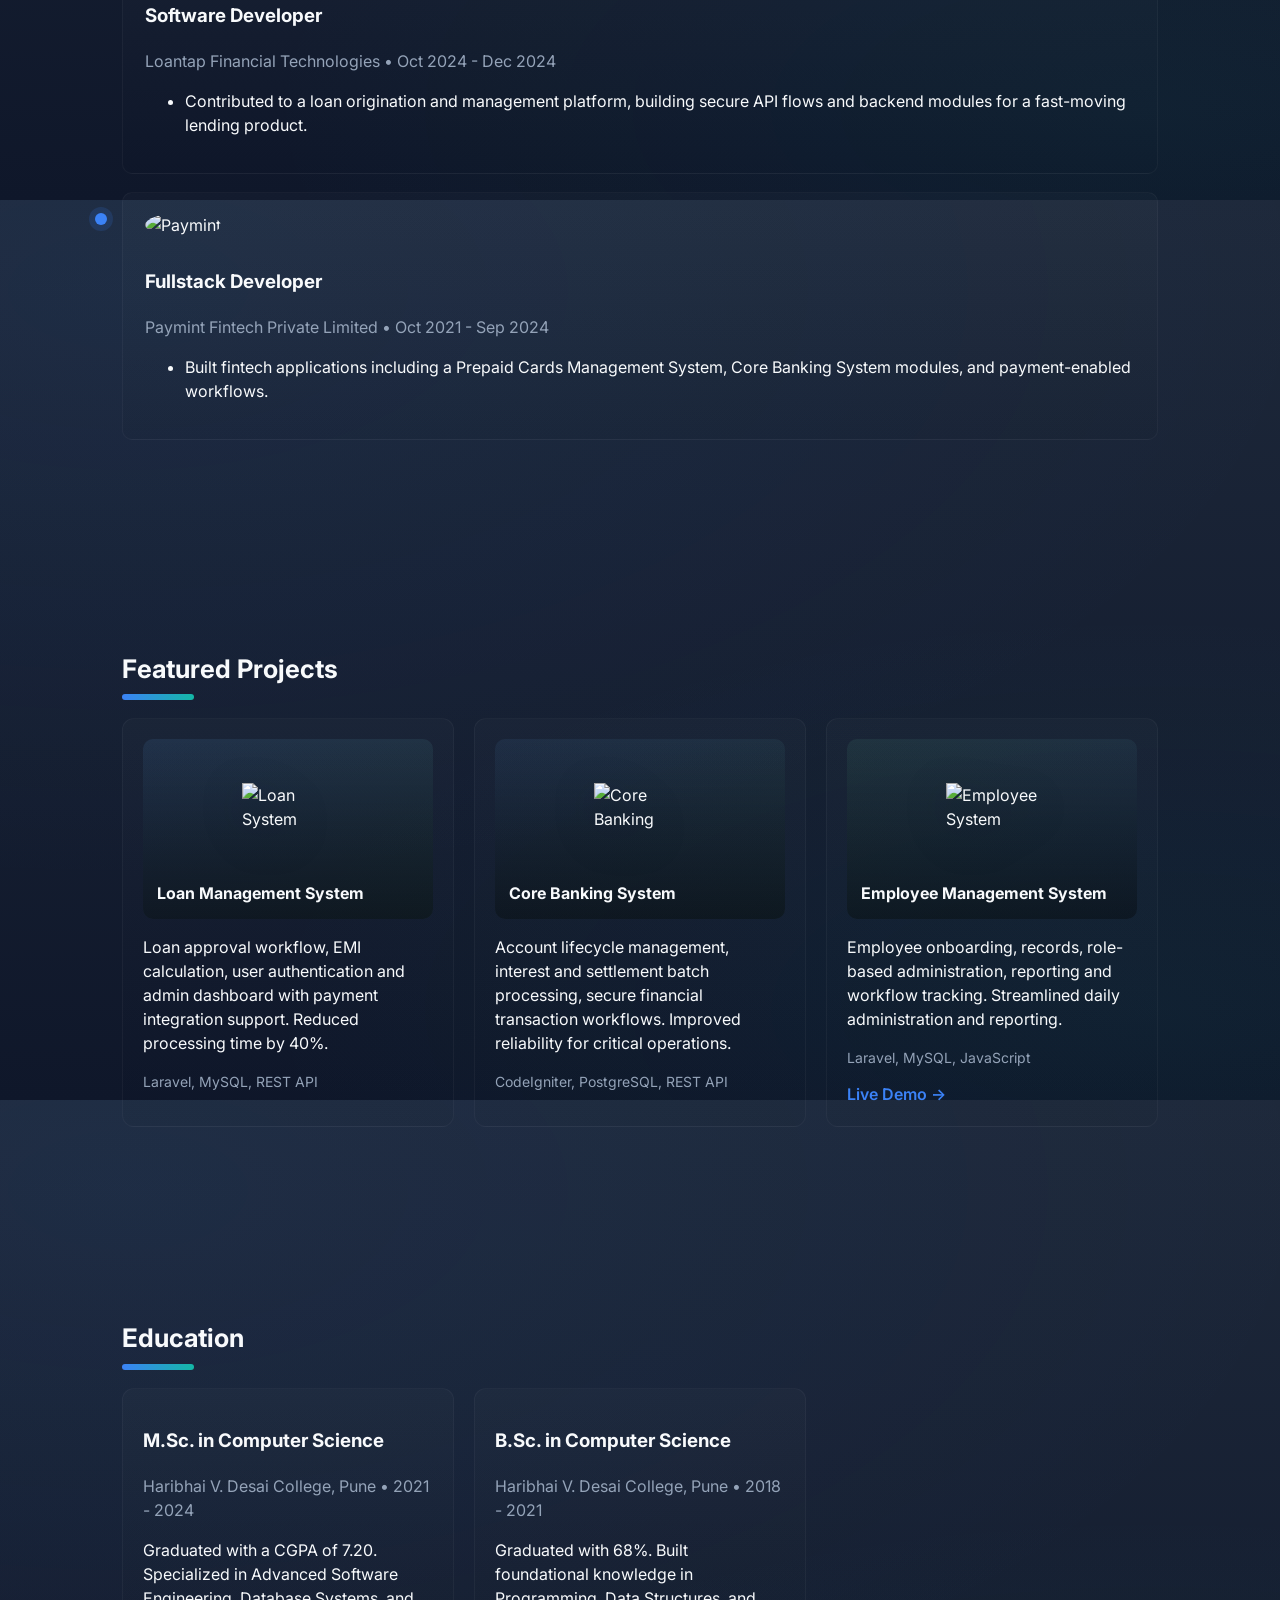
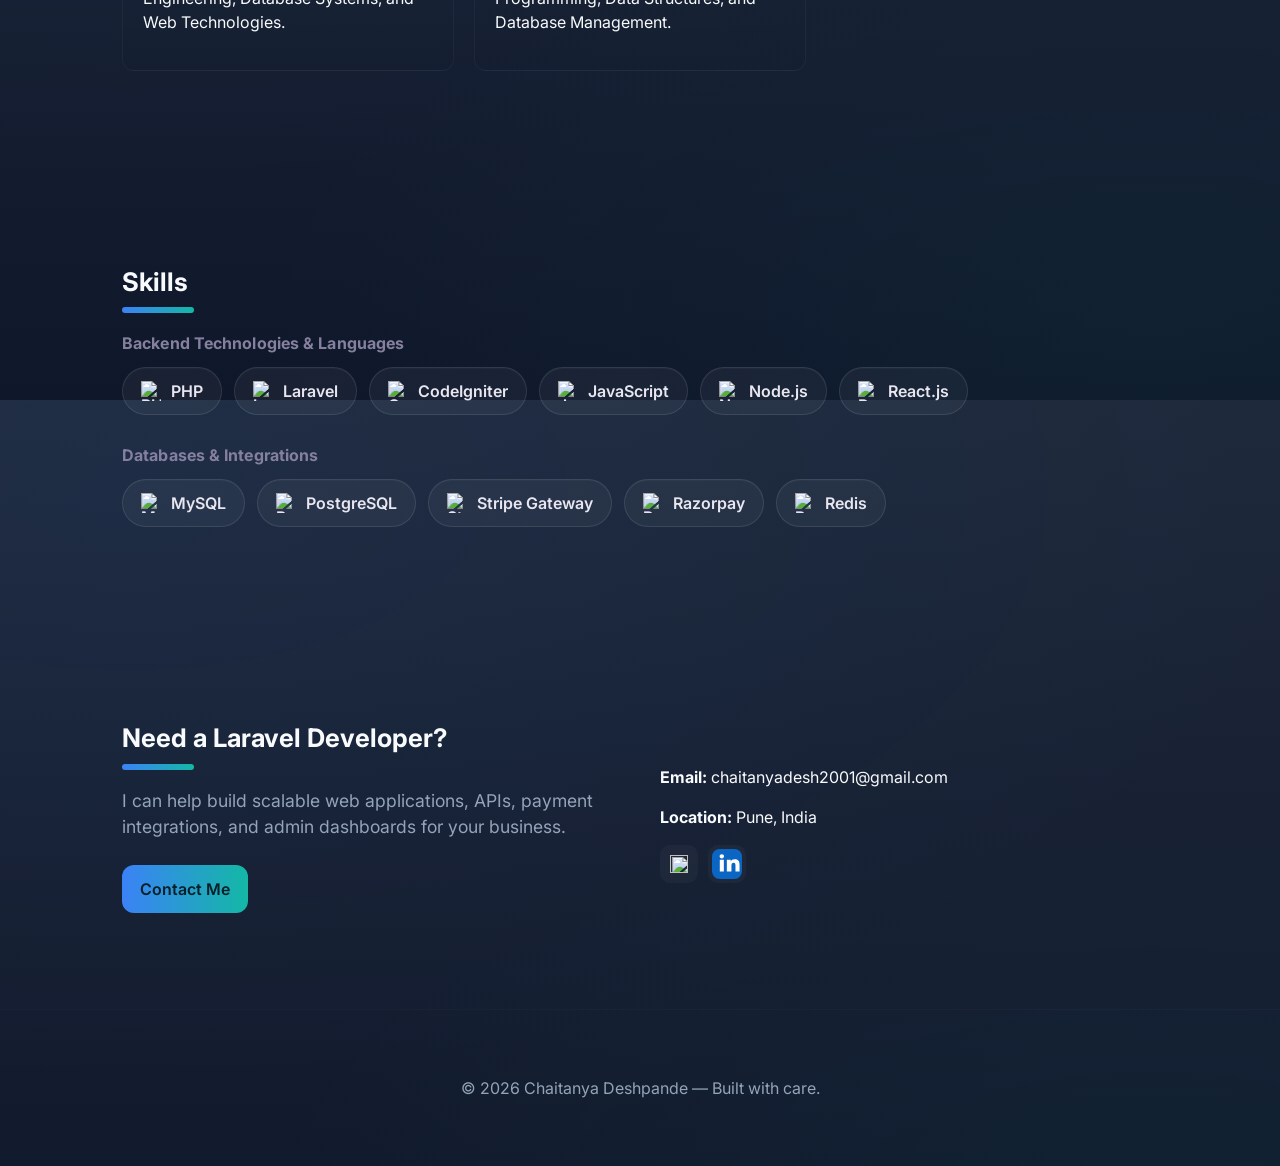
==== commit a8a0a700: "Update skills with Node.js and React.js" ====
--- a/index.html
+++ b/index.html
@@ -217,6 +217,10 @@
                   <img src="https://cdn.simpleicons.org/nodedotjs/339933" alt="Node.js">
                   <span>Node.js</span>
                 </div>
+                <div class="skill-pill">
+                  <img src="https://cdn.simpleicons.org/react/61DAFB" alt="React.js">
+                  <span>React.js</span>
+                </div>
               </div>
             </div>
 
--- a/styles.css
+++ b/styles.css
@@ -271,11 +271,11 @@
   .hero-grid{grid-template-columns:1fr}
   .grid{grid-template-columns:1fr}
   .menu-toggle{display:block}
-  .nav{position:fixed;right:16px;top:60px;background:#071026;padding:12px;border-radius:10px;flex-direction:column;display:none; z-index:100;}
+  .nav{position:fixed;right:16px;top:60px;background:var(--surface);padding:12px;border-radius:10px;flex-direction:column;display:none; z-index:100; box-shadow:var(--shadow);}
   .nav.show{display:flex}
   .hero-image{width:200px;height:200px;margin:0 auto}
   .container{padding:20px}
-  .hero-image-wrap{width:200px;height:200px;margin-left:0}
+  .hero-image-wrap{width:200px;height:200px;margin:0 auto}
   .hero-image-back{transform:translate(-12px,6px) scale(0.96)}
   .community-card{flex-direction:column;align-items:flex-start}
   .community-link{width:100%;text-align:center}
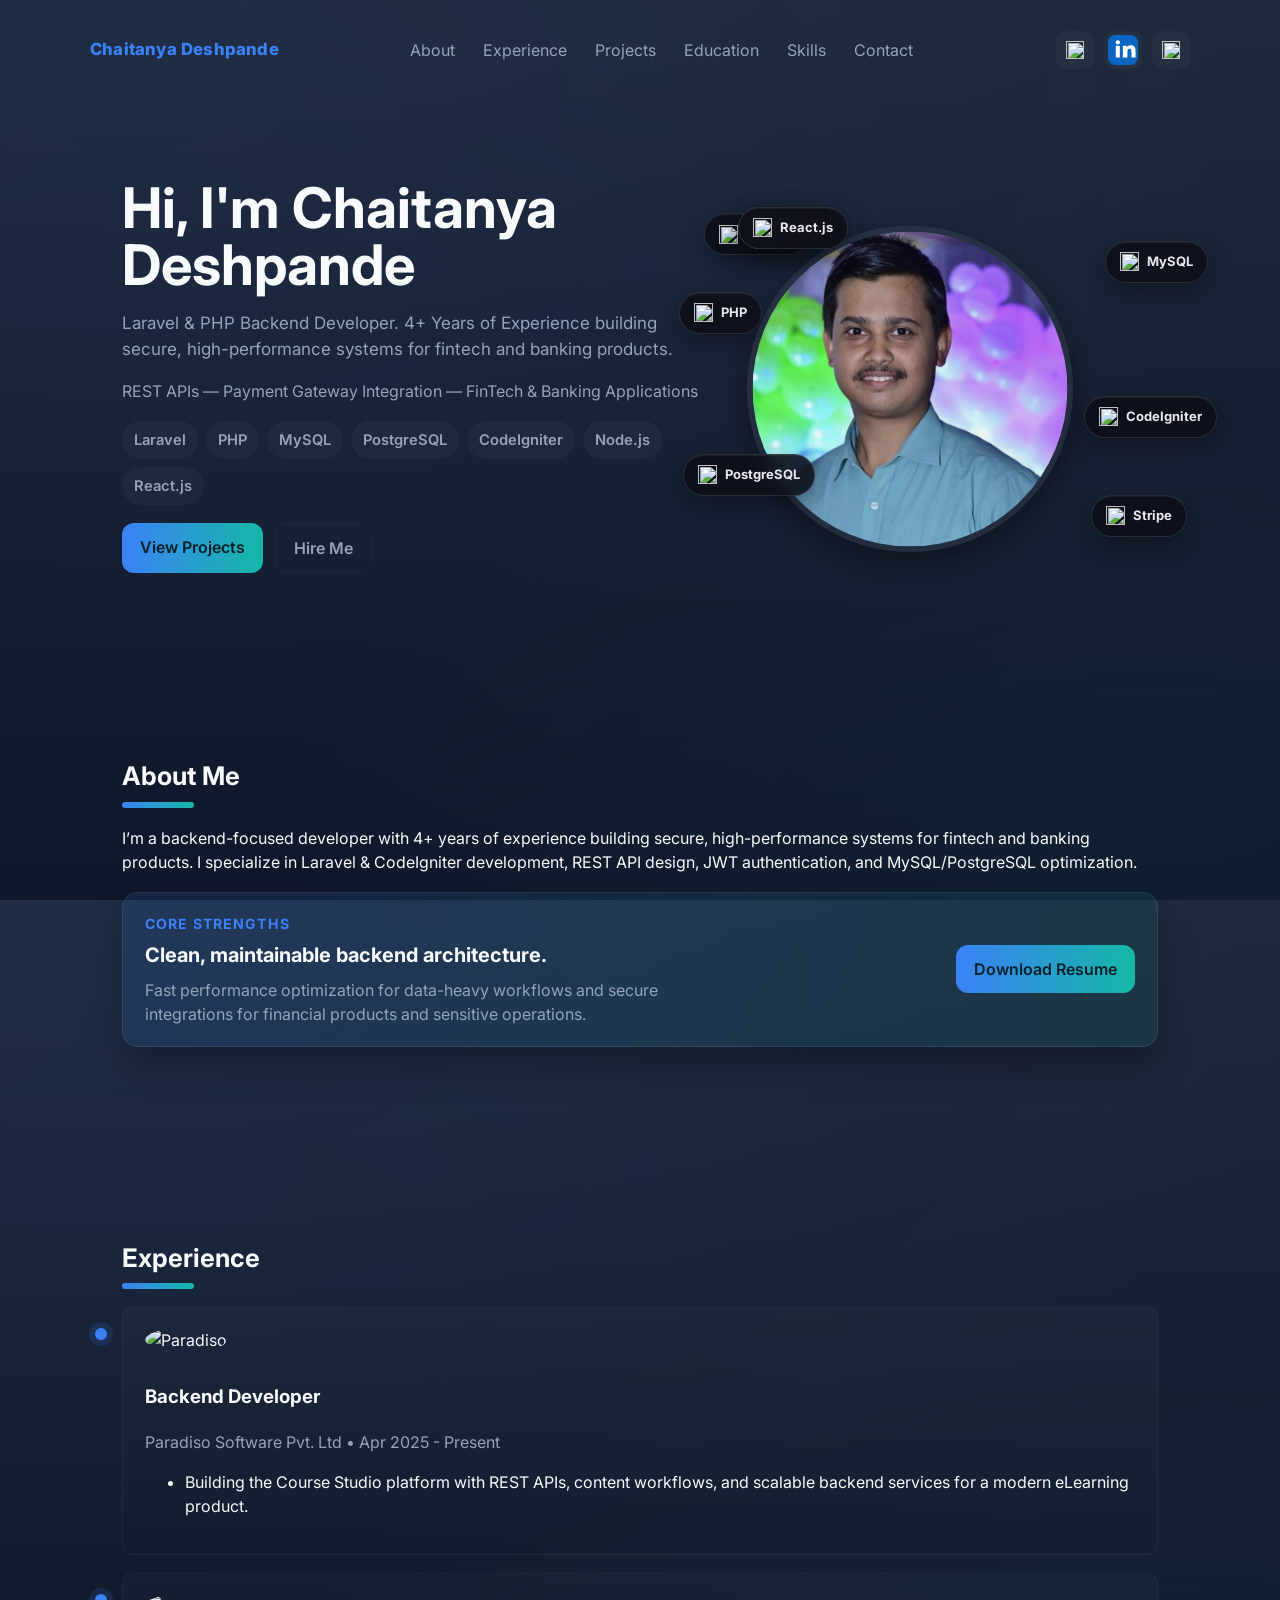
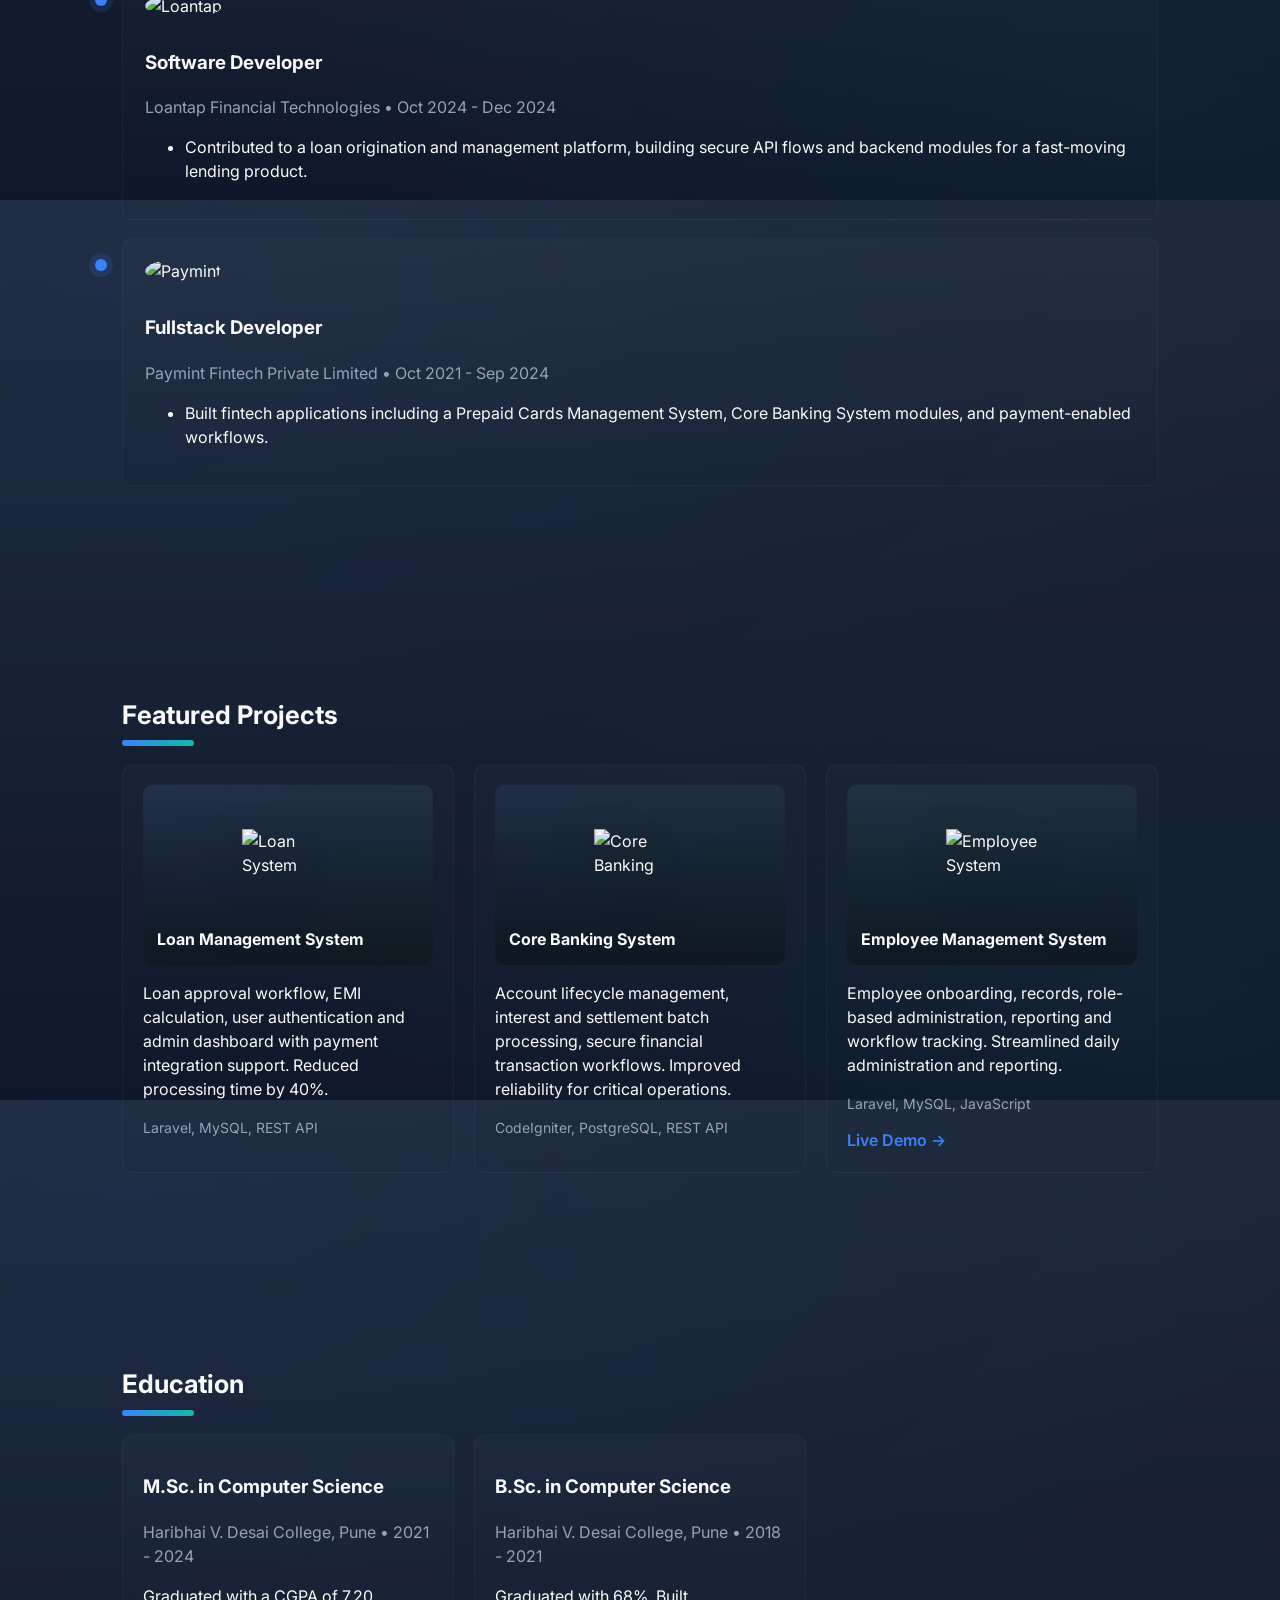
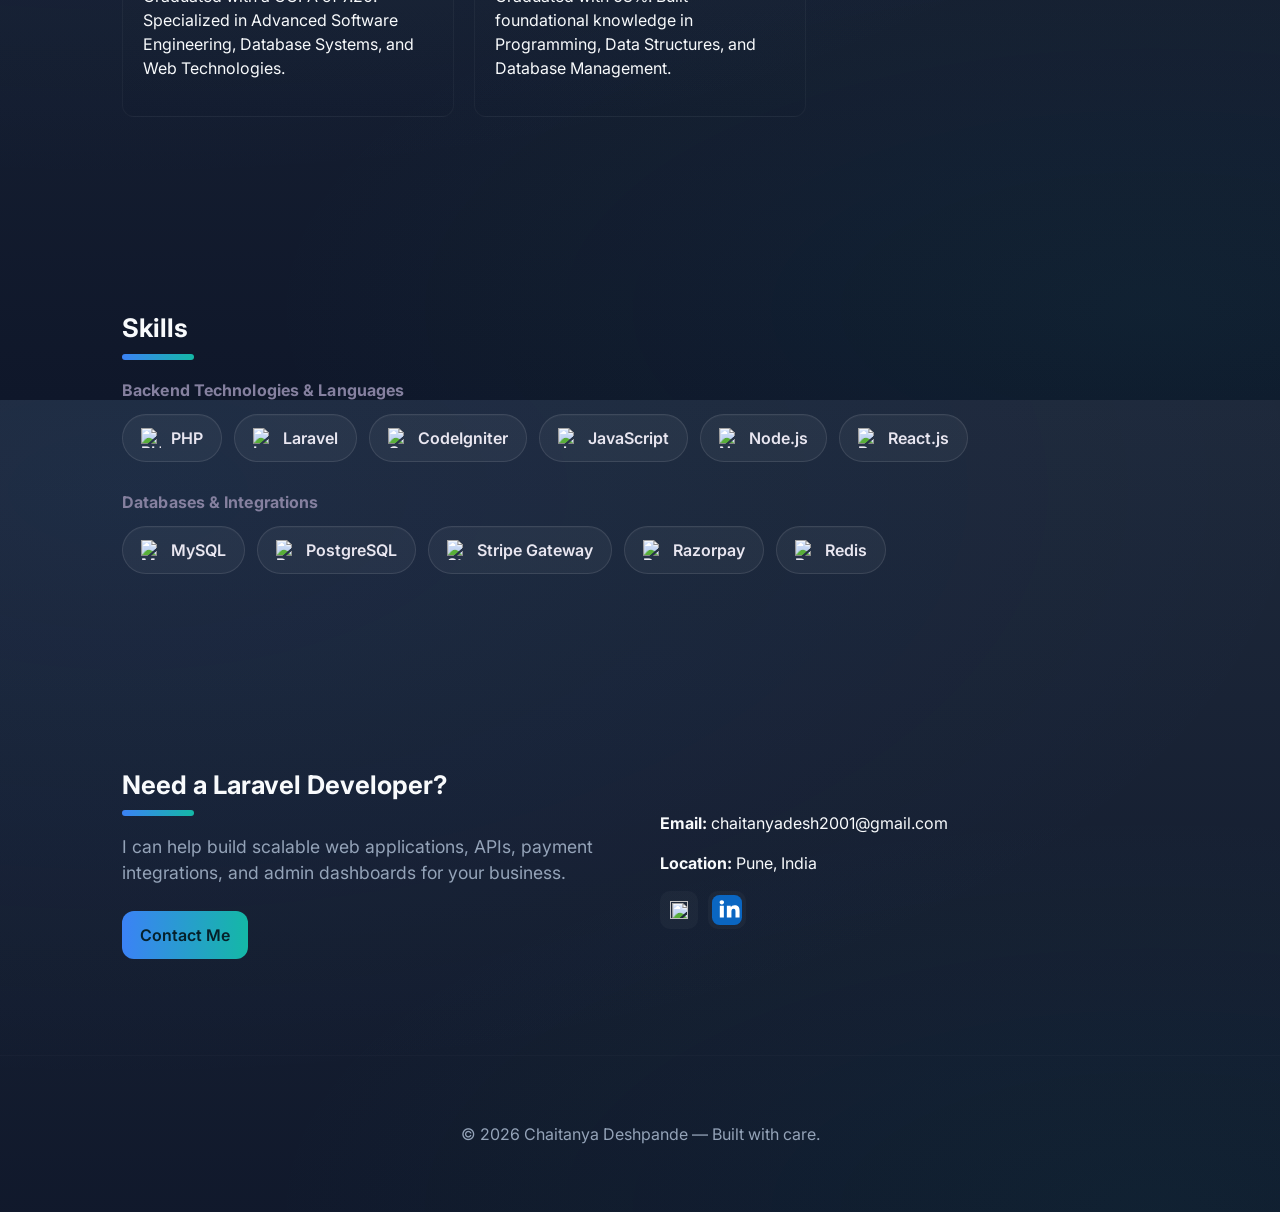
==== commit c6fe6ca1: "Add Node.js and React.js to hero section" ====
--- a/index.html
+++ b/index.html
@@ -57,6 +57,8 @@
                 <span class="badge">MySQL</span>
                 <span class="badge">PostgreSQL</span>
                 <span class="badge">CodeIgniter</span>
+                <span class="badge">Node.js</span>
+                <span class="badge">React.js</span>
               </div>
               <div class="hero-actions">
                 <a class="btn primary" href="#projects">View Projects</a>
@@ -75,6 +77,8 @@
               <span class="hero-tech"><img src="https://cdn.simpleicons.org/postgresql/4169E1" alt="">PostgreSQL</span>
               <span class="hero-tech"><img src="https://cdn.simpleicons.org/stripe/008CDD" alt="">Stripe</span>
               <span class="hero-tech"><img src="https://cdn.simpleicons.org/codeigniter/EF4223" alt="">CodeIgniter</span>
+              <span class="hero-tech"><img src="https://cdn.simpleicons.org/nodedotjs/339933" alt="">Node.js</span>
+              <span class="hero-tech"><img src="https://cdn.simpleicons.org/react/61DAFB" alt="">React.js</span>
             </div>
           </div>
         </div>
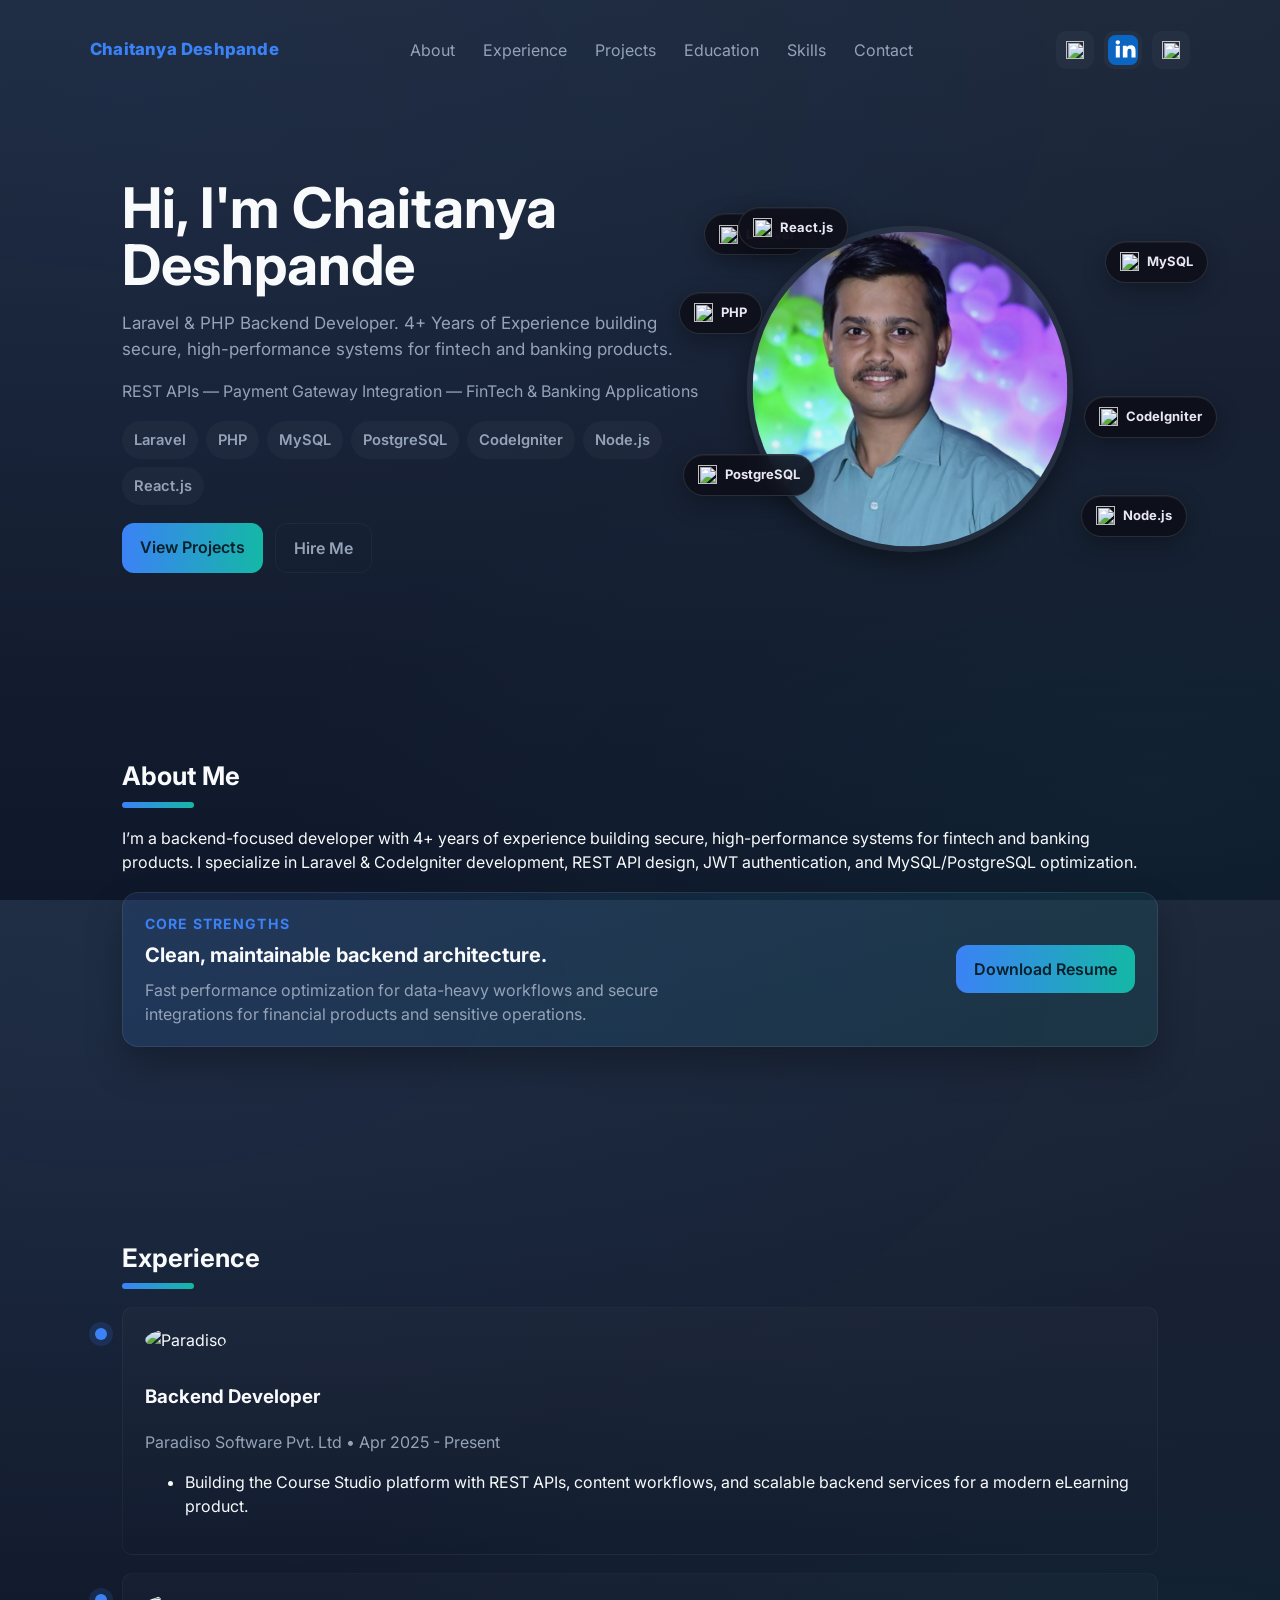
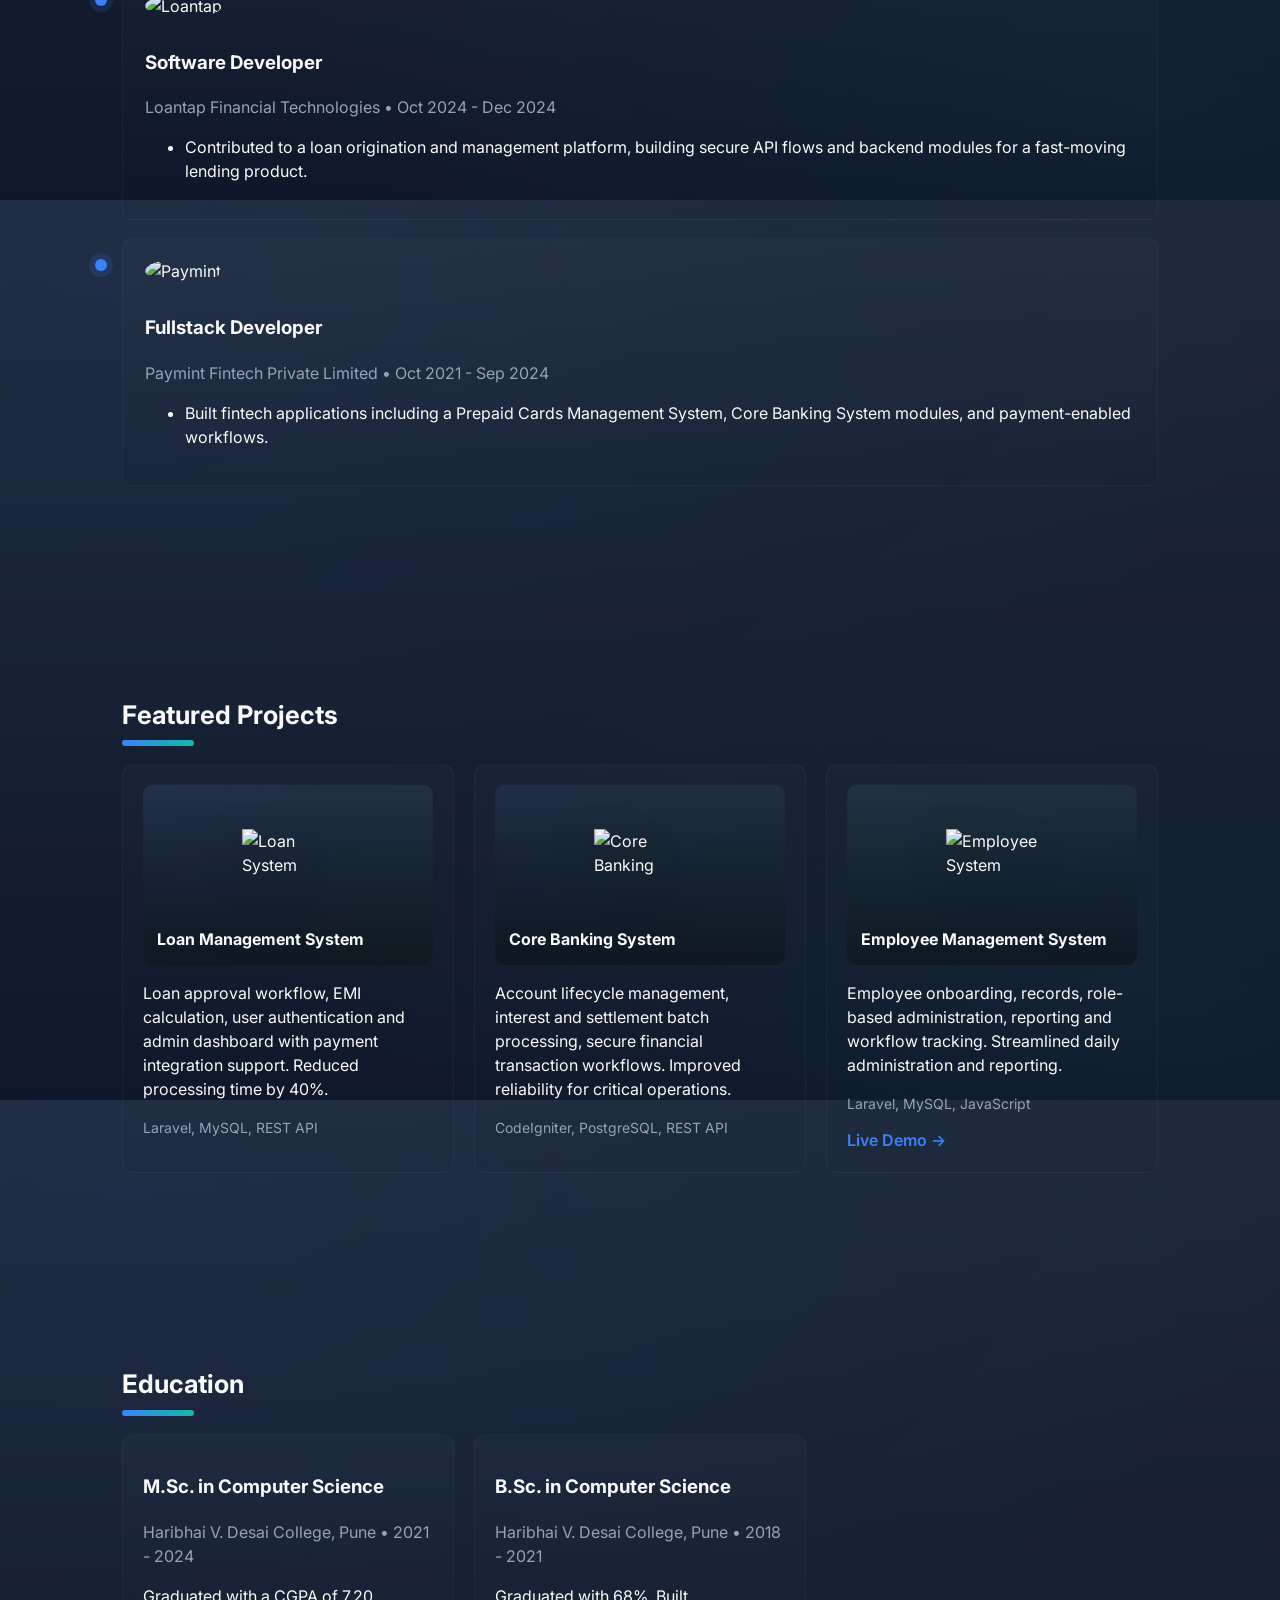
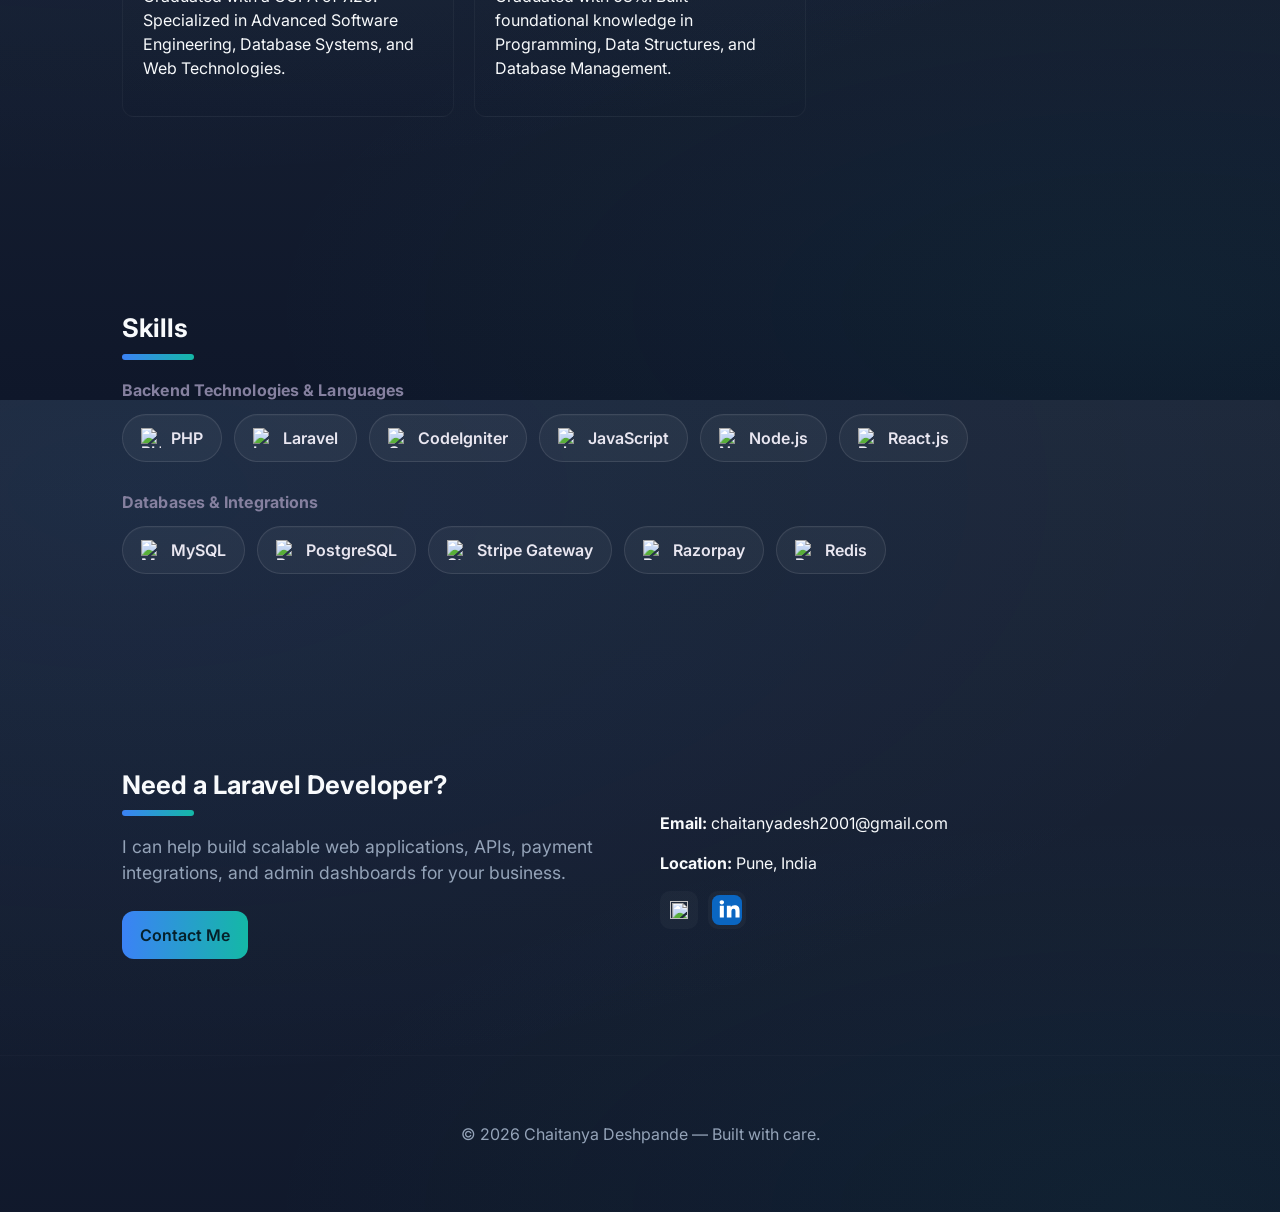
==== commit 915f00ff: "Remove Stripe from hero section" ====
--- a/index.html
+++ b/index.html
@@ -75,9 +75,8 @@
               <span class="hero-tech"><img src="https://cdn.simpleicons.org/php/777BB4" alt="">PHP</span>
               <span class="hero-tech"><img src="https://cdn.simpleicons.org/mysql/4479A1" alt="">MySQL</span>
               <span class="hero-tech"><img src="https://cdn.simpleicons.org/postgresql/4169E1" alt="">PostgreSQL</span>
-              <span class="hero-tech"><img src="https://cdn.simpleicons.org/stripe/008CDD" alt="">Stripe</span>
+              <span class="hero-tech"><img src="https://cdn.simpleicons.org/nodedotjs/339933" alt="">Node.js</span>
               <span class="hero-tech"><img src="https://cdn.simpleicons.org/codeigniter/EF4223" alt="">CodeIgniter</span>
-              <span class="hero-tech"><img src="https://cdn.simpleicons.org/nodedotjs/339933" alt="">Node.js</span>
               <span class="hero-tech"><img src="https://cdn.simpleicons.org/react/61DAFB" alt="">React.js</span>
             </div>
           </div>
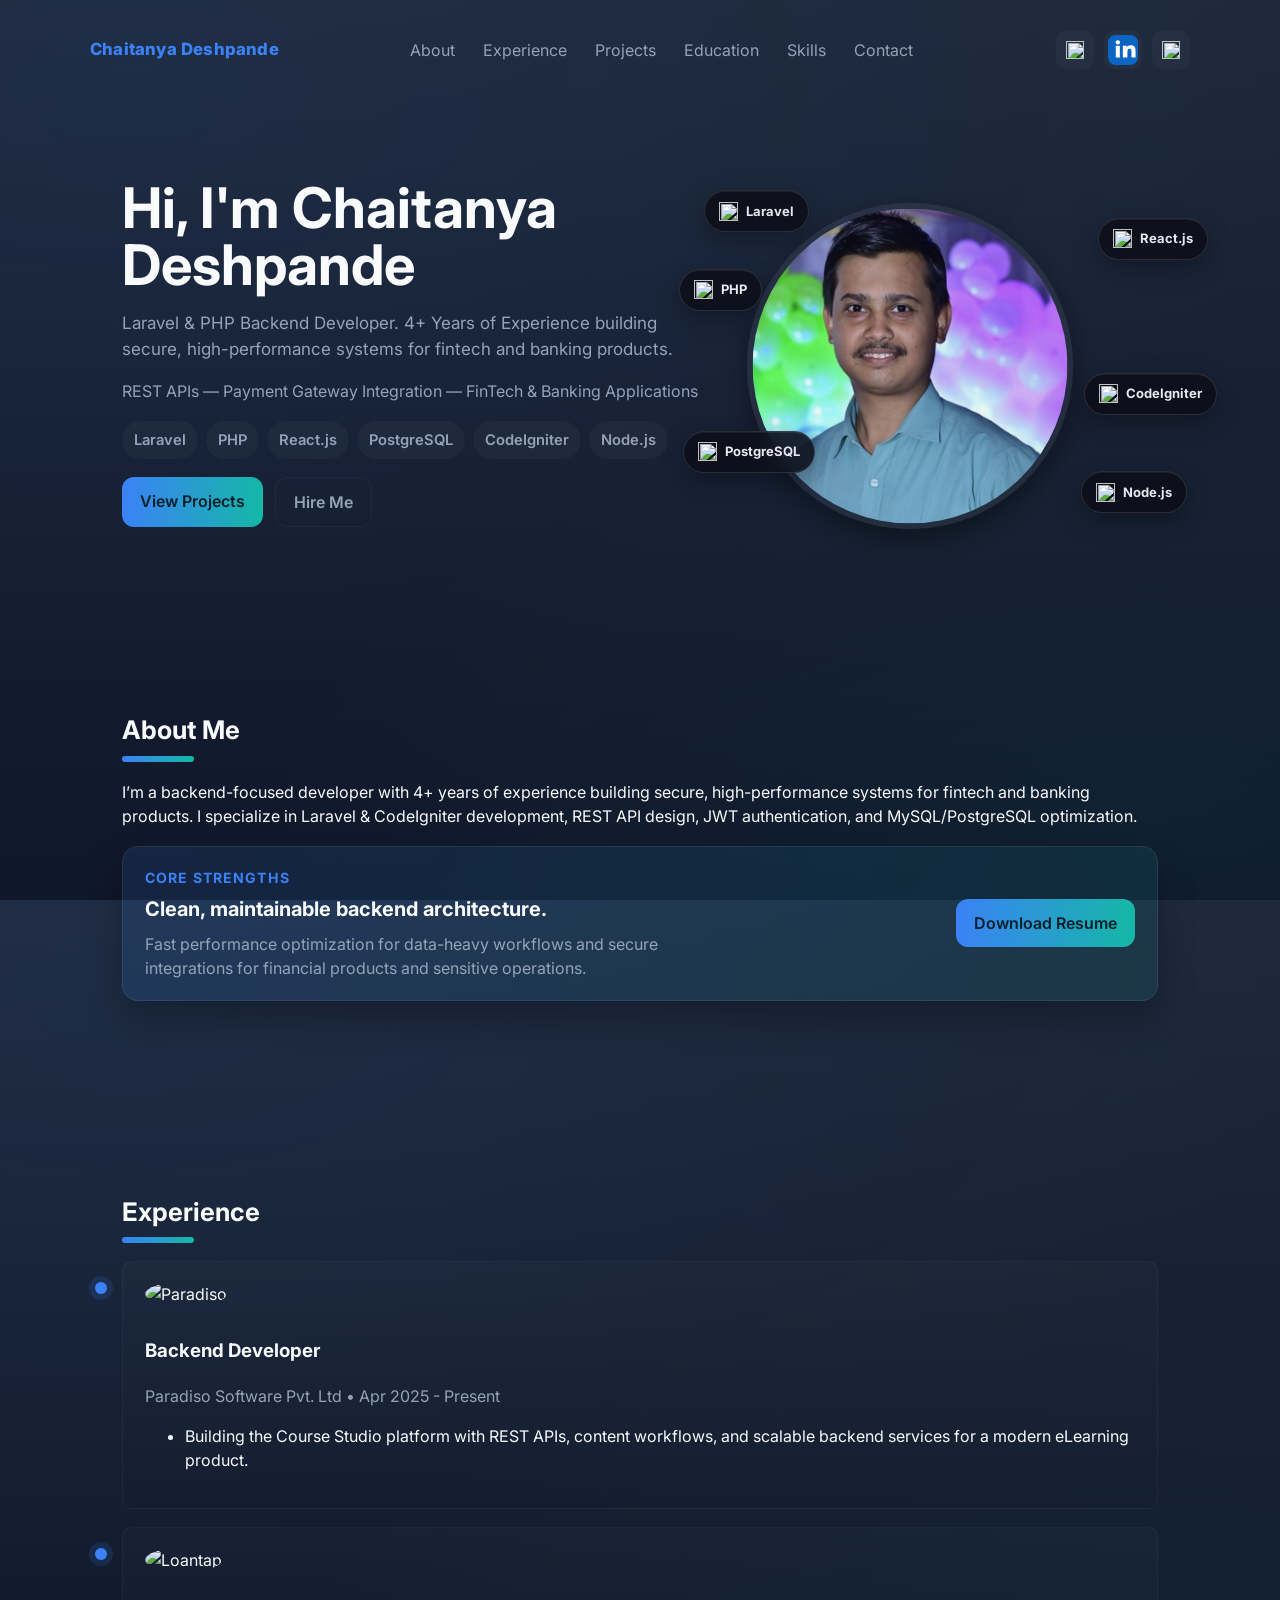
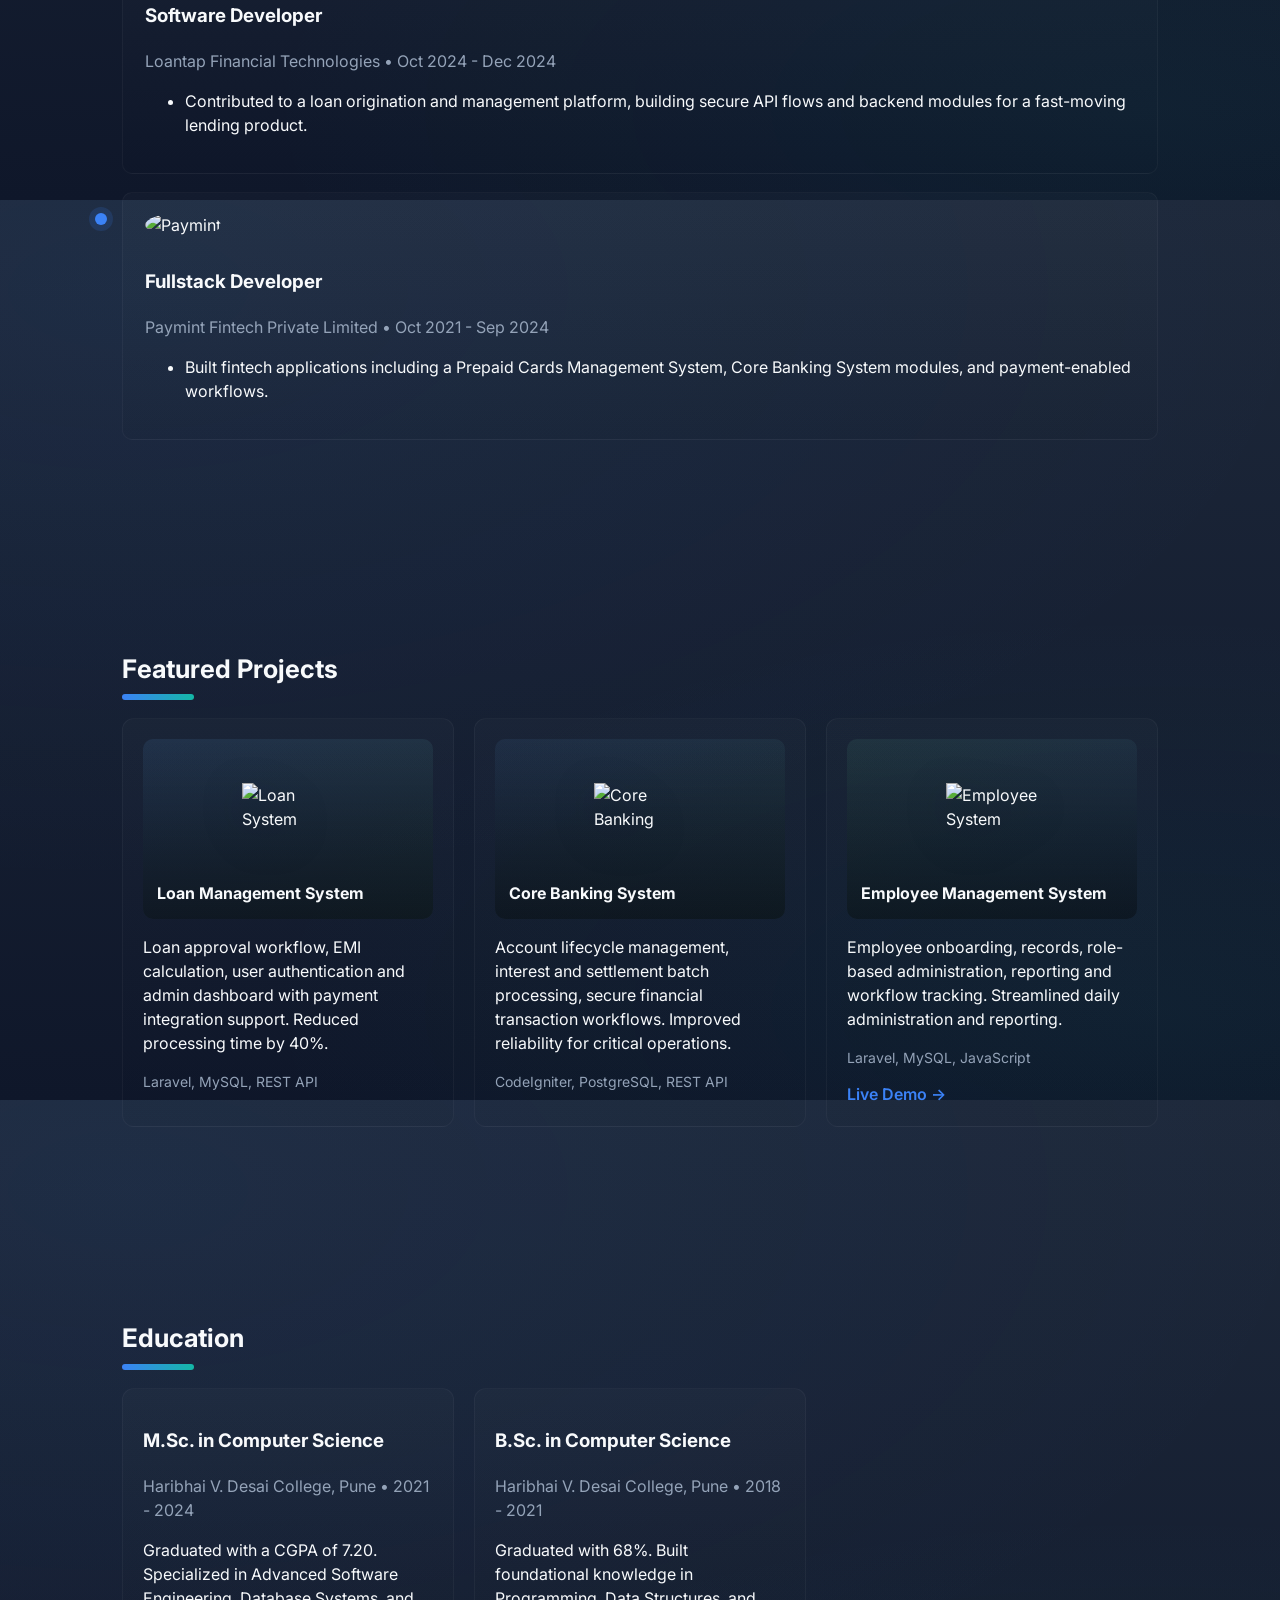
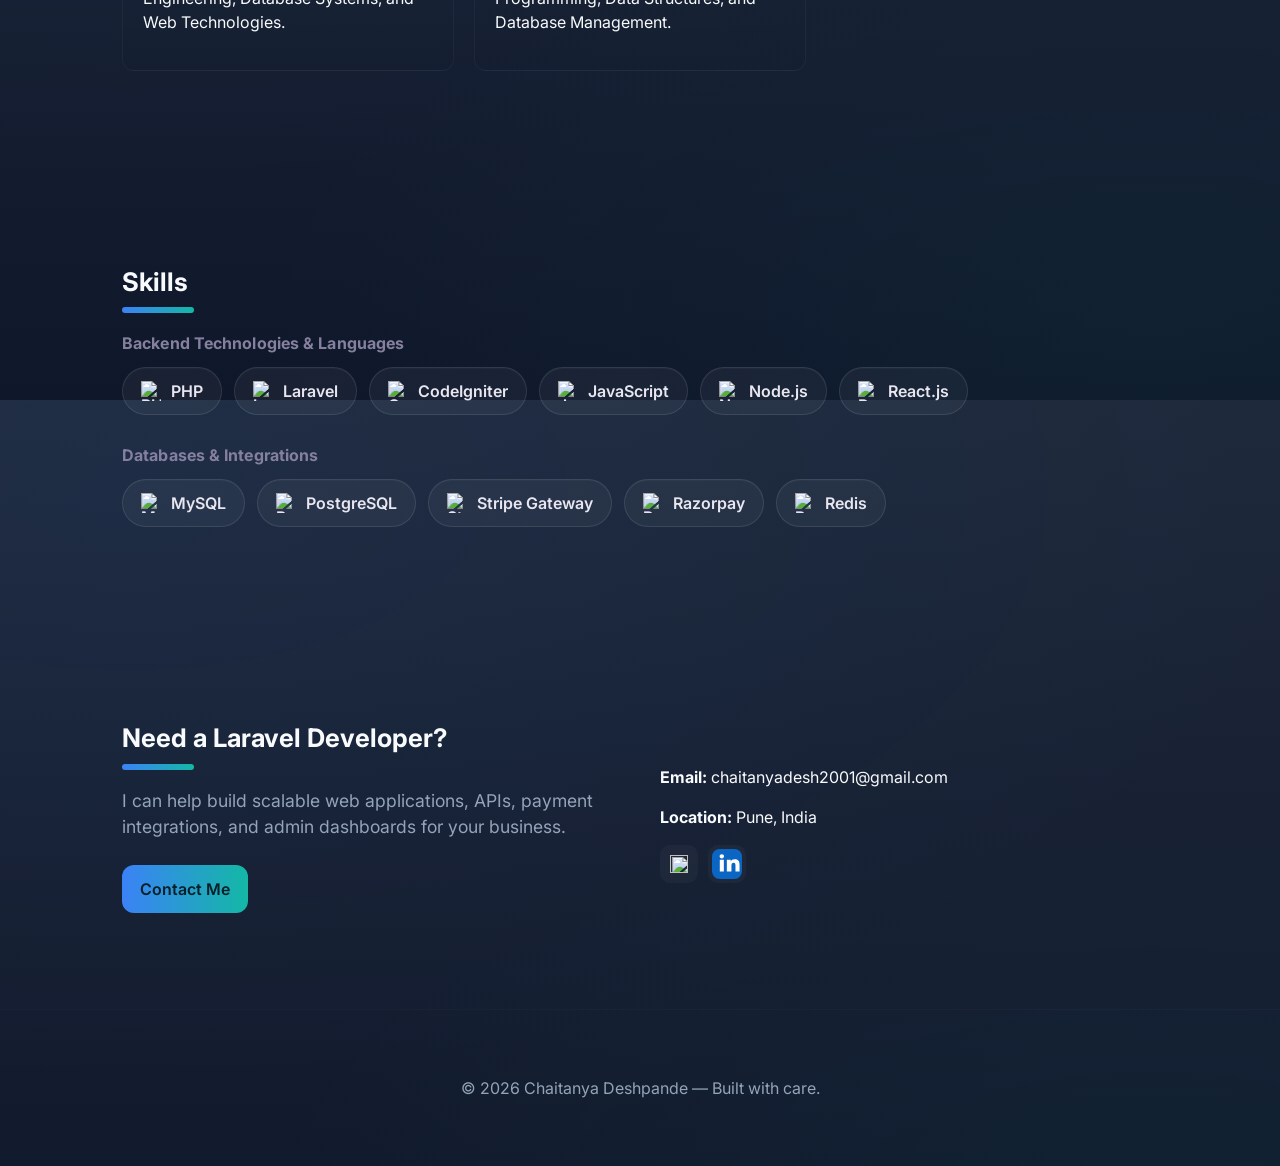
==== commit cd5d3643: "Remove MySQL and move React.js in hero section" ====
--- a/index.html
+++ b/index.html
@@ -54,11 +54,10 @@
               <div class="hero-badges">
                 <span class="badge">Laravel</span>
                 <span class="badge">PHP</span>
-                <span class="badge">MySQL</span>
+                <span class="badge">React.js</span>
                 <span class="badge">PostgreSQL</span>
                 <span class="badge">CodeIgniter</span>
                 <span class="badge">Node.js</span>
-                <span class="badge">React.js</span>
               </div>
               <div class="hero-actions">
                 <a class="btn primary" href="#projects">View Projects</a>
@@ -73,11 +72,10 @@
             <div class="hero-tech-orbit" aria-label="Technologies">
               <span class="hero-tech"><img src="https://cdn.simpleicons.org/laravel/FF2D20" alt="">Laravel</span>
               <span class="hero-tech"><img src="https://cdn.simpleicons.org/php/777BB4" alt="">PHP</span>
-              <span class="hero-tech"><img src="https://cdn.simpleicons.org/mysql/4479A1" alt="">MySQL</span>
+              <span class="hero-tech"><img src="https://cdn.simpleicons.org/react/61DAFB" alt="">React.js</span>
               <span class="hero-tech"><img src="https://cdn.simpleicons.org/postgresql/4169E1" alt="">PostgreSQL</span>
               <span class="hero-tech"><img src="https://cdn.simpleicons.org/nodedotjs/339933" alt="">Node.js</span>
               <span class="hero-tech"><img src="https://cdn.simpleicons.org/codeigniter/EF4223" alt="">CodeIgniter</span>
-              <span class="hero-tech"><img src="https://cdn.simpleicons.org/react/61DAFB" alt="">React.js</span>
             </div>
           </div>
         </div>
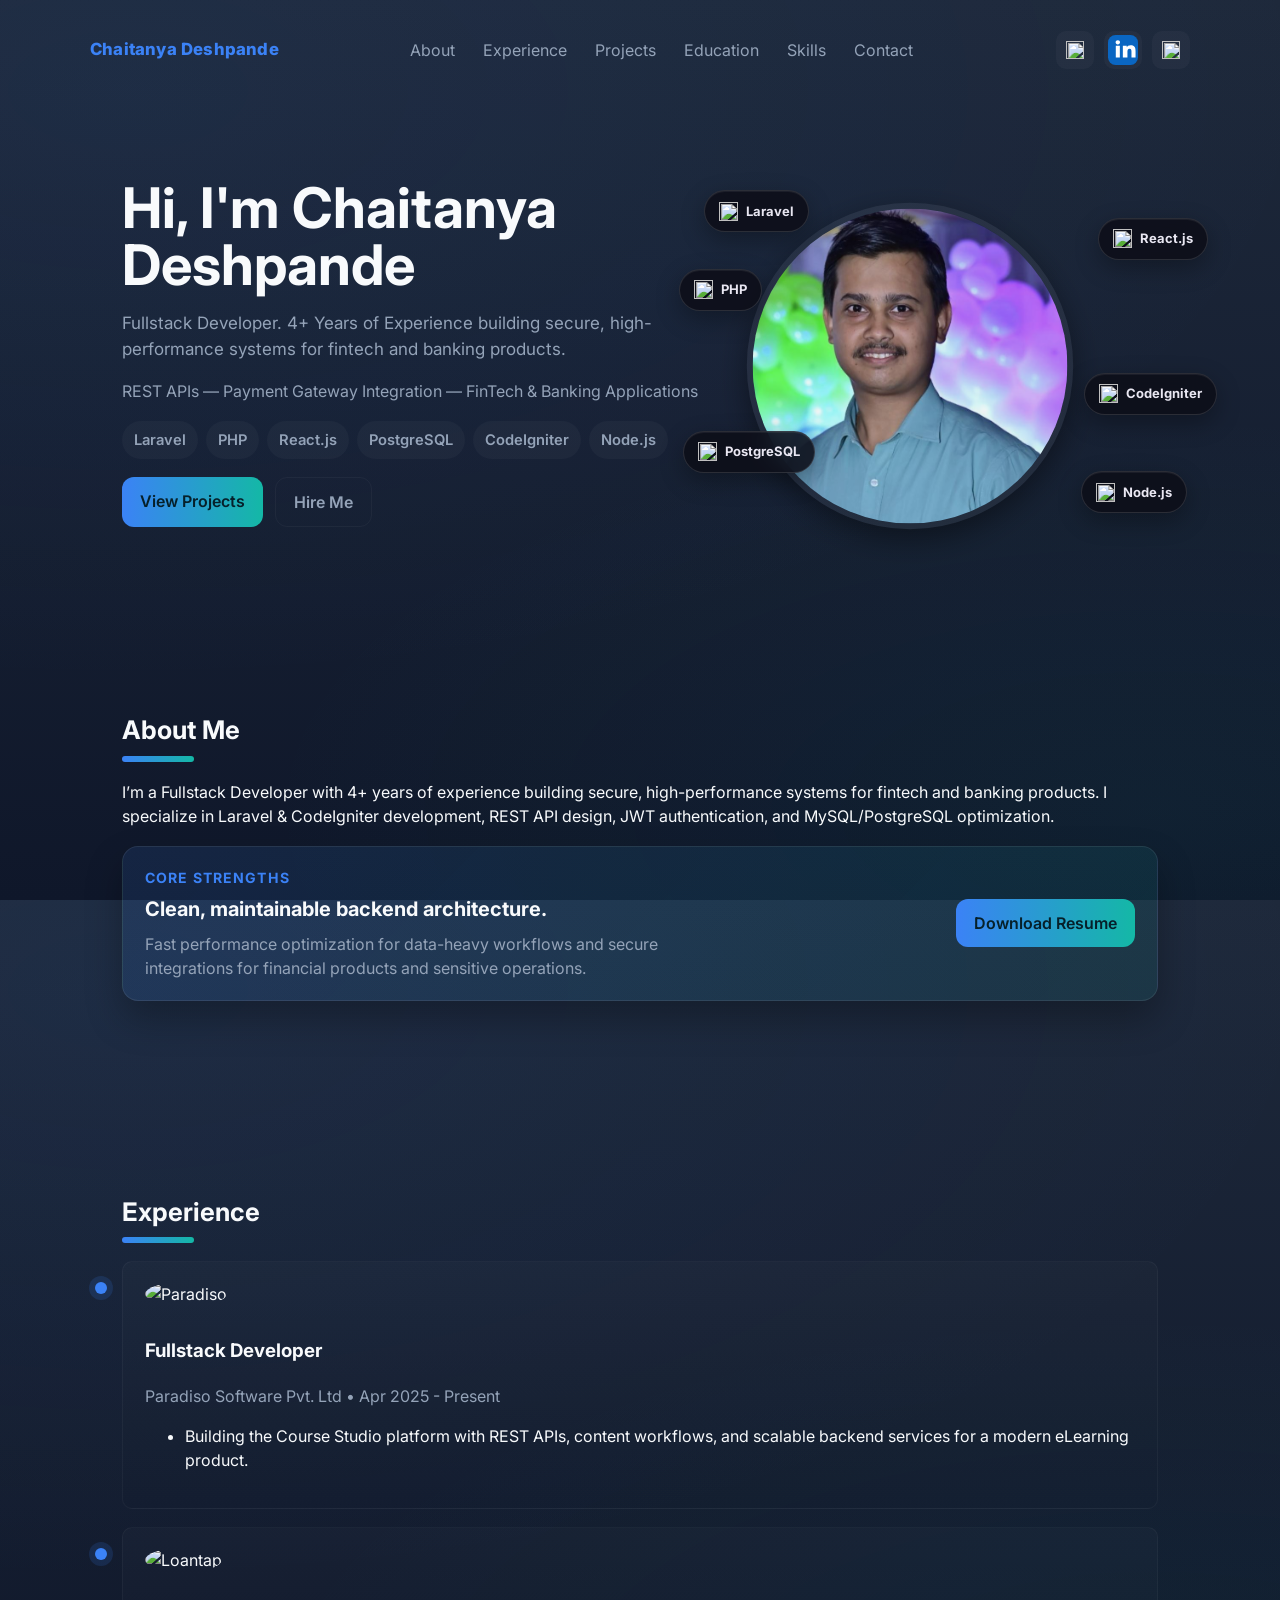
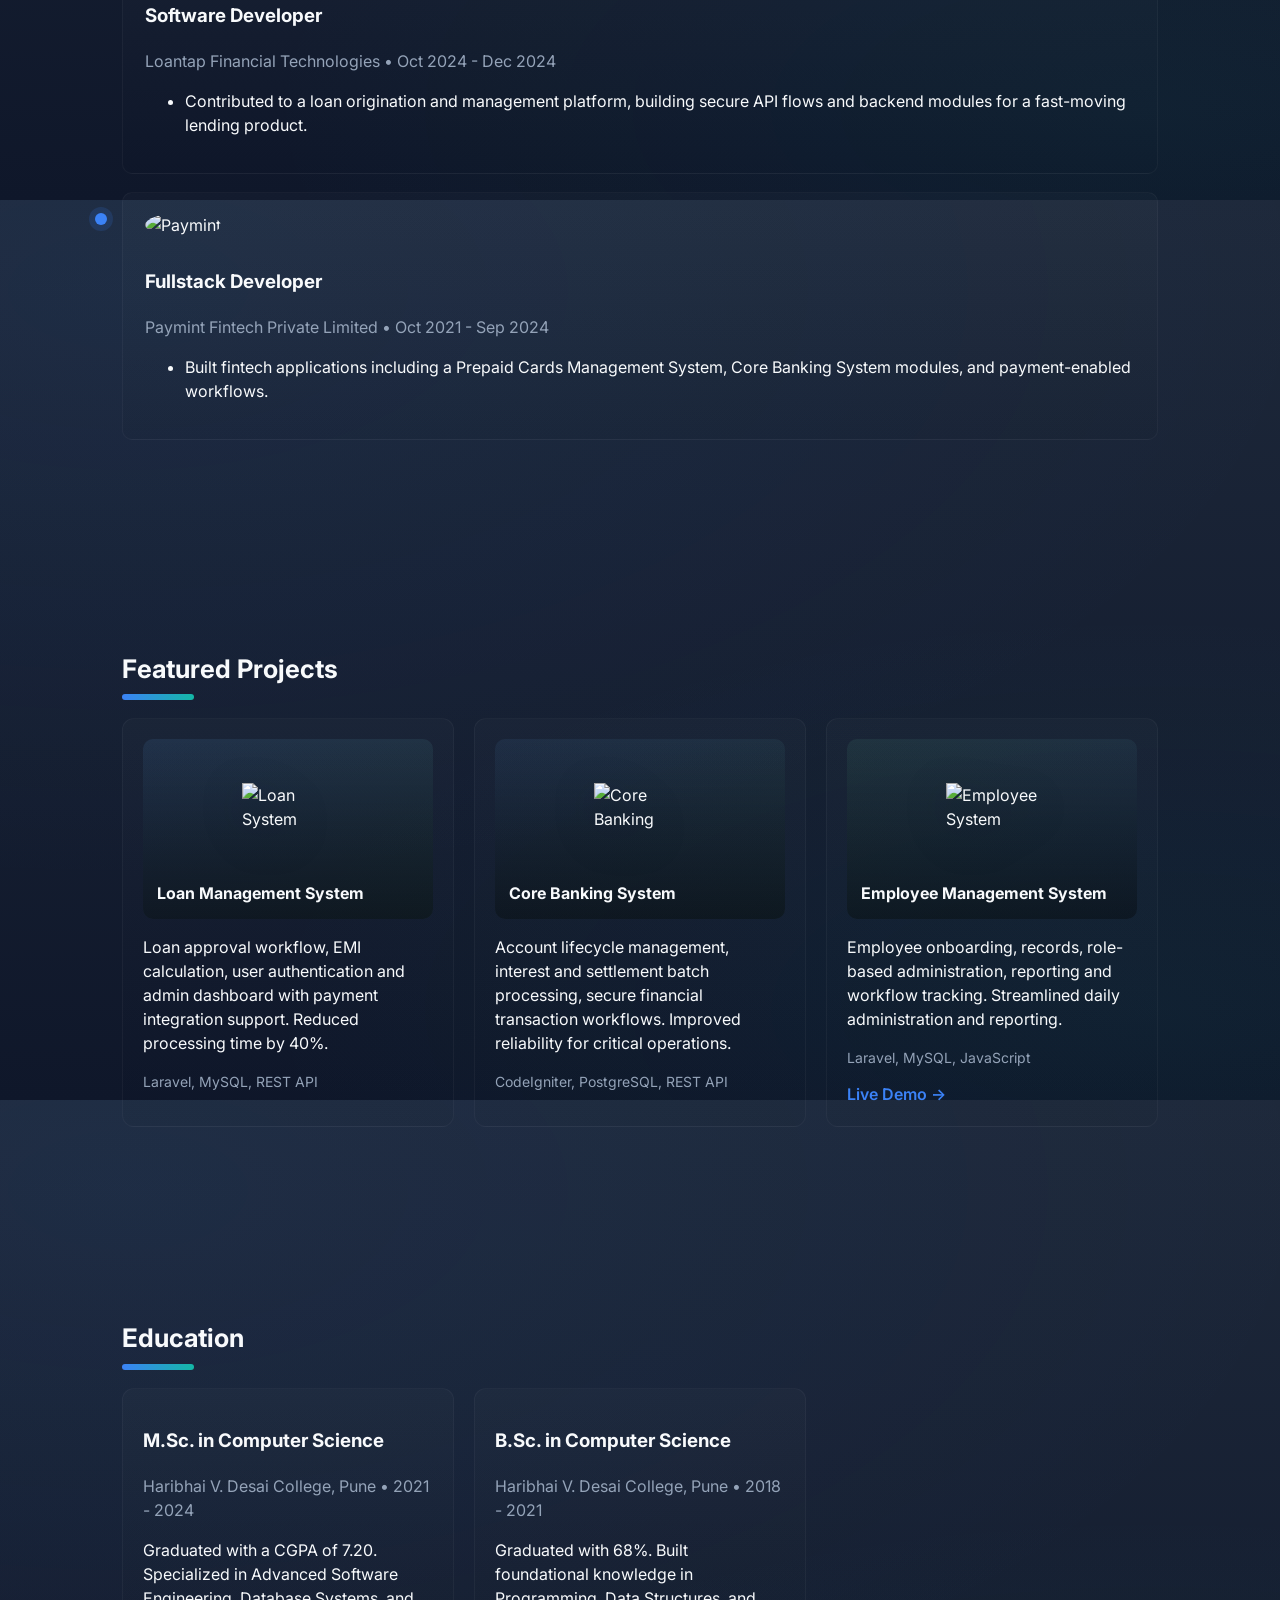
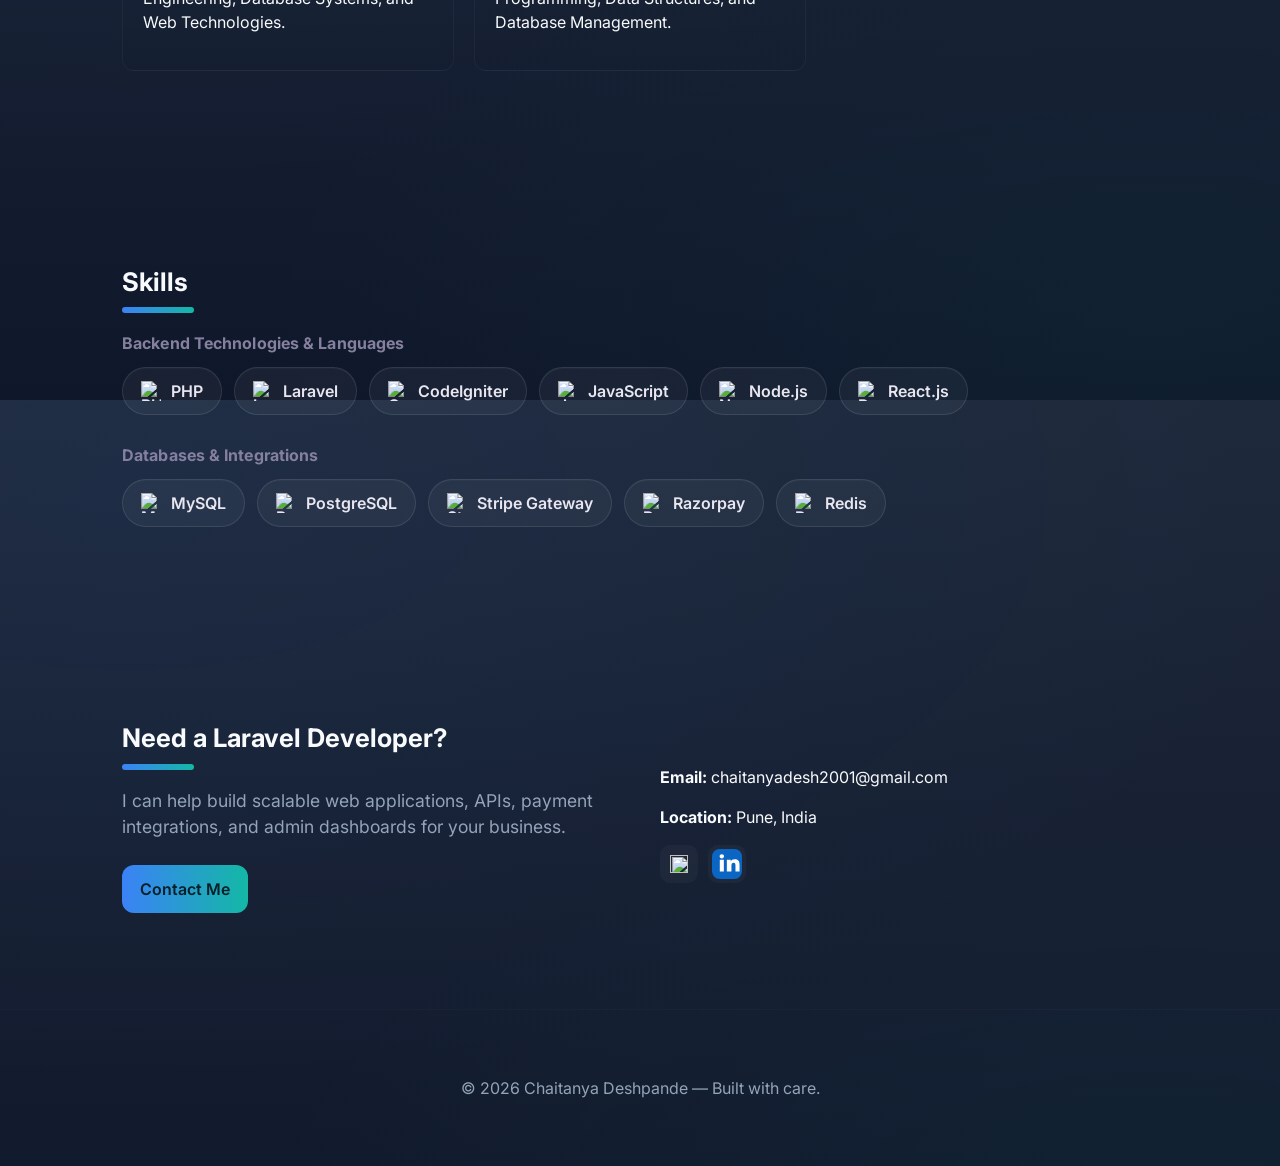
==== commit 5031e1e5: "Change designation to Fullstack Developer" ====
--- a/index.html
+++ b/index.html
@@ -3,9 +3,9 @@
   <head>
     <meta charset="utf-8" />
     <meta name="viewport" content="width=device-width,initial-scale=1" />
-    <title>Chaitanya Deshpande | Laravel & PHP Backend Developer</title>
+    <title>Chaitanya Deshpande | Fullstack Developer</title>
     <link rel="icon" type="image/png" href="favicon.png">
-    <meta name="description" content="Chaitanya Deshpande — Backend Developer. Portfolio showcasing projects, skills and contact." />
+    <meta name="description" content="Chaitanya Deshpande — Fullstack Developer. Portfolio showcasing projects, skills and contact." />
     <link rel="preconnect" href="https://fonts.googleapis.com">
     <link rel="preconnect" href="https://fonts.gstatic.com" crossorigin>
     <link href="https://fonts.googleapis.com/css2?family=Inter:wght@300;400;600;800&display=swap" rel="stylesheet">
@@ -49,7 +49,7 @@
         <div class="container hero-grid">
           <div class="hero-content">
             <h1>Hi, I'm Chaitanya Deshpande</h1>
-            <p class="lead">Laravel & PHP Backend Developer. 4+ Years of Experience building secure, high-performance systems for fintech and banking products.</p>
+            <p class="lead">Fullstack Developer. 4+ Years of Experience building secure, high-performance systems for fintech and banking products.</p>
               <p class="hero-sub">REST APIs — Payment Gateway Integration — FinTech & Banking Applications</p>
               <div class="hero-badges">
                 <span class="badge">Laravel</span>
@@ -84,7 +84,7 @@
       <section id="about" class="section">
         <div class="container">
           <h2>About Me</h2>
-          <p>I’m a backend-focused developer with 4+ years of experience building secure, high-performance systems for fintech and banking products. I specialize in Laravel & CodeIgniter development, REST API design, JWT authentication, and MySQL/PostgreSQL optimization.</p>
+          <p>I’m a Fullstack Developer with 4+ years of experience building secure, high-performance systems for fintech and banking products. I specialize in Laravel & CodeIgniter development, REST API design, JWT authentication, and MySQL/PostgreSQL optimization.</p>
           <div class="community-card">
             <div>
               <p class="community-kicker">Core Strengths</p>
@@ -104,7 +104,7 @@
               <div class="experience-card-logo">
                 <img src="https://ui-avatars.com/api/?name=Paradiso+Software&background=0D8ABC&color=fff&bold=true" alt="Paradiso">
               </div>
-              <h3>Backend Developer</h3>
+              <h3>Fullstack Developer</h3>
               <p class="muted">Paradiso Software Pvt. Ltd • Apr 2025 - Present</p>
               <ul>
                 <li>Building the Course Studio platform with REST APIs, content workflows, and scalable backend services for a modern eLearning product.</li>
